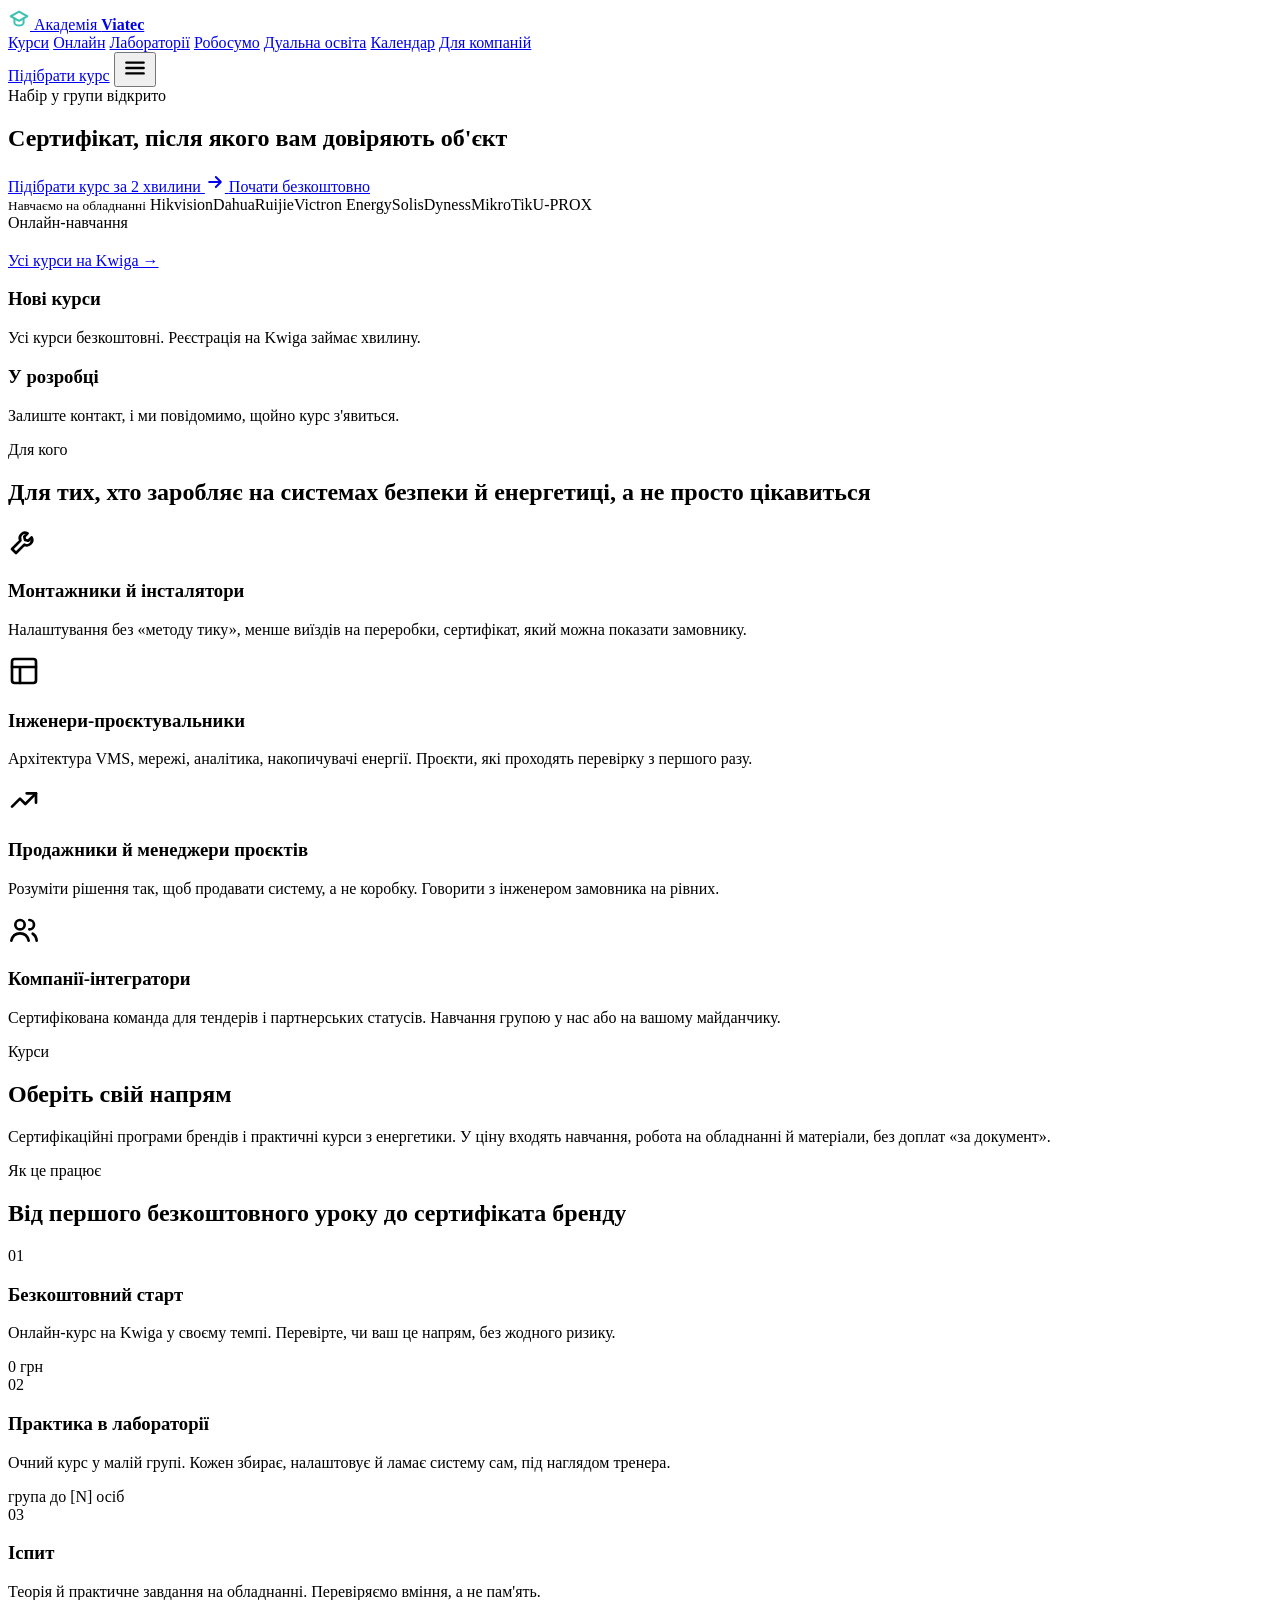
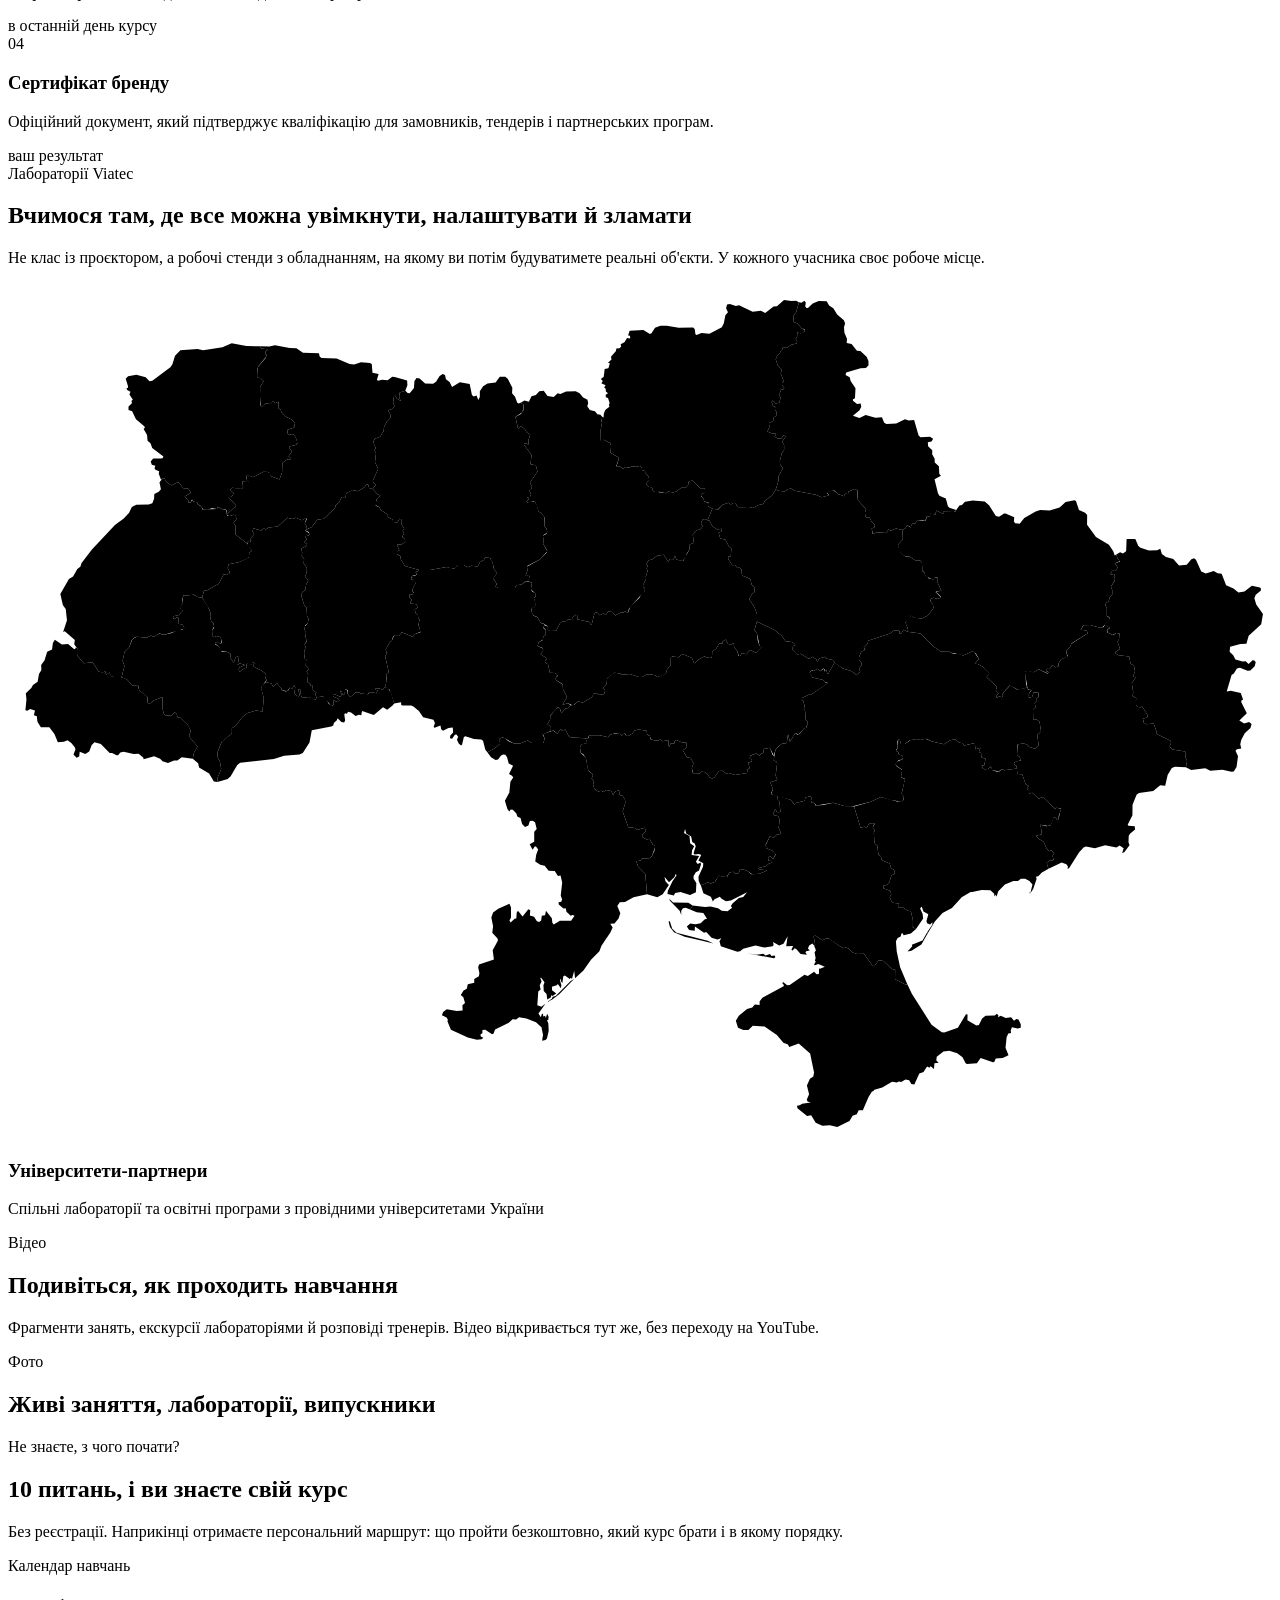
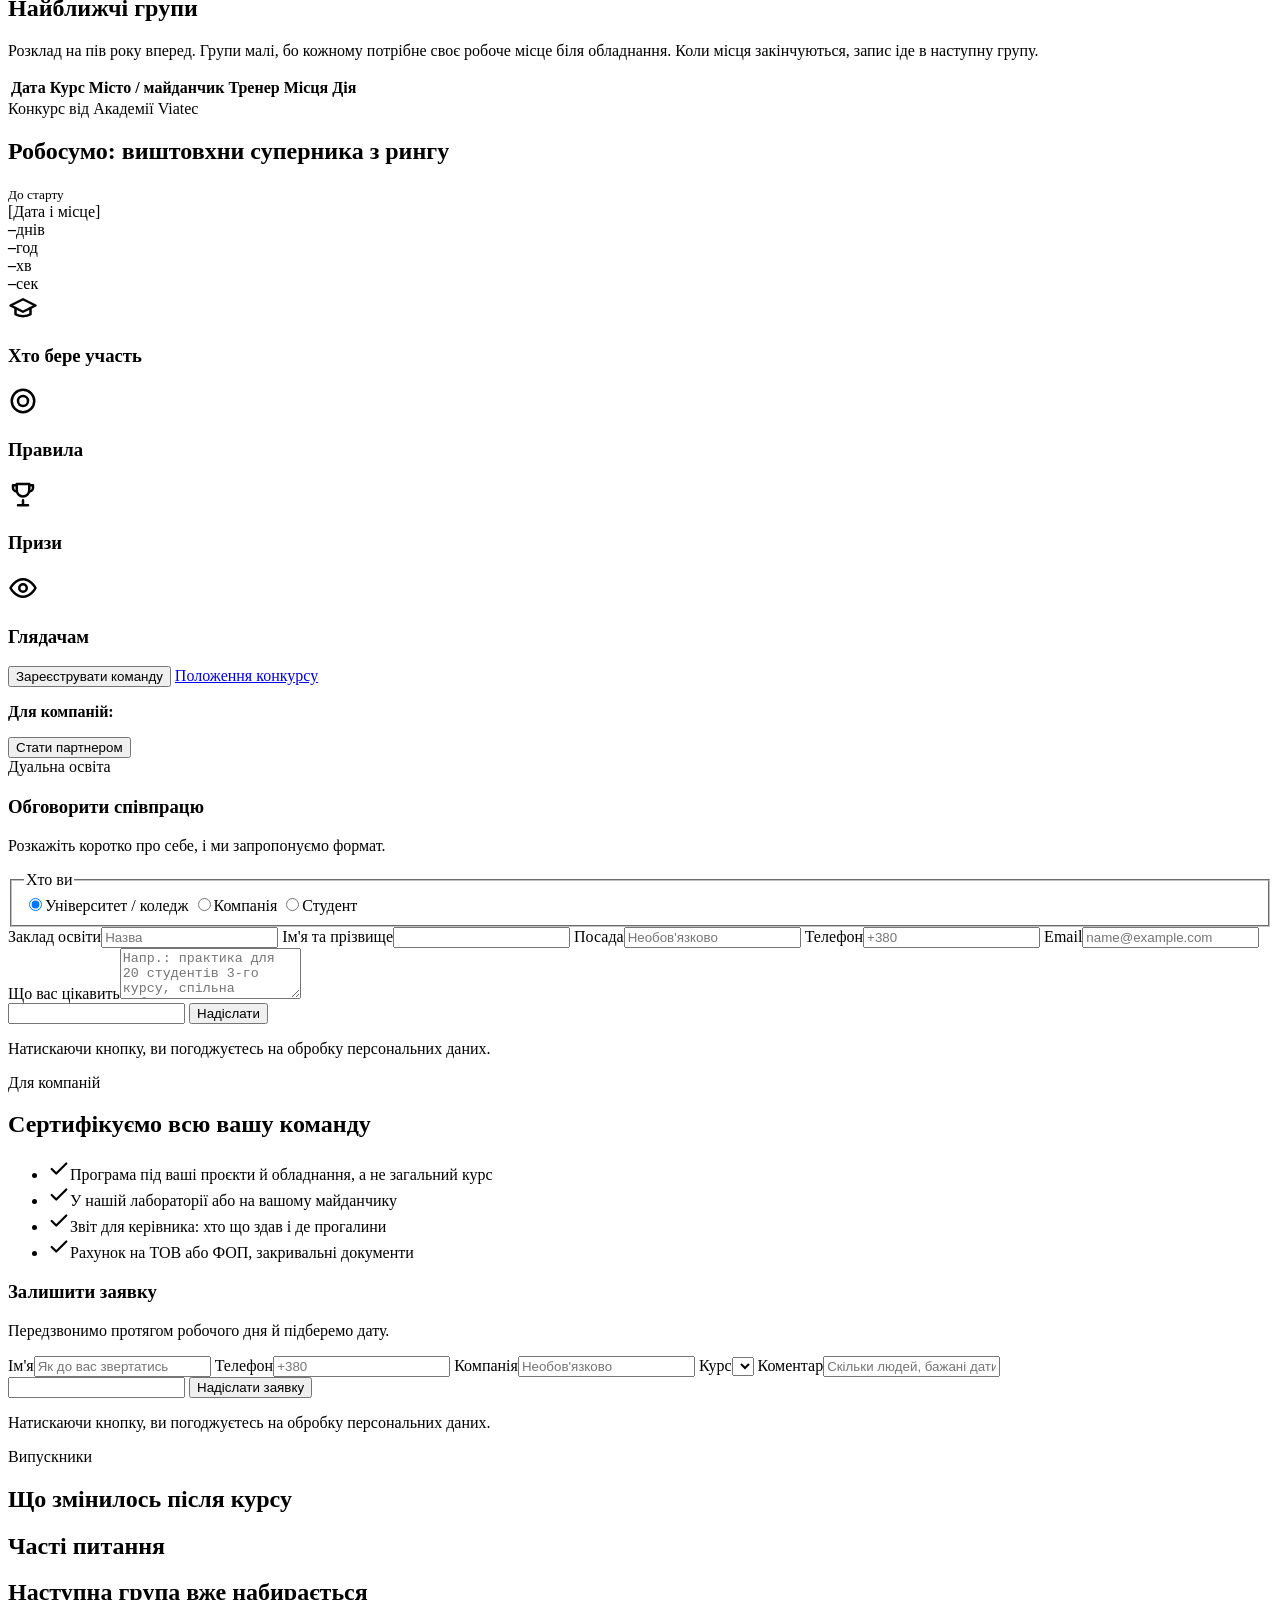
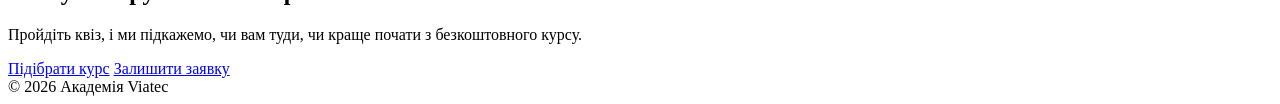
==== index.html @ 56260b12 "Add files via upload" ====
<!doctype html>
<html lang="uk">
<head>
<meta charset="utf-8">
<meta name="viewport" content="width=device-width, initial-scale=1">
<title>Академія Viatec — навчання для ринку систем безпеки, мереж та енергетики</title>
<meta name="description" content="Академія Viatec — навчальний центр для ринку систем безпеки, мереж та енергетики: сертифікаційні курси Hikvision, Dahua, Ruijie, лабораторії, онлайн-навчання, корпоративні програми й конкурс робосумо.">
<meta name="robots" content="index, follow">
<link rel="canonical" href="https://[ВАШ-ДОМЕН]/">

<!-- Соцмережі / месенджери: картинка 1200x630 -->
<meta property="og:type" content="website">
<meta property="og:locale" content="uk_UA">
<meta property="og:title" content="Академія Viatec — вчимося будувати системи, яким довіряють">
<meta property="og:description" content="Навчальний центр Viatec: сертифікація брендів, лабораторії, онлайн-навчання й робосумо.">
<meta property="og:image" content="https://[ВАШ-ДОМЕН]/og-image.jpg">
<meta name="theme-color" content="#0F1B1E">

<link rel="preconnect" href="https://fonts.googleapis.com">
<link rel="preconnect" href="https://fonts.gstatic.com" crossorigin>
<link href="https://fonts.googleapis.com/css2?family=Unbounded:wght@500;600;700&family=Manrope:wght@400;500;600;700;800&display=swap" rel="stylesheet">

<link rel="stylesheet" href="css/style.css">

<!-- Розмітка для Google: організація та курси -->
<script type="application/ld+json">
{
  "@context":"https://schema.org",
  "@type":"EducationalOrganization",
  "name":"Академія Viatec",
  "url":"https://[ВАШ-ДОМЕН]/",
  "parentOrganization":{"@type":"Organization","name":"Viatec","url":"https://viatec.ua"},
  "address":{"@type":"PostalAddress","addressLocality":"Київ","addressCountry":"UA"}
}
</script>
</head>
<body>

<!-- ============ ШАПКА ============ -->
<header class="header">
  <div class="wrap">
    <a class="logo" href="#top" aria-label="Академія Viatec, на початок">
      <span class="logo-mark"><svg width="22" height="22" viewBox="0 0 24 24" fill="none" stroke="#3FC2B3" stroke-width="2.2" stroke-linecap="round" stroke-linejoin="round" aria-hidden="true"><path d="M3 9l9-5 9 5-9 5-9-5z"/><path d="M7 11.5V16c0 1.5 2.2 3 5 3s5-1.5 5-3v-4.5"/></svg></span>
      <span>Академія <b>Viatec</b></span>
    </a>
    <nav class="nav" id="nav" aria-label="Головне меню">
      <a href="#courses">Курси</a>
      <a href="#online">Онлайн</a>
      <a href="#labs">Лабораторії</a>
      <a href="#robosumo">Робосумо</a>
      <a href="#dual">Дуальна освіта</a>
      <a href="#calendar">Календар</a>
      <a href="#business">Для компаній</a>
    </nav>
    <a class="btn btn-primary" href="#quiz">Підібрати курс</a>
    <button class="menu-btn" id="menuBtn" aria-label="Відкрити меню" aria-expanded="false" aria-controls="nav">
      <svg width="26" height="26" viewBox="0 0 24 24" fill="none" stroke="currentColor" stroke-width="2.2" stroke-linecap="round" aria-hidden="true"><path d="M4 7h16M4 12h16M4 17h16"/></svg>
    </button>
  </div>
</header>

<main id="top">

<!-- ============ HERO ============ -->
<section class="hero">
  <div class="wrap hero-inner">
    <div class="hero-copy">
      <div class="badge"><i></i><span id="heroBadge">Набір у групи відкрито</span></div>
      <h1 id="heroTitle">Сертифікат, після якого вам <span>довіряють об'єкт</span></h1>
      <p data-t="hero.subtitle"></p>
      <div class="hero-ctas">
        <a class="btn btn-mint btn-lg" href="#quiz">Підібрати курс за 2 хвилини
          <svg width="20" height="20" viewBox="0 0 24 24" fill="none" stroke="currentColor" stroke-width="2.4" stroke-linecap="round" stroke-linejoin="round" aria-hidden="true"><path d="M5 12h14M13 6l6 6-6 6"/></svg>
        </a>
        <a class="btn btn-ghost btn-lg" href="#online">Почати безкоштовно</a>
      </div>
    </div>
    <div class="stats" id="heroStats"></div>
  </div>
  <div class="brands">
    <div class="wrap">
      <small>Навчаємо на обладнанні</small>
      <span>Hikvision</span><span>Dahua</span><span>Ruijie</span><span>Victron Energy</span><span>Solis</span><span>Dyness</span><span>MikroTik</span><span>U-PROX</span>
    </div>
  </div>
</section>

<!-- ============ ОНЛАЙН-НАВЧАННЯ (адмінка → Налаштування → Онлайн; Курси → Онлайн-курси) ============ -->
<section class="section soft" id="online">
  <div class="wrap">
    <div class="head-row">
      <div>
        <div class="eyebrow">Онлайн-навчання</div>
        <h2 data-t="online.title"></h2>
      </div>
      <a class="btn btn-primary btn-lg" id="kwigaAll" href="https://viatec.kwiga.com/ua" target="_blank" rel="noopener">Усі курси на Kwiga →</a>
    </div>
    <p class="lead" data-t="online.text"></p>
    <div class="kw-cats" id="kwigaCats"></div>

    <div class="sub-head" id="free">
      <h3>Нові курси</h3>
      <p>Усі курси безкоштовні. Реєстрація на Kwiga займає хвилину.</p>
    </div>
    <div class="grid g3 kw-grid" id="freeList"></div>

    <div class="sub-head" id="inDevHead">
      <h3>У розробці</h3>
      <p>Залиште контакт, і ми повідомимо, щойно курс з'явиться.</p>
    </div>
    <div class="grid g3 kw-grid" id="inDevList"></div>
  </div>
</section>

<!-- ============ ДЛЯ КОГО ============ -->
<section class="section">
  <div class="wrap">
    <div class="eyebrow">Для кого</div>
    <h2>Для тих, хто заробляє на системах безпеки й енергетиці, а не просто цікавиться</h2>
    <div class="grid g4">
      <div class="card reveal">
        <svg width="32" height="32" viewBox="0 0 24 24" fill="none" stroke="currentColor" stroke-width="2" stroke-linecap="round" stroke-linejoin="round" aria-hidden="true"><path d="M14.7 6.3a4 4 0 0 0-5.4 5.4L3 18l3 3 6.3-6.3a4 4 0 0 0 5.4-5.4l-2.5 2.5-2.4-.6-.6-2.4z"/></svg>
        <h3>Монтажники й інсталятори</h3>
        <p>Налаштування без «методу тику», менше виїздів на переробки, сертифікат, який можна показати замовнику.</p>
      </div>
      <div class="card reveal">
        <svg width="32" height="32" viewBox="0 0 24 24" fill="none" stroke="currentColor" stroke-width="2" stroke-linecap="round" stroke-linejoin="round" aria-hidden="true"><rect x="3" y="3" width="18" height="18" rx="2"/><path d="M3 9h18M9 21V9"/></svg>
        <h3>Інженери-проєктувальники</h3>
        <p>Архітектура VMS, мережі, аналітика, накопичувачі енергії. Проєкти, які проходять перевірку з першого разу.</p>
      </div>
      <div class="card reveal">
        <svg width="32" height="32" viewBox="0 0 24 24" fill="none" stroke="currentColor" stroke-width="2" stroke-linecap="round" stroke-linejoin="round" aria-hidden="true"><path d="M3 17l6-6 4 4 8-8"/><path d="M14 7h7v7"/></svg>
        <h3>Продажники й менеджери проєктів</h3>
        <p>Розуміти рішення так, щоб продавати систему, а не коробку. Говорити з інженером замовника на рівних.</p>
      </div>
      <div class="card reveal">
        <svg width="32" height="32" viewBox="0 0 24 24" fill="none" stroke="currentColor" stroke-width="2" stroke-linecap="round" stroke-linejoin="round" aria-hidden="true"><circle cx="9" cy="8" r="3.5"/><path d="M2.5 20c.8-3.4 3.4-5.5 6.5-5.5s5.7 2.1 6.5 5.5"/><path d="M16 4.5a3.5 3.5 0 0 1 0 7"/><path d="M18.5 14.8c1.6.9 2.7 2.6 3 5.2"/></svg>
        <h3>Компанії-інтегратори</h3>
        <p>Сертифікована команда для тендерів і партнерських статусів. Навчання групою у нас або на вашому майданчику.</p>
      </div>
    </div>
  </div>
</section>

<!-- ============ КУРСИ (адмінка → Курси, Скоро) ============ -->
<section class="section soft" id="courses">
  <div class="wrap">
    <div class="head-row">
      <div>
        <div class="eyebrow">Курси</div>
        <h2>Оберіть свій напрям</h2>
      </div>
      <p class="lead">Сертифікаційні програми брендів і практичні курси з енергетики. У ціну входять навчання, робота на обладнанні й матеріали, без доплат «за документ».</p>
    </div>
    <div class="grid g3" id="coursesList"></div>
    <div class="grid g3 dir-grid" id="soonList"></div>
  </div>
</section>

<!-- ============ ЯК ЦЕ ПРАЦЮЄ ============ -->
<section class="section">
  <div class="wrap">
    <div class="eyebrow">Як це працює</div>
    <h2>Від першого безкоштовного уроку до сертифіката бренду</h2>
    <div class="grid g4">
      <div class="step reveal"><div class="num">01</div><h3>Безкоштовний старт</h3><p>Онлайн-курс на Kwiga у своєму темпі. Перевірте, чи ваш це напрям, без жодного ризику.</p><span class="pill pill-teal">0 грн</span></div>
      <div class="step reveal"><div class="num">02</div><h3>Практика в лабораторії</h3><p>Очний курс у малій групі. Кожен збирає, налаштовує й ламає систему сам, під наглядом тренера.</p><span class="pill pill-teal">група до [N] осіб</span></div>
      <div class="step reveal"><div class="num">03</div><h3>Іспит</h3><p>Теорія й практичне завдання на обладнанні. Перевіряємо вміння, а не пам'ять.</p><span class="pill pill-teal">в останній день курсу</span></div>
      <div class="step final reveal"><div class="num">04</div><h3>Сертифікат бренду</h3><p>Офіційний документ, який підтверджує кваліфікацію для замовників, тендерів і партнерських програм.</p><span class="pill">ваш результат</span></div>
    </div>
  </div>
</section>

<!-- ============ ЛАБОРАТОРІЇ (зі списку LABS) ============ -->
<section class="section soft" id="labs">
  <div class="wrap">
    <div class="head-row">
      <div>
        <div class="eyebrow">Лабораторії Viatec</div>
        <h2>Вчимося там, де все можна увімкнути, налаштувати й зламати</h2>
      </div>
      <p class="lead">Не клас із проєктором, а робочі стенди з обладнанням, на якому ви потім будуватимете реальні об'єкти. У кожного учасника своє робоче місце.</p>
    </div>
    <div class="map-wrap" id="mapWrap">
      <svg class="ua-map" viewBox="-8 -8 1220 824" role="img" aria-label="Карта України з лабораторіями Viatec">
        <g class="regions"><path d="M667.2 221.1L668.9 221.3L671.9 226.8L676.5 230.0L680.5 229.3L680.6 231.9L677.9 233.1L679.5 238.7L684.4 239.8L687.9 246.3L690.2 248.3L689.6 255.7L687.0 256.3L687.3 258.6L691.2 264.5L693.7 264.3L696.0 267.0L697.7 266.7L699.9 268.3L700.5 274.4L708.5 277.8L709.7 283.0L712.5 285.6L712.6 290.3L710.0 292.5L707.4 297.3L712.2 304.4L714.9 311.6L714.9 318.8L712.5 326.9L714.9 330.3L715.7 337.4L717.4 342.2L719.2 342.9L719.0 344.4L714.0 348.8L708.3 346.3L704.7 350.4L700.2 349.2L698.9 352.0L697.5 352.2L696.0 347.7L692.8 343.2L692.6 339.4L689.7 340.9L687.1 340.4L684.6 336.0L681.8 338.0L681.5 340.2L678.6 339.8L675.4 345.0L672.1 347.4L672.1 351.4L670.7 354.0L665.6 353.3L664.4 352.2L658.6 355.4L655.1 359.0L653.9 358.4L652.1 354.0L644.9 350.7L641.7 350.7L639.5 353.3L633.0 352.4L631.6 353.9L631.3 361.5L628.2 364.7L627.0 368.9L625.6 369.9L618.4 372.6L616.8 370.7L611.2 369.6L608.3 369.9L604.0 372.2L600.8 372.3L592.3 369.4L584.4 370.0L583.0 369.0L577.3 368.3L570.3 373.5L569.8 379.0L565.9 383.1L568.3 384.6L567.7 388.8L562.2 389.7L560.3 387.9L557.6 387.8L555.6 391.9L546.5 397.2L542.3 395.8L537.3 399.7L532.5 397.6L527.3 399.1L531.5 391.6L527.7 384.0L527.1 379.1L520.8 375.2L520.9 372.8L522.7 371.0L519.9 368.5L515.0 368.1L513.2 360.1L510.5 358.3L510.2 357.0L511.7 355.3L511.3 353.6L506.0 350.3L508.6 346.3L508.0 344.4L503.2 342.3L504.2 338.8L508.3 336.5L508.6 333.5L510.7 331.8L510.9 326.7L508.5 324.0L510.0 322.3L513.2 323.7L512.2 325.5L514.3 327.5L521.0 327.6L524.8 320.4L527.0 318.9L531.0 318.3L532.7 316.5L537.5 317.5L537.0 314.9L540.2 312.0L542.2 312.9L541.3 316.6L553.3 319.2L554.2 321.3L555.4 321.7L557.9 311.4L559.1 310.1L560.8 310.3L563.1 312.6L566.6 310.9L569.4 312.0L571.1 309.1L575.5 309.6L578.2 312.9L583.8 309.8L585.9 310.2L587.6 308.9L590.3 310.4L593.1 303.6L601.5 295.9L603.6 291.7L606.7 289.4L606.7 286.5L605.0 285.4L604.9 283.6L607.9 277.8L607.6 275.5L609.4 269.7L608.4 267.6L609.5 264.6L608.2 263.2L610.4 259.6L613.5 258.8L618.6 255.3L624.9 254.4L629.3 261.0L630.8 258.4L634.2 258.7L635.9 255.2L637.0 259.2L643.8 260.1L649.8 249.0L650.0 244.4L654.1 242.7L652.9 235.0L656.9 230.3L659.6 230.2L661.8 228.1L662.3 226.4L660.8 223.4L662.6 220.3L664.7 219.9L667.2 221.1Z"/><path d="M748.4 9.3L752.7 9.2L755.4 10.6L752.7 20.2L749.9 24.0L750.5 29.7L754.0 31.0L758.3 36.1L761.1 37.2L759.7 40.1L755.9 40.6L754.0 39.3L753.6 44.0L752.3 46.2L753.7 48.1L753.1 50.3L747.9 51.7L743.8 54.4L739.5 54.6L740.0 56.5L738.3 56.9L736.9 59.9L734.8 61.4L733.0 65.7L735.0 71.6L739.0 75.7L737.8 79.2L740.9 87.3L739.1 88.5L739.0 90.4L741.3 93.4L739.9 95.1L737.0 94.0L737.6 97.0L736.1 99.4L737.6 102.8L736.5 107.5L732.9 108.2L730.3 105.3L729.0 106.9L730.4 110.6L732.5 111.4L732.2 114.3L733.7 116.2L733.5 120.1L731.1 121.7L730.4 125.5L726.4 127.2L726.9 131.0L724.9 135.3L730.3 137.4L732.8 137.2L733.2 138.4L731.8 140.1L734.4 141.8L738.3 142.4L740.4 139.0L742.6 140.2L739.2 145.3L741.1 148.3L741.1 153.2L738.7 156.9L737.0 163.7L737.2 167.3L739.9 170.7L735.7 178.6L735.8 182.5L733.0 191.2L729.5 197.0L722.6 202.1L720.8 205.3L716.4 206.2L710.8 209.2L707.4 208.2L697.5 208.4L695.8 207.8L694.2 204.4L692.0 204.3L689.6 205.8L687.5 204.1L681.7 206.1L677.0 210.7L671.8 210.0L667.8 207.6L667.0 206.7L668.4 204.2L663.6 202.7L663.1 199.9L660.8 197.0L662.3 194.9L664.7 194.6L664.8 191.1L664.1 190.2L660.1 190.0L652.5 182.6L649.1 183.6L648.3 187.4L646.0 189.7L641.8 189.7L637.0 193.2L633.6 194.1L629.3 193.2L627.0 195.0L620.5 193.6L618.1 194.2L614.6 192.9L613.5 189.2L610.9 188.8L608.3 186.2L608.7 184.4L610.8 182.7L610.5 179.1L607.0 175.1L606.9 173.5L603.9 172.6L603.9 170.5L602.3 168.3L599.1 169.4L593.9 169.1L591.8 170.4L587.9 169.5L585.5 171.3L582.7 169.0L579.2 169.3L581.8 160.6L573.5 155.8L574.1 149.3L573.1 146.4L566.9 143.3L564.6 144.2L564.0 143.3L564.0 134.2L565.3 127.0L564.3 122.5L567.0 121.8L567.0 118.3L568.5 114.6L572.4 111.4L572.0 108.6L572.9 108.3L571.1 103.1L569.0 102.3L568.9 99.8L571.1 98.3L569.1 96.8L568.9 94.1L567.4 92.8L568.8 90.8L564.7 88.7L566.1 86.7L564.2 84.6L567.0 82.6L567.9 75.0L571.5 74.4L572.9 69.5L571.1 68.9L574.5 65.9L574.0 63.1L578.8 57.6L579.2 55.2L582.3 54.9L583.8 53.2L583.3 51.1L587.0 49.2L589.5 45.2L592.5 45.6L592.4 43.0L590.5 42.7L592.0 38.0L605.3 37.3L611.5 41.2L613.1 40.6L616.5 35.3L621.7 33.3L627.8 33.2L639.4 35.3L653.3 35.0L654.8 36.4L655.5 41.4L656.7 42.1L661.3 40.2L669.0 40.9L681.0 34.7L682.9 30.9L684.4 23.1L686.9 20.3L685.1 16.3L686.0 12.8L688.7 12.3L694.5 14.3L697.6 13.4L710.7 19.8L718.6 18.8L722.8 20.9L730.9 14.6L734.2 14.4L741.0 8.3L748.4 9.3Z"/><path d="M248.0 382.0L251.4 378.0L255.7 383.1L256.0 384.9L260.3 386.3L262.4 385.4L264.1 382.6L266.4 383.4L268.3 380.2L269.2 382.2L268.5 387.8L270.3 390.3L272.8 390.8L273.6 389.5L271.8 384.3L273.9 384.1L275.0 391.0L277.0 392.3L282.1 391.7L288.6 394.0L291.8 391.6L296.2 391.2L299.2 393.5L301.7 398.4L305.2 399.8L306.3 399.2L305.8 394.3L308.4 395.9L312.0 395.3L310.7 393.2L305.8 391.0L305.6 389.9L307.0 388.8L312.9 391.5L314.0 389.2L312.6 385.5L314.1 386.1L314.7 388.8L316.3 389.9L317.2 384.8L319.3 384.3L319.9 388.9L322.0 391.0L323.7 390.6L327.7 386.9L331.5 387.5L332.9 388.9L333.8 388.2L339.4 388.9L341.0 386.8L347.7 388.0L348.7 385.4L347.0 384.5L346.8 383.2L350.8 383.4L353.5 384.8L355.9 382.0L358.5 382.9L361.7 387.3L364.7 397.8L363.2 399.9L358.0 403.9L354.0 401.4L345.1 408.9L333.8 405.0L333.2 407.5L333.1 409.2L330.7 408.8L327.5 409.9L323.1 406.6L320.2 405.9L319.2 407.8L317.3 407.4L316.6 408.4L317.4 414.3L316.4 416.3L313.8 415.8L310.1 412.0L309.4 414.1L306.5 416.7L306.0 419.1L304.0 420.1L285.2 423.8L283.0 435.6L276.5 445.7L273.4 447.2L258.5 448.4L248.6 451.5L216.1 455.1L213.3 457.2L206.9 468.0L204.1 470.7L194.1 473.6L194.3 469.6L197.8 461.0L196.6 454.3L194.5 450.3L194.0 445.3L198.4 434.5L208.1 426.8L208.1 421.8L211.8 419.3L218.2 411.0L223.3 407.0L231.4 404.6L237.6 405.7L238.9 392.8L236.2 382.9L237.6 379.9L240.9 377.2L246.2 378.6L248.0 382.0Z"/><path d="M859.9 668.7L864.4 678.0L883.4 707.9L893.3 715.2L895.7 715.5L908.8 710.9L916.6 697.9L918.2 698.1L918.0 703.6L926.7 708.7L929.1 708.2L932.2 702.0L935.5 699.3L944.4 698.9L946.5 697.3L948.0 698.9L947.5 700.7L950.2 699.3L955.0 701.4L960.2 700.7L963.0 704.1L965.2 702.5L967.3 702.9L969.5 707.5L969.5 710.9L966.5 711.6L961.0 710.3L959.8 713.4L960.2 715.8L957.5 716.5L955.9 719.8L954.8 730.1L957.7 737.4L952.0 740.1L945.4 740.6L943.9 743.9L942.6 744.2L930.8 740.1L927.2 745.2L917.6 745.8L916.3 745.1L913.3 739.3L908.2 735.5L900.5 733.0L894.9 733.7L888.4 738.8L888.0 742.5L890.3 744.5L886.2 745.2L885.7 750.7L882.6 748.0L881.2 749.4L879.5 748.3L878.4 749.1L875.7 753.6L871.6 754.9L866.8 765.6L863.9 765.1L861.8 761.5L858.3 760.8L854.1 763.2L851.9 762.6L849.9 763.8L845.3 763.0L835.8 768.5L828.3 770.7L826.6 772.6L826.2 772.0L822.6 777.6L817.1 790.5L813.1 790.5L811.2 794.3L807.2 795.7L804.2 800.8L792.4 806.7L785.3 804.9L778.0 805.4L771.6 802.5L767.2 795.3L763.2 795.9L754.0 788.5L753.5 786.2L756.3 785.7L758.4 784.3L766.8 782.9L763.7 782.1L763.0 780.1L765.2 775.1L763.1 766.5L766.0 760.0L769.3 757.8L770.0 754.1L766.2 735.6L755.2 726.0L746.1 729.4L744.8 727.0L740.4 725.3L734.1 717.8L722.2 709.6L710.9 708.9L706.6 713.0L701.8 713.0L696.6 710.9L694.5 704.1L697.4 699.2L705.3 692.8L710.4 691.3L712.8 688.5L717.5 688.8L717.4 685.4L720.1 682.0L740.6 670.7L740.9 669.5L739.4 668.2L740.1 666.6L744.1 669.9L746.5 669.6L760.8 659.6L764.0 660.8L770.0 656.8L772.5 659.1L774.7 658.9L774.8 653.6L775.8 654.0L780.4 652.0L774.1 649.2L770.8 650.6L770.0 649.9L771.7 647.0L770.8 646.2L771.5 643.5L770.5 638.2L771.8 636.0L770.0 631.4L771.1 630.9L769.6 622.4L771.8 622.0L777.9 626.5L781.8 624.6L785.2 625.1L795.2 632.5L798.7 634.1L800.5 633.3L803.4 634.4L807.3 638.3L811.6 639.7L818.1 639.4L826.2 650.4L828.9 650.3L832.5 645.6L837.1 646.5L845.1 654.1L848.3 654.9L848.1 664.0L858.7 669.3L859.9 668.7Z"/><path d="M860.3 328.6L872.7 330.3L885.3 342.8L892.0 347.5L899.8 347.4L902.4 349.1L906.4 350.2L908.5 349.6L914.0 351.6L923.1 347.4L924.5 348.1L929.1 355.0L925.1 359.5L928.0 359.7L932.4 362.1L938.5 368.3L939.0 369.2L936.5 372.6L946.6 381.6L945.4 385.2L948.0 388.0L945.8 390.9L946.5 392.2L948.9 390.8L950.8 391.9L952.5 390.8L951.8 389.2L953.0 386.9L959.3 380.3L966.3 384.7L975.7 382.4L976.6 384.8L979.8 384.6L977.3 388.6L977.4 392.1L980.4 391.5L981.9 387.2L986.2 387.1L986.7 391.6L984.3 393.3L984.6 395.7L983.0 397.4L983.8 401.6L981.3 403.7L981.5 412.4L982.0 413.6L984.6 413.2L987.6 415.2L989.1 424.9L985.4 428.3L986.8 438.2L983.3 441.6L977.4 439.7L975.6 437.4L971.7 436.2L966.1 437.7L965.9 447.9L968.3 449.3L969.7 452.6L963.1 454.5L963.0 456.6L965.2 457.9L965.8 460.6L953.6 462.4L951.6 461.0L948.1 463.6L941.9 462.0L940.8 458.7L937.8 461.2L934.2 461.4L932.9 460.5L931.7 457.6L934.2 457.7L935.5 451.1L931.6 449.9L931.2 445.7L929.1 444.6L930.6 440.7L926.0 442.1L925.0 435.9L915.0 438.3L913.5 436.2L909.9 435.4L906.1 432.3L901.4 433.4L895.5 437.1L883.9 434.6L878.3 432.0L872.3 433.1L869.2 432.1L862.6 433.3L857.6 436.9L853.9 436.9L852.8 433.1L851.6 432.7L850.5 434.1L850.8 440.9L849.2 442.4L849.1 443.8L851.0 444.3L851.7 446.9L855.3 448.3L855.9 449.5L855.3 451.6L851.2 452.8L848.7 456.5L849.4 458.3L855.0 462.1L854.0 469.3L857.8 470.7L854.5 484.9L856.8 487.9L855.3 492.6L843.5 491.1L834.5 488.1L824.7 492.7L805.6 497.6L799.0 496.9L788.6 493.6L772.2 496.3L770.3 493.8L767.6 493.5L767.0 491.2L767.9 489.0L766.2 487.5L761.6 488.6L761.0 491.7L753.1 493.6L751.4 495.5L747.7 491.1L728.5 485.5L730.3 480.7L727.8 474.0L734.6 471.8L732.9 467.4L734.4 455.4L733.5 453.9L731.0 453.0L732.7 442.4L737.8 437.3L743.6 436.0L744.9 427.6L746.7 434.7L751.9 426.4L753.6 427.7L755.6 427.5L760.1 422.2L763.1 420.7L763.7 415.3L762.0 413.9L761.3 404.6L760.1 402.7L761.0 400.6L759.5 395.2L758.3 394.6L758.4 392.5L766.2 388.6L767.3 389.1L783.3 378.2L779.9 376.9L779.0 375.2L768.5 372.8L765.8 368.4L767.2 365.8L769.9 366.6L773.3 364.3L775.9 366.8L779.3 364.3L780.2 367.1L782.0 365.4L782.6 368.8L783.6 369.1L789.8 358.4L797.8 364.2L805.9 366.6L810.9 370.4L814.6 367.2L813.4 364.0L816.1 361.0L815.6 358.3L813.3 355.9L813.5 352.8L815.6 347.9L819.5 345.9L818.0 344.1L821.8 340.0L822.2 337.3L843.3 330.4L847.1 327.5L852.4 327.7L852.6 330.5L854.2 330.2L856.5 326.7L860.3 328.6Z"/><path d="M1058.6 331.9L1061.6 329.8L1064.9 330.2L1064.3 335.9L1062.9 338.0L1065.3 345.2L1061.2 347.8L1060.9 349.6L1064.0 351.3L1074.1 352.6L1075.5 359.6L1078.7 361.1L1079.8 366.7L1077.8 371.7L1080.5 372.5L1076.7 378.3L1078.1 387.6L1077.4 390.6L1081.0 392.9L1080.7 400.0L1084.7 401.8L1086.6 400.8L1092.0 409.2L1091.4 411.4L1087.3 412.6L1088.3 416.4L1090.7 417.8L1097.7 417.2L1100.4 424.3L1100.2 427.1L1114.1 433.9L1114.7 435.6L1113.2 439.3L1115.9 442.2L1128.2 444.3L1128.5 450.0L1130.1 453.3L1128.9 459.3L1118.3 458.9L1115.3 460.2L1111.3 466.9L1108.9 477.3L1104.1 476.7L1097.4 482.3L1083.6 484.3L1081.3 485.9L1077.4 495.7L1077.3 505.7L1072.7 514.9L1073.5 515.9L1079.5 516.3L1079.9 519.4L1074.9 523.5L1073.7 525.8L1073.5 531.9L1074.5 534.7L1069.6 541.2L1067.4 542.4L1068.8 537.5L1064.9 535.0L1061.9 536.8L1051.0 534.8L1041.0 537.6L1032.4 536.0L1030.1 536.8L1025.9 541.4L1016.1 556.8L1014.7 557.4L1015.0 554.9L1013.5 553.0L1009.0 551.3L996.4 557.3L994.6 552.3L997.7 549.1L1000.0 549.5L1001.5 548.4L1000.1 545.0L1001.8 542.2L998.6 539.2L997.2 540.5L994.7 538.4L991.4 531.0L986.6 528.4L984.4 525.6L989.9 524.1L988.6 514.9L994.4 516.3L998.3 515.4L1001.0 508.2L1002.9 507.9L1004.8 510.4L1006.0 509.7L1007.1 504.1L1008.5 499.2L1004.0 498.6L1002.5 499.9L993.6 490.3L990.2 488.0L986.9 489.9L980.5 484.0L977.5 484.8L977.5 481.6L975.9 480.9L975.4 479.2L977.2 477.5L974.3 475.9L970.9 466.2L966.3 465.9L965.4 458.3L962.9 456.3L963.6 454.0L969.7 452.8L968.3 449.3L965.9 447.9L966.4 437.4L971.7 436.2L975.6 437.4L977.4 439.7L983.3 441.6L986.8 438.2L985.4 428.3L989.1 424.9L987.6 415.2L984.6 413.2L982.0 413.6L981.5 412.4L981.3 403.7L983.8 401.6L983.0 397.4L984.6 395.7L984.3 393.3L986.7 391.6L986.5 387.6L985.2 386.8L981.9 387.2L980.4 391.5L977.3 391.9L977.3 388.6L980.0 384.9L976.2 384.4L973.4 367.2L975.3 366.1L982.0 367.8L986.7 364.9L995.5 369.1L996.2 367.8L993.8 365.9L995.2 363.6L998.1 363.8L999.8 360.8L1002.8 362.8L1005.7 362.2L1005.9 358.9L1008.6 355.2L1014.8 352.3L1013.3 347.0L1017.0 343.4L1018.4 340.1L1034.3 330.0L1033.0 327.5L1027.4 326.6L1030.2 322.3L1036.5 322.2L1045.0 324.6L1049.2 324.2L1050.8 321.9L1055.8 325.0L1053.2 326.3L1052.7 329.0L1058.6 331.9Z"/><path d="M175.9 295.3L179.4 295.8L184.8 304.1L187.7 311.0L187.1 313.6L188.1 318.8L190.0 320.0L191.0 323.2L188.9 327.5L189.7 333.4L190.8 333.9L193.3 332.7L196.6 333.7L197.6 335.1L197.8 339.8L192.4 338.9L192.0 341.0L195.5 342.9L198.3 348.0L203.2 347.8L206.7 349.9L206.9 354.2L209.8 358.5L211.9 353.2L215.1 351.9L213.7 360.8L215.4 359.1L220.5 360.8L215.4 363.2L214.6 364.9L215.4 367.5L220.5 363.5L222.2 363.6L222.4 359.5L227.3 360.1L227.4 358.3L228.4 358.1L230.0 358.8L228.6 361.4L229.3 362.5L236.3 365.7L240.5 369.0L241.2 370.5L240.4 373.2L241.6 375.3L236.3 382.5L238.9 392.8L237.6 405.7L231.4 404.6L223.3 407.0L218.2 411.0L211.8 419.3L208.1 421.8L208.1 426.8L198.1 435.0L194.0 445.3L194.5 450.3L196.6 454.3L197.8 461.0L194.3 469.6L194.1 473.6L190.7 473.1L186.1 465.4L176.4 459.6L175.5 455.5L170.3 451.3L171.5 445.4L174.9 439.3L167.8 430.9L167.0 428.3L168.5 424.1L165.3 418.3L158.0 411.5L155.6 411.2L154.8 407.9L153.0 406.3L149.5 409.7L144.3 409.5L142.5 408.1L141.3 403.6L141.1 391.7L132.6 395.0L129.4 397.7L127.0 397.6L126.3 391.2L118.7 385.6L117.7 380.8L112.2 380.5L106.8 374.6L101.6 372.6L104.4 361.6L102.6 356.5L104.5 348.1L108.8 343.9L112.2 335.5L116.3 333.5L126.3 334.3L129.6 332.2L132.7 333.4L137.7 330.5L143.0 331.5L150.0 329.8L156.1 326.8L160.7 326.5L162.1 324.2L160.2 321.5L156.2 320.9L156.6 315.3L155.0 314.6L152.4 316.5L151.2 314.9L151.8 313.6L157.0 312.4L160.6 308.4L157.9 305.6L160.8 300.1L160.2 295.5L161.9 293.3L165.4 293.8L170.4 292.5L175.9 295.3Z"/><path d="M1060.2 255.0L1061.7 254.1L1063.2 258.3L1065.5 260.4L1060.2 262.7L1063.2 266.5L1060.5 270.0L1058.1 269.7L1056.2 272.3L1056.6 273.5L1059.1 272.8L1060.1 273.4L1060.3 278.9L1056.5 285.3L1057.8 288.4L1057.8 293.0L1055.5 295.0L1054.3 299.5L1052.0 300.7L1051.0 302.7L1052.6 306.0L1052.6 313.7L1055.5 315.4L1054.3 318.1L1048.1 324.5L1045.0 324.6L1036.5 322.2L1029.8 322.5L1027.4 326.6L1033.0 327.5L1034.3 330.0L1018.7 339.8L1017.0 343.4L1013.3 347.0L1014.5 352.7L1008.6 355.2L1005.9 358.9L1005.2 362.4L1002.8 362.8L999.8 360.8L998.1 363.8L995.2 363.6L993.8 366.2L996.0 367.6L995.8 368.9L986.7 364.9L982.0 367.8L973.9 366.4L974.6 378.9L975.7 382.4L967.1 384.8L958.9 380.4L953.0 386.9L951.8 389.2L952.5 390.8L950.8 391.9L948.9 390.8L946.5 392.2L945.8 390.9L948.0 388.0L945.4 385.2L946.6 381.6L936.5 372.6L938.9 368.8L932.4 362.1L928.0 359.7L925.1 359.5L929.1 355.0L926.3 349.8L923.1 347.4L914.0 351.6L905.3 349.4L902.0 349.0L899.8 347.4L891.6 347.3L885.3 342.8L872.7 330.3L860.3 328.6L860.3 325.0L858.3 320.3L859.6 316.9L863.6 313.0L867.0 315.2L873.9 315.8L879.9 313.0L885.3 305.8L884.7 302.3L882.4 299.5L882.6 296.9L885.0 295.9L889.6 296.9L892.2 295.6L892.2 294.3L887.3 289.9L892.9 289.0L888.8 280.0L889.5 276.6L886.7 276.2L885.2 278.2L884.1 278.1L877.2 274.6L876.9 272.2L874.6 269.6L874.1 261.8L872.4 259.9L868.2 260.2L862.0 256.1L858.0 255.8L854.3 253.5L852.4 250.8L850.9 245.0L855.7 239.4L855.3 230.4L858.2 228.8L859.8 225.8L863.1 227.9L864.8 224.0L867.6 224.2L869.9 220.7L875.1 221.8L878.0 221.2L878.6 217.5L881.9 217.4L881.8 215.6L883.2 214.5L886.9 215.6L888.1 211.6L894.7 215.0L894.6 212.9L905.9 213.0L910.3 206.8L912.7 206.3L915.7 203.1L923.2 202.0L934.7 202.9L938.9 206.6L945.5 216.9L948.6 217.5L953.4 214.4L954.8 214.5L963.2 218.2L962.9 222.1L964.1 223.8L968.5 224.4L972.9 218.9L983.9 212.6L988.2 211.1L997.4 211.5L1007.0 208.8L1012.8 203.5L1021.4 201.8L1022.8 202.5L1025.7 211.0L1031.6 213.7L1033.6 215.9L1033.5 225.3L1042.1 237.1L1054.6 244.7L1058.8 250.9L1060.2 255.0Z"/><path d="M705.0 639.0L714.5 640.4L721.0 639.5L723.2 641.1L727.5 639.7L728.8 641.5L731.9 641.2L732.7 642.5L731.5 643.8L705.0 639.0ZM864.0 636.4L860.2 637.2L864.8 632.2L864.4 630.8L874.7 626.7L878.8 619.3L879.9 619.5L873.6 630.5L864.0 636.4ZM672.8 629.4L645.2 622.9L634.8 618.7L630.9 613.7L629.8 609.5L629.8 607.7L630.9 608.2L633.1 615.4L637.3 619.1L667.3 626.8L672.8 629.4ZM751.0 495.4L753.1 493.6L761.0 491.7L761.6 488.6L766.2 487.5L767.9 489.0L767.0 491.2L767.6 493.5L770.3 493.8L771.5 496.2L778.7 495.9L788.6 493.6L799.0 496.9L808.6 497.2L814.9 517.8L818.6 516.9L820.9 517.7L823.0 514.0L828.5 513.4L826.6 517.3L828.6 520.3L827.7 522.8L828.2 530.9L828.9 533.7L831.0 535.0L832.2 543.8L834.4 545.2L835.5 549.1L843.0 552.3L844.4 556.8L847.1 558.3L847.9 561.0L847.8 562.3L844.7 563.8L842.7 570.5L840.4 572.8L836.9 573.7L837.0 576.1L843.7 578.8L844.5 582.0L843.0 585.1L845.6 590.3L852.0 590.8L851.7 595.0L856.4 595.0L860.4 597.8L863.4 598.5L865.4 606.6L865.4 614.4L868.4 615.5L863.4 619.8L856.5 621.5L855.1 619.4L854.4 619.8L853.6 622.8L850.7 624.2L849.0 627.3L849.8 637.2L853.1 652.4L859.9 668.7L858.7 669.3L848.1 664.0L848.3 654.9L845.1 654.1L837.1 646.5L832.5 645.6L828.9 650.3L826.2 650.4L818.1 639.4L811.6 639.7L807.3 638.3L803.4 634.4L800.5 633.3L798.7 634.1L795.2 632.5L784.5 624.9L781.8 624.6L777.9 626.5L771.8 622.0L769.6 622.4L771.1 630.9L770.0 631.4L768.4 629.4L765.3 631.4L764.1 634.3L765.8 636.3L762.4 637.0L761.7 638.2L763.1 640.4L757.0 639.7L752.6 634.6L750.8 634.3L749.5 636.3L748.1 635.5L749.8 631.9L743.1 632.2L744.5 622.6L740.5 629.7L736.4 631.4L730.4 628.0L731.0 630.9L730.1 632.2L722.2 633.5L713.4 631.4L701.6 634.6L698.6 637.0L696.0 637.4L680.0 632.2L678.7 627.3L680.5 624.5L676.7 625.7L671.1 624.0L665.9 618.4L663.8 619.2L655.0 613.0L654.8 617.1L649.4 616.5L647.2 613.2L650.5 610.2L655.5 610.9L660.5 609.9L664.6 606.1L666.7 605.6L663.1 600.1L656.7 599.4L650.4 596.7L652.8 592.8L664.8 594.4L670.0 593.8L677.3 595.5L680.9 597.9L686.5 598.3L690.9 595.1L689.7 593.3L691.5 590.7L697.4 585.7L701.6 584.6L705.4 580.0L689.7 588.1L684.9 588.8L680.5 586.2L679.1 584.3L673.9 586.9L672.3 589.0L670.4 584.3L663.2 581.0L660.4 572.3L663.7 572.4L667.4 570.3L670.1 571.5L672.9 570.8L674.9 569.4L677.8 564.2L685.9 565.4L688.4 561.0L692.1 560.3L693.7 561.9L697.2 561.7L698.6 557.6L705.1 559.0L709.6 562.6L717.5 562.2L725.0 558.8L717.4 558.2L716.1 556.8L723.9 554.7L726.2 552.5L729.6 551.4L729.2 550.0L726.0 549.6L725.6 546.4L727.2 545.0L730.5 548.0L733.0 543.5L729.8 539.9L723.7 537.3L723.3 534.6L727.3 526.3L731.3 527.2L734.4 524.1L736.9 524.8L737.9 522.6L735.8 517.8L736.9 510.1L735.3 506.5L731.7 506.0L730.6 504.1L732.8 499.8L734.5 503.5L737.5 502.7L736.7 492.6L734.8 490.2L734.8 486.7L747.7 491.1L751.0 495.4Z"/><path d="M344.0 190.9L348.6 196.0L351.5 197.2L347.9 200.5L346.9 207.0L350.4 208.2L351.7 211.0L358.1 215.2L357.8 217.3L363.2 220.2L364.1 222.8L367.7 223.2L369.9 219.5L371.6 220.1L371.6 224.8L374.4 228.9L372.9 231.2L374.2 233.3L372.5 237.1L375.1 239.2L375.3 241.7L371.7 244.6L367.3 244.3L369.8 249.9L367.5 250.9L367.4 253.9L370.9 255.7L371.0 258.4L375.1 265.1L388.8 269.0L387.6 270.5L385.2 270.9L386.7 272.4L385.8 274.2L382.3 274.6L381.2 276.3L381.3 278.0L384.4 279.8L385.4 281.9L382.1 288.3L383.3 291.4L382.2 292.6L379.8 292.4L379.3 295.0L381.9 298.0L380.3 299.9L380.6 301.4L386.0 302.0L386.9 303.4L387.2 305.4L384.5 307.1L385.6 310.9L387.7 311.9L387.8 314.5L389.4 317.3L388.0 321.3L390.2 328.7L385.0 330.8L382.5 333.4L372.1 329.0L369.3 332.7L364.5 332.4L363.7 333.2L362.5 337.4L360.8 338.6L356.5 345.8L357.7 349.3L356.0 352.0L359.5 367.6L357.6 368.9L357.4 376.6L355.9 382.0L353.5 384.8L350.8 383.4L346.8 383.2L347.0 384.5L348.7 385.4L347.7 388.0L341.0 386.8L338.8 389.1L333.8 388.2L332.9 388.9L331.5 387.5L327.7 386.9L323.7 390.6L322.0 391.0L319.9 388.9L320.0 384.8L317.9 384.2L316.3 389.9L314.7 388.8L314.1 386.1L312.6 385.5L314.0 389.2L312.9 391.5L307.0 388.8L305.6 389.9L305.8 391.0L310.7 393.2L312.0 395.3L308.4 395.9L305.8 394.3L306.3 399.2L303.7 399.7L296.2 391.2L291.8 391.6L290.3 393.3L288.5 388.8L289.7 387.6L285.4 384.4L286.0 380.7L283.9 380.9L283.7 378.8L280.8 377.0L281.7 369.8L280.2 367.1L282.6 364.2L279.4 361.3L279.8 355.3L277.8 354.8L278.4 351.5L277.6 349.3L278.6 348.5L278.2 346.1L279.7 344.9L278.3 340.9L280.4 337.5L279.0 333.1L279.7 329.8L278.2 327.0L278.6 323.2L281.3 320.6L282.1 316.0L280.6 313.1L280.2 305.3L278.0 303.1L274.9 293.3L276.2 290.2L278.9 288.3L279.7 283.3L281.9 279.2L278.7 275.4L280.3 271.6L280.5 267.1L277.4 262.8L277.8 258.4L275.5 255.6L276.0 252.3L275.0 248.5L280.4 245.6L280.5 243.9L278.0 242.3L280.4 239.1L278.6 236.4L282.3 235.6L283.1 234.2L282.2 232.3L278.8 230.7L285.2 227.4L290.5 220.6L296.8 219.6L307.7 209.1L308.1 206.6L311.6 203.6L314.1 198.5L317.8 198.9L318.5 194.9L324.4 191.9L329.7 193.1L336.1 189.1L337.8 186.3L339.7 186.8L340.5 189.9L344.0 190.9Z"/><path d="M518.7 102.0L522.6 98.5L525.1 99.2L530.7 96.8L539.9 96.6L543.7 98.4L547.1 102.5L551.3 104.8L552.0 108.0L551.1 110.9L553.6 114.5L558.5 115.8L560.9 118.8L563.8 119.2L565.9 121.5L566.8 120.8L566.8 122.1L564.2 123.0L565.3 127.0L564.0 134.2L564.1 143.7L566.9 143.3L573.1 146.4L574.1 149.3L573.5 155.8L581.8 160.6L579.0 169.0L582.7 169.0L585.5 171.3L587.9 169.5L591.8 170.4L593.9 169.1L599.1 169.4L602.3 168.3L603.9 170.5L603.9 172.6L606.9 173.5L607.0 175.1L610.5 179.1L610.8 182.7L608.7 184.4L608.3 186.2L610.9 188.8L613.5 189.2L614.6 192.9L627.0 195.0L629.3 193.2L633.9 194.1L637.3 193.1L641.8 189.7L646.0 189.7L648.3 187.4L649.1 183.6L652.5 182.6L660.1 190.0L664.1 190.2L664.8 191.1L664.7 194.6L662.2 195.0L660.9 197.5L663.1 199.9L664.0 203.0L668.5 204.4L667.4 207.2L671.8 210.0L667.2 221.1L664.7 219.9L662.6 220.3L660.8 223.4L662.3 226.4L661.8 228.1L659.6 230.2L656.9 230.3L652.9 235.0L654.1 242.7L650.0 244.4L649.8 249.0L647.0 253.5L646.9 255.7L643.2 260.3L636.7 259.0L635.9 255.2L634.2 258.7L630.8 258.4L629.3 261.0L624.9 254.4L618.6 255.3L613.5 258.8L610.4 259.6L608.2 263.2L609.5 264.6L608.4 267.6L609.4 269.7L607.6 275.5L607.9 277.8L604.9 283.6L605.0 285.4L606.7 286.5L606.7 289.4L594.6 302.2L591.2 306.8L590.3 310.4L587.6 308.9L585.9 310.2L583.8 309.8L578.2 312.9L575.5 309.6L571.1 309.1L569.4 312.0L566.6 310.9L563.1 312.6L560.8 310.3L559.1 310.1L557.9 311.4L555.4 321.7L554.2 321.3L553.3 319.2L541.3 316.6L542.2 312.9L539.8 312.1L537.0 314.9L537.5 317.5L532.7 316.5L531.0 318.3L527.0 318.9L524.8 320.4L521.0 327.6L515.4 327.9L512.9 326.6L512.1 324.8L512.9 323.3L508.7 320.6L506.4 320.5L502.9 314.4L498.7 312.8L497.0 308.4L497.5 306.1L501.5 302.8L499.6 296.2L501.3 294.4L501.4 292.2L496.7 287.7L497.7 281.0L493.5 279.9L495.8 274.7L491.6 274.2L493.6 269.1L492.8 265.9L505.6 258.7L512.0 252.1L512.4 250.3L508.4 243.4L509.2 241.3L508.2 236.0L511.5 234.3L512.5 232.4L511.8 228.9L509.7 226.8L509.9 218.3L506.4 213.4L504.1 212.9L501.4 204.3L499.4 202.6L493.3 203.9L492.1 202.8L494.8 200.9L493.3 198.7L495.7 198.6L496.9 195.8L495.2 192.3L496.7 191.6L497.8 188.3L495.7 184.8L503.1 173.9L501.4 167.8L496.3 166.9L497.3 158.0L489.9 148.0L490.2 147.1L492.3 147.0L494.4 148.0L494.6 142.6L496.1 138.3L492.5 136.0L491.2 133.4L487.9 130.8L486.5 130.6L484.4 133.1L481.8 121.3L487.0 118.4L489.3 115.2L489.8 108.8L488.1 108.7L487.2 107.3L490.5 105.4L494.7 106.5L497.3 101.3L501.5 100.0L504.8 96.4L509.1 95.9L512.7 101.1L518.7 102.0Z"/><path d="M754.3 351.0L755.5 349.7L757.0 349.9L765.2 354.8L768.4 352.8L772.1 355.1L773.2 358.1L774.9 354.4L780.5 352.7L782.4 354.7L788.0 355.8L789.8 358.4L783.6 369.1L782.6 368.8L782.0 365.4L780.2 367.1L780.1 364.9L778.8 364.2L775.9 366.8L773.3 364.3L769.9 366.6L767.6 365.6L765.8 367.8L768.5 372.8L779.0 375.2L779.9 376.9L783.1 378.6L767.3 389.1L766.2 388.6L758.4 392.5L758.3 394.6L759.5 395.2L761.0 400.6L760.1 402.7L761.3 404.6L762.0 413.9L763.8 415.6L762.6 421.5L760.1 422.2L755.1 427.7L751.9 426.4L746.7 434.7L744.9 427.6L743.6 436.0L738.3 437.0L736.3 438.6L732.7 442.4L731.2 448.3L727.3 440.6L721.5 441.8L721.1 445.6L718.6 446.4L717.6 448.3L714.1 446.1L708.7 448.0L707.8 450.7L710.0 452.0L710.0 453.5L706.5 455.0L707.8 460.4L705.8 461.3L705.3 464.9L693.6 466.9L687.9 464.9L685.3 465.4L681.7 462.8L678.2 463.0L673.8 469.2L671.8 470.3L669.2 469.2L667.1 466.0L664.1 464.0L661.0 463.8L659.7 465.4L653.5 465.4L652.0 460.4L653.6 455.6L650.8 450.5L647.3 449.7L643.3 443.0L647.3 440.3L646.6 435.5L642.6 435.6L637.2 433.1L635.5 434.0L635.1 436.4L631.7 436.3L630.3 439.5L629.5 438.6L629.7 433.2L623.8 434.2L621.8 432.5L619.1 433.8L612.3 432.6L611.5 429.1L608.9 427.9L608.5 424.2L600.5 422.9L596.8 423.9L594.8 426.8L590.6 429.2L588.7 428.9L587.3 426.4L584.2 429.1L582.4 427.2L577.5 426.7L572.8 428.3L571.2 430.5L563.3 428.6L553.1 428.6L551.5 431.5L535.6 430.6L533.3 429.5L529.9 422.9L527.4 424.0L525.1 422.8L522.3 427.0L518.6 424.0L515.2 424.7L515.9 419.9L512.7 418.0L515.2 413.3L515.5 409.7L521.2 402.8L524.3 401.8L526.1 407.4L530.0 402.8L532.7 402.2L535.1 399.5L538.1 399.4L542.3 395.8L546.5 397.2L555.6 391.9L557.2 388.0L560.3 387.9L562.2 389.7L567.7 388.8L568.3 384.6L565.9 383.1L569.8 379.0L570.3 373.5L574.4 369.8L577.3 368.3L583.0 369.0L584.4 370.0L592.3 369.4L600.8 372.3L604.0 372.2L608.3 369.9L611.2 369.6L616.8 370.7L618.4 372.6L627.0 368.9L628.2 364.7L631.3 361.5L631.4 354.6L632.4 352.6L639.5 353.3L641.7 350.7L644.9 350.7L652.1 354.0L653.9 358.4L655.1 359.0L658.6 355.4L664.4 352.2L665.6 353.3L671.2 353.7L672.1 347.4L675.4 345.0L678.6 339.8L681.5 340.2L681.8 338.0L684.6 336.0L687.1 340.4L689.7 340.9L692.6 339.4L692.7 342.8L696.0 347.7L697.1 352.1L698.9 352.0L700.2 349.2L704.7 350.4L708.3 346.3L714.0 348.8L719.3 343.6L717.3 342.0L714.9 330.3L712.5 326.9L714.9 318.8L731.4 326.8L738.8 332.4L742.4 337.9L748.6 338.5L751.5 340.6L751.8 341.7L750.0 342.4L748.7 345.5L754.3 351.0Z"/><path d="M1077.0 239.1L1080.1 239.0L1083.0 245.8L1085.1 247.5L1093.2 250.2L1101.2 249.9L1104.2 248.5L1105.7 253.6L1109.7 256.5L1116.7 258.4L1122.3 264.7L1129.7 263.9L1134.2 258.6L1136.8 257.6L1138.6 259.2L1143.7 270.5L1148.2 272.4L1155.8 270.0L1159.5 272.2L1163.4 272.6L1167.7 283.7L1174.8 286.9L1179.6 290.8L1185.4 289.7L1192.6 284.2L1200.4 285.9L1201.4 287.0L1201.1 289.1L1196.3 293.0L1195.0 296.3L1196.8 302.4L1203.3 311.6L1201.6 321.4L1189.5 332.5L1187.3 340.2L1181.5 340.5L1171.6 343.0L1171.1 348.0L1174.6 351.3L1176.7 355.5L1183.6 357.4L1186.6 357.2L1189.4 359.7L1193.3 356.2L1195.0 356.4L1196.3 358.1L1195.3 362.0L1191.1 366.0L1188.4 366.3L1181.1 363.4L1178.1 364.2L1175.2 368.8L1173.0 370.3L1168.3 386.3L1172.2 385.6L1181.8 387.7L1184.1 394.0L1182.3 395.1L1182.4 396.7L1187.7 407.4L1180.5 414.2L1185.1 417.1L1189.9 415.7L1192.3 417.7L1191.2 421.5L1185.7 426.7L1182.3 433.0L1181.4 437.3L1182.3 441.4L1178.1 442.1L1176.8 443.5L1179.2 448.9L1177.8 459.2L1175.1 463.4L1172.9 463.8L1164.2 461.9L1152.4 462.7L1147.6 460.4L1134.0 462.1L1128.9 459.3L1130.1 453.3L1128.5 450.0L1128.2 444.3L1115.9 442.2L1113.2 439.3L1114.7 435.6L1114.1 433.9L1100.2 427.1L1100.4 424.3L1097.7 417.2L1090.7 417.8L1088.5 416.8L1087.3 412.6L1091.4 411.4L1092.0 409.2L1086.6 400.8L1084.7 401.8L1082.2 400.9L1080.2 399.1L1081.0 392.9L1077.4 390.6L1078.1 387.6L1076.7 378.3L1080.5 372.5L1077.8 371.7L1079.8 366.7L1078.7 361.1L1075.5 359.6L1074.1 352.6L1064.0 351.3L1060.9 349.6L1061.2 347.8L1065.3 345.2L1062.9 338.0L1064.3 335.9L1064.9 330.2L1061.6 329.8L1058.3 331.8L1053.3 329.4L1053.0 326.6L1055.8 325.0L1050.1 321.8L1055.5 315.9L1054.8 314.3L1052.6 313.7L1052.6 306.0L1051.0 302.7L1052.0 300.7L1054.3 299.5L1055.5 295.0L1057.8 293.0L1057.8 288.4L1056.5 285.3L1060.2 279.4L1060.1 273.4L1059.1 272.8L1056.6 273.5L1056.2 272.3L1058.1 269.7L1060.5 270.0L1063.2 266.5L1060.2 262.7L1065.5 260.7L1063.1 258.1L1061.7 254.1L1065.4 252.0L1068.1 253.1L1071.2 250.9L1071.7 239.0L1077.0 239.1Z"/><path d="M149.7 187.4L156.3 184.0L161.3 190.1L165.7 190.4L168.0 193.2L168.0 195.0L162.4 198.0L165.9 201.4L166.2 204.2L168.4 203.9L169.5 201.2L171.2 203.1L174.5 203.7L174.9 205.3L178.8 208.0L179.8 210.5L193.7 210.1L194.3 208.0L199.0 210.4L202.3 210.5L203.4 216.5L206.5 217.0L209.6 215.6L211.8 216.2L212.5 220.0L209.7 223.3L211.5 226.3L211.6 234.7L223.1 243.7L227.5 250.5L224.8 252.3L225.0 256.1L223.7 257.7L214.7 261.5L205.0 263.4L204.0 267.0L205.9 270.6L205.5 272.5L203.2 273.9L200.2 273.2L195.4 282.3L183.9 288.7L181.1 289.0L179.4 295.8L175.6 295.3L171.3 292.6L165.4 293.8L161.6 293.4L159.9 296.7L160.8 300.1L158.2 305.9L160.5 307.3L160.3 308.8L157.0 312.4L151.8 313.6L151.2 315.4L152.4 316.5L155.0 314.6L156.6 315.3L156.2 320.9L160.2 321.5L162.1 324.2L161.8 325.6L143.0 331.5L138.1 330.4L132.7 333.4L129.6 332.2L126.3 334.3L116.3 333.5L113.4 334.6L111.6 336.3L108.8 343.9L104.5 348.1L102.6 356.5L104.4 361.6L101.6 372.6L94.5 372.2L91.3 371.3L89.9 367.9L86.7 370.0L86.0 366.9L83.3 367.8L79.6 367.3L73.7 358.0L65.1 359.1L59.7 352.6L58.9 349.9L59.7 345.9L55.9 340.7L56.5 336.5L46.8 328.1L45.2 328.9L48.9 317.5L47.7 306.7L45.0 303.1L42.5 292.1L50.8 277.6L54.8 275.3L58.9 268.0L61.8 265.9L63.0 262.3L73.0 249.3L95.2 225.7L103.7 219.2L108.9 213.7L111.5 208.2L115.8 206.1L127.8 205.9L131.3 204.5L133.0 200.2L133.2 195.7L137.5 193.6L139.6 191.1L138.2 184.6L140.9 180.8L143.4 181.0L143.8 182.9L149.7 187.4Z"/><path d="M633.9 590.0L648.7 590.3L652.8 592.8L650.5 596.7L646.0 595.0L643.5 595.5L641.8 597.9L641.8 602.0L640.3 597.8L631.1 588.6L630.0 586.2L633.9 590.0ZM611.6 429.3L611.7 431.8L612.9 432.9L619.1 433.8L621.8 432.5L623.8 434.2L629.7 433.2L629.5 438.6L630.3 439.5L631.7 436.3L635.1 436.4L635.5 434.0L637.2 433.1L642.6 435.6L646.6 435.5L647.3 440.3L643.3 443.0L647.3 449.7L650.8 450.5L653.6 455.6L652.0 460.4L653.1 465.2L659.7 465.4L661.0 463.8L664.1 464.0L667.1 466.0L669.2 469.2L671.8 470.3L673.8 469.2L678.2 463.0L681.7 462.8L685.3 465.4L687.9 464.9L693.6 466.9L705.3 464.9L705.8 461.3L707.8 460.4L706.5 455.0L710.0 453.5L710.0 452.0L707.9 451.0L708.5 448.2L714.1 446.1L717.6 448.3L718.6 446.4L721.1 445.6L721.5 441.8L727.5 440.7L729.9 447.3L731.9 449.0L731.0 453.0L733.5 453.9L734.4 455.4L732.9 467.4L734.6 471.8L727.8 474.0L730.3 480.7L728.3 484.7L729.2 485.8L734.8 486.7L734.8 490.2L736.7 492.3L737.4 503.1L734.5 503.5L732.8 499.8L730.6 504.1L731.7 506.0L735.3 506.5L736.9 510.1L735.8 517.8L737.9 522.6L736.9 524.8L734.4 524.1L731.3 527.2L727.3 526.3L723.3 534.3L723.7 537.3L729.8 539.9L732.9 543.1L730.5 548.0L727.2 545.0L725.6 546.4L726.0 549.6L729.2 550.0L729.6 551.4L726.2 552.5L723.9 554.7L716.1 556.8L717.4 558.2L725.0 558.8L717.5 562.2L710.3 562.6L704.5 558.9L698.6 557.6L697.2 561.7L693.7 561.9L692.1 560.3L688.4 561.0L685.4 565.5L678.2 564.1L674.0 570.3L670.1 571.5L667.4 570.3L663.7 572.4L660.3 572.8L658.7 569.1L658.4 565.0L662.8 555.5L663.1 552.0L658.4 549.5L661.1 544.1L658.9 543.1L654.7 543.5L653.7 542.4L655.8 535.7L654.8 533.1L652.4 531.6L651.4 526.3L646.6 523.4L645.5 519.1L644.5 522.9L649.8 525.7L650.4 532.7L654.3 535.6L652.3 539.6L651.8 544.2L659.1 545.1L656.0 550.6L657.7 552.7L660.5 551.3L660.8 553.5L659.0 559.1L655.9 560.7L653.7 564.3L653.7 567.0L656.4 571.2L656.0 580.0L650.3 582.7L641.0 579.7L635.9 580.7L634.7 583.3L628.5 581.8L628.9 578.7L633.5 569.1L637.3 563.7L636.5 562.4L635.1 565.6L630.0 570.5L625.6 565.0L626.6 569.5L629.9 573.0L623.9 582.1L618.7 584.9L608.8 582.1L607.1 562.5L600.1 555.3L598.4 550.2L602.5 549.3L603.9 547.5L611.2 547.3L613.6 545.0L615.9 540.0L616.5 534.8L614.4 534.3L611.2 528.4L608.4 529.2L604.1 526.8L604.2 524.3L607.8 520.9L606.5 517.8L599.0 519.9L597.1 518.1L590.7 517.3L585.3 502.0L587.8 493.7L587.6 490.7L585.2 486.9L582.2 486.3L581.8 481.6L577.8 482.7L576.1 486.2L574.2 482.4L569.4 481.3L566.5 483.2L565.0 482.2L561.6 482.8L557.9 480.2L556.7 476.3L557.5 473.0L555.2 470.3L556.6 467.8L556.2 465.8L551.8 462.4L549.8 450.5L547.3 446.9L544.5 445.4L545.1 439.7L543.9 438.5L547.1 436.6L550.8 436.0L549.5 431.4L552.0 431.4L553.1 428.6L563.3 428.6L571.2 430.5L572.8 428.3L576.8 426.8L582.4 427.2L584.2 429.1L586.9 426.4L588.7 428.9L590.6 429.2L594.8 426.8L596.8 423.9L600.5 422.9L608.5 424.2L608.9 427.9L611.6 429.3Z"/><path d="M517.3 683.6L512.3 685.9L516.9 682.8L517.8 680.9L520.6 680.1L535.1 665.8L538.4 663.9L524.0 678.4L517.3 683.6ZM527.0 424.0L529.9 422.9L533.3 429.5L535.6 430.6L549.5 431.4L551.0 435.7L544.0 438.2L545.1 440.2L544.4 445.1L549.7 450.0L552.1 462.9L556.2 465.8L556.6 467.8L555.2 470.3L557.5 473.0L556.7 476.3L557.9 480.2L561.6 482.8L565.0 482.2L566.5 483.2L569.4 481.3L574.2 482.4L576.1 486.2L577.8 482.7L581.8 481.6L582.2 486.3L585.2 486.9L587.6 490.7L587.8 493.7L585.3 502.0L590.7 517.3L597.1 518.1L599.0 519.9L606.5 517.8L607.8 520.9L604.2 524.3L604.1 526.8L608.4 529.2L611.2 528.4L614.2 534.0L616.2 534.6L616.7 536.0L613.7 544.8L611.2 547.3L603.9 547.5L602.5 549.3L598.4 550.2L600.1 555.3L607.1 562.5L608.8 582.1L595.8 584.9L587.5 589.4L582.5 589.7L580.1 593.4L583.0 600.4L581.3 605.4L577.4 610.2L573.3 610.5L575.6 614.1L573.4 619.0L564.8 631.6L562.8 637.0L554.7 645.2L547.4 655.5L539.3 663.0L538.5 655.9L536.4 663.5L534.9 662.9L534.2 663.7L529.5 660.3L528.0 661.1L527.0 667.8L525.6 665.8L525.8 663.4L524.7 665.0L526.1 669.8L525.6 672.6L522.7 668.5L521.7 669.8L517.0 671.3L517.1 674.6L521.2 677.8L517.5 680.1L516.1 679.5L516.1 681.5L512.5 683.6L511.8 678.3L509.1 675.3L508.8 669.8L509.8 666.9L506.4 662.3L505.8 662.9L507.0 666.1L505.2 669.8L506.1 674.0L503.8 675.9L502.9 689.1L506.8 690.5L510.7 687.7L504.0 697.2L506.3 700.8L507.3 697.6L508.4 697.3L508.6 700.0L510.4 699.3L511.1 701.4L512.4 697.4L513.8 700.3L513.4 703.6L512.1 703.4L513.5 706.4L513.9 713.7L512.2 721.2L510.8 722.7L507.5 723.4L508.4 717.7L506.9 710.4L501.6 705.5L492.4 702.0L485.2 700.6L482.5 702.8L479.0 702.6L475.4 706.1L462.1 712.6L460.7 716.5L459.2 717.1L452.7 712.8L449.9 712.9L449.9 715.8L447.9 717.6L448.4 719.2L450.8 720.6L449.2 721.9L444.6 722.3L435.8 720.2L419.5 712.7L416.2 704.8L416.5 702.8L415.3 701.0L410.8 698.8L412.0 695.7L415.5 692.9L425.2 694.6L430.8 694.1L430.6 689.1L433.1 687.0L431.5 681.5L429.0 679.2L431.7 674.8L434.8 673.3L435.8 668.8L442.0 667.3L442.0 663.8L446.5 661.2L447.0 657.9L445.8 652.8L446.6 649.7L461.0 644.9L459.8 636.1L464.9 626.7L464.5 624.6L459.4 619.1L460.2 612.9L458.5 604.5L460.2 599.5L465.2 596.0L476.0 591.2L477.5 594.7L477.5 604.4L476.0 607.2L477.1 609.3L481.0 605.6L482.6 605.3L483.0 599.8L484.2 597.8L488.7 603.4L494.2 596.5L496.1 597.4L495.7 602.5L499.7 603.7L502.5 608.0L504.6 608.8L506.6 607.4L507.2 602.7L510.4 602.2L511.2 597.9L516.9 605.2L517.4 609.5L518.7 611.1L524.7 607.6L535.5 607.6L538.8 602.7L536.9 601.9L535.2 602.7L531.0 598.8L530.3 595.6L528.1 595.8L523.6 591.9L523.4 589.7L526.0 589.3L526.8 587.1L525.5 583.1L526.9 570.7L525.3 564.0L522.8 564.3L519.7 559.6L513.8 559.2L510.0 554.5L505.7 553.6L500.9 550.4L501.8 543.8L503.7 538.9L501.6 535.9L500.4 536.0L498.3 539.0L495.5 533.8L499.9 531.4L499.9 521.6L502.3 519.0L500.7 512.6L498.4 511.1L495.7 511.2L494.3 515.7L491.0 517.0L488.2 514.2L486.7 508.4L483.8 507.2L482.5 503.9L479.2 500.4L477.2 500.3L475.9 502.0L474.1 500.0L471.6 491.7L475.9 483.7L476.9 473.3L479.6 469.4L478.5 467.5L475.6 466.0L479.5 457.9L475.3 455.9L473.6 449.5L472.0 447.4L470.0 447.0L467.9 448.0L465.0 451.9L462.6 452.4L458.2 449.7L454.7 445.0L461.5 441.4L466.9 436.7L466.6 431.8L469.0 430.6L470.7 430.6L475.1 434.4L480.2 436.5L486.3 436.4L493.6 433.6L497.7 436.0L508.6 436.0L510.1 431.8L508.3 427.3L518.2 423.9L522.3 427.0L525.1 422.8L527.0 424.0Z"/><path d="M777.3 198.8L784.6 196.8L782.3 194.3L788.4 191.7L793.2 195.7L798.8 197.9L799.8 195.5L802.7 195.6L803.2 193.6L808.8 190.8L811.4 191.5L812.3 201.4L820.1 210.4L819.1 213.7L819.6 217.7L820.8 218.7L823.4 217.8L825.5 222.4L828.7 225.3L828.2 227.9L825.6 229.0L826.6 234.2L830.7 232.6L839.5 233.4L841.9 229.9L844.1 231.2L849.1 229.0L855.3 230.4L855.7 239.4L850.9 245.0L854.0 253.2L858.4 256.0L862.0 256.1L868.2 260.2L872.4 259.9L874.1 261.8L874.8 270.3L876.9 272.2L877.2 274.6L879.8 275.4L880.4 276.9L884.9 278.2L886.7 276.2L889.6 276.9L888.8 280.0L892.9 289.0L887.8 289.5L887.4 290.6L892.5 295.2L889.6 296.9L885.4 295.9L882.8 296.7L882.2 298.9L884.7 302.3L885.3 305.8L879.9 313.0L873.9 315.8L867.4 315.3L863.3 313.1L858.3 319.7L860.6 326.1L860.3 328.6L856.5 326.7L854.2 330.2L852.6 330.5L852.4 327.7L847.1 327.5L843.3 330.4L822.2 337.3L821.8 340.0L818.0 344.1L819.2 346.2L815.6 347.9L813.5 352.8L813.3 355.9L815.6 358.3L816.1 361.0L813.4 364.0L814.6 367.2L810.9 370.4L805.9 366.6L797.8 364.2L790.4 359.0L788.0 355.8L782.4 354.7L780.5 352.7L774.9 354.4L773.2 358.1L772.1 355.1L768.4 352.8L765.2 354.8L757.0 349.9L753.8 350.9L748.7 345.5L750.0 342.4L751.8 341.7L751.5 340.6L748.6 338.5L742.4 337.9L738.8 332.4L731.4 326.8L714.9 318.8L714.9 311.6L712.2 304.4L707.4 297.3L710.0 292.5L712.6 290.3L712.5 285.6L709.7 283.0L708.5 277.8L700.5 274.4L699.9 268.3L697.7 266.7L696.0 267.0L693.7 264.3L691.2 264.5L687.3 258.6L687.0 256.3L689.6 255.7L690.2 248.3L687.9 246.3L684.4 239.8L679.5 238.7L677.9 233.1L680.6 231.9L680.5 229.3L676.5 230.0L671.9 226.8L668.9 221.3L667.2 221.1L671.8 210.0L677.4 210.7L681.7 206.1L687.5 204.1L689.6 205.8L692.0 204.3L694.2 204.4L695.8 207.8L697.5 208.4L707.4 208.2L710.8 209.2L716.4 206.2L720.8 205.3L722.6 202.1L729.5 197.0L733.0 191.2L735.4 192.5L741.7 193.3L744.4 191.0L747.8 190.4L751.4 192.5L771.6 196.5L777.3 198.8Z"/><path d="M263.8 54.7L270.4 54.9L276.7 59.3L292.1 59.9L292.8 62.9L294.6 64.4L309.2 64.9L321.7 70.1L326.1 70.7L332.7 68.5L341.3 69.3L343.1 70.3L343.8 78.6L349.7 79.9L348.1 85.5L349.0 86.3L353.1 85.3L358.4 85.8L362.9 82.6L365.3 82.7L377.2 86.1L377.5 90.7L375.5 96.0L370.1 97.8L369.5 102.1L371.1 105.8L367.3 103.5L365.8 100.9L364.6 101.0L363.7 107.5L365.1 110.8L363.3 113.3L358.9 114.8L361.3 119.7L361.1 122.2L357.7 125.8L355.0 130.8L354.5 135.0L351.2 140.3L346.1 142.3L344.5 145.4L347.0 151.5L345.6 153.4L347.2 156.0L346.2 164.9L349.3 171.3L344.1 182.8L344.7 184.9L346.9 186.7L344.0 190.9L340.5 189.9L339.7 186.8L337.8 186.3L336.1 189.1L329.7 193.1L324.8 191.8L318.5 194.9L317.8 198.9L314.1 198.5L311.6 203.6L308.1 206.6L307.7 209.1L296.8 219.6L290.5 220.6L285.2 227.4L280.5 229.8L280.3 226.8L278.4 224.1L280.4 220.1L279.7 218.8L275.7 220.9L269.8 218.5L266.5 219.7L261.5 218.5L252.4 227.1L243.6 227.9L240.9 229.9L239.0 228.9L236.3 230.9L228.8 228.7L228.0 231.8L229.7 234.5L226.4 238.1L226.0 242.2L223.6 241.5L223.1 243.7L211.6 234.7L211.5 226.3L209.7 223.3L212.5 220.0L211.8 216.2L209.6 215.6L205.7 217.1L203.0 215.5L212.3 206.9L204.9 198.8L207.9 198.2L209.9 195.0L206.9 192.3L207.2 190.6L208.3 189.7L217.8 190.7L219.0 188.7L218.0 183.6L224.2 183.5L222.1 181.8L222.9 177.1L228.5 179.5L238.7 174.3L242.2 174.3L244.4 175.5L246.0 178.5L254.0 181.7L256.5 174.9L256.8 165.7L261.3 162.4L264.3 162.6L265.3 161.5L262.8 159.2L266.0 154.7L263.4 150.9L263.7 149.8L269.5 148.3L271.3 146.9L269.9 141.3L267.8 138.4L265.9 137.7L263.7 138.6L261.5 137.5L261.9 133.6L268.2 131.4L269.0 126.9L265.4 123.4L260.3 121.0L255.9 116.5L255.3 114.3L252.9 113.0L253.1 106.6L250.0 108.0L247.7 106.1L245.6 108.7L240.6 108.3L237.7 111.6L236.1 111.0L235.3 92.5L238.7 86.8L235.8 83.8L232.9 83.5L232.4 82.1L232.9 73.5L240.4 64.6L241.4 62.3L240.6 57.8L242.7 55.9L236.2 55.3L235.1 53.1L244.1 53.2L249.7 52.2L263.8 54.7Z"/><path d="M811.4 57.5L814.7 57.6L820.7 63.2L822.5 67.2L822.6 71.4L820.1 74.1L814.9 74.4L801.0 78.3L800.4 80.7L804.4 82.9L805.3 86.6L810.0 93.5L809.5 103.3L807.5 104.2L807.5 105.6L811.5 108.7L815.0 108.2L815.6 111.5L813.9 114.9L807.5 120.1L813.8 122.4L819.8 119.3L829.2 122.0L835.5 121.6L837.7 126.9L839.9 128.2L849.3 127.5L857.8 123.6L861.4 124.8L866.6 124.2L870.9 139.2L872.8 140.9L881.9 140.3L884.9 142.4L883.4 145.0L879.8 145.7L880.1 149.6L884.1 153.4L884.0 157.4L886.4 161.6L886.5 165.3L890.5 168.8L890.9 176.3L892.5 178.1L886.3 181.5L889.6 195.0L891.0 197.4L897.2 200.0L899.2 207.4L900.6 209.0L907.2 211.2L905.3 213.1L894.6 212.9L894.7 215.0L888.1 211.6L886.9 215.6L882.7 214.8L881.9 217.4L878.6 217.5L877.4 221.4L869.9 220.7L867.6 224.2L864.8 224.0L863.4 227.8L859.8 225.8L858.2 228.8L855.3 230.4L849.1 229.0L844.1 231.2L841.9 229.9L839.5 233.4L830.7 232.6L826.8 234.3L825.6 229.0L828.2 227.9L828.7 225.3L825.5 222.4L823.4 217.8L820.8 218.7L819.6 217.7L819.1 213.7L820.1 210.4L812.3 201.4L811.7 191.7L808.8 190.8L803.2 193.6L802.7 195.6L799.8 195.5L798.8 197.9L793.2 195.7L789.0 191.8L782.2 194.8L784.6 196.8L777.3 198.8L771.6 196.5L751.4 192.5L747.8 190.4L744.4 191.0L741.7 193.3L735.4 192.5L733.0 191.2L735.8 182.5L735.7 178.6L739.9 170.7L737.2 167.3L737.0 163.7L738.7 156.9L741.1 153.2L741.1 148.3L739.2 145.3L742.6 140.2L740.4 139.0L738.3 142.4L734.4 141.8L731.8 140.1L733.2 138.4L732.8 137.2L730.3 137.4L724.9 135.3L726.9 131.0L726.4 127.2L730.4 125.5L731.1 121.7L733.5 120.1L733.7 116.2L732.2 114.3L732.5 111.4L730.4 110.6L729.0 106.9L730.3 105.3L732.9 108.2L736.5 107.5L737.6 102.8L736.1 99.4L737.6 97.0L737.0 94.0L739.9 95.1L741.3 93.4L739.0 90.4L739.1 88.5L740.9 87.3L737.8 79.2L739.0 75.7L735.0 71.6L733.0 65.7L734.8 61.4L736.9 59.9L738.3 56.9L740.0 56.5L739.5 54.6L743.8 54.4L747.9 51.7L753.1 50.3L753.7 48.1L752.3 46.2L753.6 44.0L754.0 39.3L756.7 40.6L760.4 39.4L761.0 36.5L758.3 36.1L754.0 31.0L750.5 29.7L749.9 24.0L752.7 20.2L755.4 10.6L757.9 11.1L760.7 9.2L762.0 10.9L761.5 14.7L762.7 16.2L764.1 16.1L768.7 11.9L774.5 9.4L782.2 9.5L784.5 13.6L788.6 16.4L792.3 22.5L798.8 28.0L800.0 31.0L798.9 34.4L799.3 40.0L801.8 45.8L801.5 49.8L806.2 50.8L811.4 57.5Z"/><path d="M275.7 220.9L279.4 218.8L280.1 219.3L278.4 224.1L280.3 226.8L280.5 229.8L278.7 230.9L283.2 233.7L282.3 235.6L278.6 236.4L280.4 239.1L278.0 242.3L280.5 243.9L280.4 245.6L275.0 248.5L276.0 252.3L275.5 255.6L277.8 258.4L277.4 262.8L280.5 267.1L280.3 271.6L278.7 275.4L281.9 279.2L279.7 283.3L278.9 288.3L276.2 290.2L274.9 293.3L278.0 303.1L280.2 305.3L280.6 313.1L282.1 316.0L281.3 320.6L278.8 322.3L278.2 326.5L279.7 329.8L279.0 333.1L280.4 337.1L278.3 340.9L279.7 344.9L278.2 346.1L278.6 348.5L277.6 349.3L278.4 351.5L277.8 354.4L279.8 355.3L279.4 361.3L282.6 364.2L280.2 367.1L281.7 369.8L280.8 377.0L283.7 378.8L283.9 380.9L286.0 380.7L285.4 384.4L289.7 387.6L288.5 388.8L290.3 393.3L286.7 393.8L282.1 391.7L277.0 392.3L275.0 391.0L273.9 384.1L271.8 384.3L273.6 389.5L272.8 390.8L270.3 390.3L268.5 387.8L269.2 382.2L268.3 380.2L266.4 383.4L264.1 382.6L261.3 386.1L256.0 384.9L256.0 383.7L251.4 378.0L248.0 382.0L246.2 378.6L240.9 377.2L241.6 375.3L240.4 373.2L241.2 370.5L240.5 369.0L236.3 365.7L229.3 362.5L228.6 361.4L230.0 358.8L228.0 358.0L227.3 360.1L226.2 360.3L222.4 359.5L222.2 363.6L220.5 363.5L215.4 367.5L214.6 364.9L215.4 363.2L220.5 360.8L215.4 359.1L213.7 360.8L215.1 351.9L211.9 353.2L209.8 358.5L206.9 354.2L206.7 349.9L203.2 347.8L197.3 347.3L195.5 342.9L191.7 340.0L192.8 338.8L197.6 340.0L198.3 338.9L197.6 335.1L196.6 333.7L193.3 332.7L190.8 333.9L189.5 333.1L188.9 327.5L190.9 324.8L190.8 322.1L190.0 320.0L188.1 318.8L187.1 313.6L187.7 311.0L185.8 306.1L179.4 295.8L181.1 289.0L183.9 288.7L195.4 282.3L200.2 273.2L203.2 273.9L205.5 272.5L205.9 270.6L204.0 267.0L205.0 263.4L214.7 261.5L224.6 257.0L224.8 252.3L227.5 250.5L223.5 245.4L223.3 242.2L224.0 241.3L226.0 242.2L226.4 238.1L229.7 234.5L228.0 231.8L228.8 228.7L236.3 230.9L239.0 228.9L240.9 229.9L243.6 227.9L252.4 227.1L261.5 218.5L266.5 219.7L269.8 218.5L275.7 220.9Z"/><path d="M465.4 286.3L481.3 286.5L482.5 283.8L487.9 283.1L491.8 279.9L497.7 281.0L496.7 287.7L498.0 289.8L501.3 291.8L501.4 294.2L499.6 296.2L501.6 301.9L501.2 303.5L497.3 306.4L497.0 308.4L499.1 313.2L502.9 314.4L506.4 320.5L509.4 320.9L510.0 322.3L508.5 324.8L511.0 327.2L510.7 331.8L508.6 333.5L508.5 336.2L504.2 338.8L503.2 342.3L508.3 344.9L508.4 346.6L506.0 350.3L511.3 353.6L511.7 355.3L510.2 357.0L510.5 358.3L513.2 360.1L515.0 368.1L519.9 368.5L522.4 370.7L520.7 373.2L520.8 375.2L527.3 379.5L527.7 384.0L531.5 391.6L527.3 399.1L532.5 397.6L535.1 399.5L532.7 402.2L530.0 402.8L526.1 407.4L524.6 402.2L522.4 401.7L515.7 409.3L515.2 413.3L512.7 418.0L515.8 419.6L516.0 422.2L515.2 424.7L508.0 427.7L510.1 431.8L508.6 436.0L497.7 436.0L493.6 433.6L486.3 436.4L480.2 436.5L469.5 430.4L466.6 431.8L466.9 436.7L461.5 441.4L454.7 445.0L452.7 442.5L450.5 433.8L448.7 432.6L441.7 432.1L433.5 429.4L432.0 430.1L430.3 437.5L429.4 438.5L427.2 436.7L425.3 432.8L426.5 430.0L424.8 427.9L423.3 428.1L420.7 432.0L418.6 431.5L418.9 428.7L421.6 425.9L421.3 421.1L417.1 421.4L411.9 424.2L410.1 422.7L409.4 419.1L403.8 421.3L402.8 420.5L404.1 416.6L402.6 413.5L392.7 411.1L388.6 405.1L383.3 400.8L381.1 399.8L372.9 399.9L371.5 399.2L371.4 396.6L364.7 397.8L360.3 384.7L355.9 382.0L357.8 374.2L357.6 368.9L359.5 367.6L356.0 352.0L357.7 349.3L356.5 345.8L360.8 338.6L362.5 337.4L364.5 332.4L369.3 332.7L372.1 329.0L382.5 333.4L385.0 330.8L390.1 329.1L388.0 320.8L389.4 317.3L387.8 314.5L387.7 311.9L385.6 310.9L384.5 307.1L387.2 305.4L386.9 303.4L386.0 302.0L380.6 301.4L380.3 299.9L381.9 298.0L379.3 295.0L379.8 292.4L382.2 292.6L383.4 290.8L382.1 288.3L385.4 281.5L381.0 277.1L382.3 274.6L384.6 274.9L386.3 273.5L386.7 272.4L385.2 270.9L387.6 270.5L388.8 269.0L399.3 269.0L415.3 266.2L422.4 267.7L426.1 264.2L432.0 264.3L435.4 266.3L439.3 264.9L445.3 265.6L447.5 261.5L451.3 259.3L452.5 256.9L457.2 257.4L459.8 261.9L461.1 268.5L464.1 271.6L460.4 277.4L463.7 282.4L462.5 284.9L465.4 286.3Z"/><path d="M235.1 53.1L236.2 55.3L242.7 55.9L240.6 57.8L241.1 63.3L233.5 72.5L232.6 75.1L232.7 83.2L235.8 83.8L238.7 86.8L235.3 92.5L236.3 99.2L235.6 110.1L237.4 111.7L240.6 108.3L245.2 108.8L247.7 106.1L250.0 108.0L253.1 106.6L252.9 113.0L255.3 114.3L255.9 116.5L260.3 121.0L265.4 123.4L269.0 126.9L268.2 131.4L261.9 133.6L261.5 137.5L263.7 138.6L265.9 137.7L267.8 138.4L269.9 141.3L271.4 146.5L269.5 148.3L263.7 149.8L263.4 150.9L266.0 154.7L262.8 159.2L265.3 161.5L264.3 162.6L261.3 162.4L256.8 165.7L256.5 174.9L254.0 181.7L246.0 178.5L243.1 174.4L238.7 174.3L228.5 179.5L222.6 177.2L222.1 181.4L224.2 183.2L223.5 184.1L218.0 183.6L219.0 189.1L217.2 190.9L208.3 189.7L206.9 191.0L206.9 192.3L209.9 195.0L207.9 198.2L204.9 198.8L212.3 206.9L203.0 215.5L203.0 211.6L201.7 210.1L199.0 210.4L194.3 208.0L193.7 210.1L188.7 209.5L184.7 210.9L180.5 210.6L178.1 207.3L174.9 205.3L174.5 203.7L171.2 203.1L169.9 201.3L168.9 201.4L168.4 203.9L166.2 204.2L165.9 201.4L162.4 198.0L168.0 195.0L168.0 193.2L165.7 190.4L161.3 190.1L156.3 184.0L149.7 187.4L143.8 182.9L143.4 181.0L140.9 180.8L139.7 182.0L137.5 176.0L137.9 173.7L134.3 172.2L133.4 170.7L134.2 168.3L130.8 167.4L129.7 164.2L132.1 161.4L139.2 161.5L141.2 161.1L142.0 159.4L131.2 151.3L129.5 146.6L126.7 144.3L126.2 138.7L122.9 132.8L124.2 131.4L123.5 130.2L115.5 123.4L111.8 115.8L108.3 114.5L108.3 111.1L111.6 108.0L111.2 105.6L112.5 104.6L109.2 99.6L110.2 97.0L107.0 95.3L106.4 93.3L107.6 93.4L107.9 91.9L105.6 84.5L107.9 82.1L115.9 80.6L124.9 83.0L128.6 86.8L131.3 86.4L148.7 73.2L150.6 70.7L153.2 62.2L158.4 57.0L174.9 55.8L180.4 56.8L199.0 54.0L207.9 50.1L222.1 52.9L235.1 53.1Z"/><path d="M44.0 340.9L50.0 340.5L55.3 345.0L56.7 345.6L57.3 343.7L58.5 344.4L59.7 345.9L59.3 352.1L65.1 359.1L73.7 358.0L79.6 367.3L83.3 367.8L86.0 366.9L86.7 370.0L89.9 367.9L91.8 371.6L100.0 372.0L104.3 373.4L106.8 374.6L112.2 380.5L117.4 380.5L118.7 385.6L126.0 390.7L127.0 397.6L129.4 397.7L132.6 395.0L141.1 391.7L141.3 403.6L142.5 408.1L144.3 409.5L149.5 409.7L153.0 406.3L154.8 407.9L155.6 411.2L158.0 411.5L165.6 418.7L168.5 424.1L167.1 427.9L167.5 430.4L174.9 439.3L171.5 445.4L170.3 451.3L159.6 449.8L155.5 452.9L152.3 453.0L146.4 455.2L141.2 453.5L138.8 451.2L133.1 448.9L122.9 451.6L122.5 450.0L118.0 446.3L113.3 446.5L103.6 444.4L100.4 445.1L98.2 447.8L96.8 447.9L92.4 445.7L90.1 445.7L81.6 437.0L75.5 435.2L72.8 437.9L70.4 444.3L66.6 446.7L61.2 444.5L60.7 449.1L58.2 450.3L55.2 447.1L57.1 442.2L56.6 440.3L53.1 435.9L49.4 433.4L45.9 434.8L40.1 435.3L36.8 427.3L31.9 420.7L23.7 420.7L20.4 415.6L19.8 410.1L17.0 409.3L18.0 404.7L13.4 403.2L10.6 404.8L8.8 404.5L9.8 394.1L9.2 388.0L14.5 382.9L16.1 379.9L20.6 376.8L21.9 369.4L24.2 365.6L24.0 360.6L27.3 356.2L29.8 347.9L34.5 345.7L35.3 339.4L37.2 336.4L44.0 340.9Z"/><path d="M895.5 437.1L901.4 433.4L906.1 432.3L909.9 435.4L913.5 436.2L915.0 438.3L925.3 436.1L926.0 442.1L930.6 440.7L929.1 444.6L931.2 445.7L931.6 449.9L935.5 451.1L934.2 457.7L931.7 457.6L932.9 460.5L934.2 461.4L937.8 461.2L941.1 458.7L941.9 462.0L946.6 463.7L948.8 463.5L951.6 461.0L953.6 462.4L965.8 460.6L966.3 465.9L970.9 466.2L974.3 475.9L977.2 477.5L975.4 479.2L975.9 480.9L977.5 481.6L977.5 484.8L980.5 484.0L986.9 489.9L990.2 488.0L993.6 490.3L1002.5 499.9L1004.0 498.6L1008.6 499.5L1006.2 506.2L1006.0 509.7L1004.8 510.4L1003.2 508.1L1001.5 507.9L998.7 514.9L995.8 516.2L988.6 514.9L989.9 524.1L984.4 525.6L986.6 528.4L991.4 531.0L994.7 538.4L997.2 540.5L998.6 539.2L1001.8 542.2L1000.1 545.0L1001.6 548.0L1000.0 549.5L997.7 549.1L994.6 552.3L996.4 557.3L989.9 561.1L986.4 564.6L984.2 565.0L984.8 567.3L981.5 576.9L978.6 581.3L977.0 580.0L978.8 580.7L980.8 572.5L977.9 569.1L973.8 567.0L969.7 567.0L966.8 569.1L962.4 569.1L954.2 572.6L947.8 579.1L946.1 584.3L945.4 582.4L944.0 583.9L943.9 581.5L940.2 578.1L931.8 578.0L922.7 579.8L921.1 579.7L912.5 584.9L903.1 595.2L894.0 600.2L886.6 608.2L879.9 619.5L879.0 619.0L884.1 611.4L884.3 608.9L882.0 611.2L879.1 609.9L878.5 607.7L880.3 601.3L875.6 598.7L873.9 593.8L872.4 595.7L874.8 601.0L875.3 605.4L868.4 615.5L866.0 615.0L864.9 610.2L865.4 606.6L863.4 598.5L860.4 597.8L856.4 595.0L851.7 595.0L852.0 590.8L845.6 590.3L843.0 585.1L844.5 582.0L843.7 578.8L837.0 576.1L836.9 573.7L840.4 572.8L842.7 570.5L844.7 563.8L847.8 562.3L847.9 561.0L847.1 558.3L844.4 556.8L843.0 552.3L835.5 549.1L834.4 545.2L832.2 543.8L831.0 535.0L828.9 533.7L828.2 530.9L827.7 522.8L828.6 520.3L826.6 517.6L828.7 513.6L823.0 514.0L820.9 517.7L818.6 516.9L814.9 517.8L808.6 497.2L824.7 492.7L834.5 488.1L850.3 492.4L855.8 491.9L856.8 487.9L854.5 485.3L857.7 470.4L853.9 469.0L854.9 461.9L848.7 457.2L849.5 454.3L855.3 451.6L855.9 450.3L855.3 448.3L851.9 447.2L851.0 444.3L849.0 443.4L850.8 440.9L851.2 432.9L852.8 433.1L853.9 436.9L857.6 436.9L863.3 433.1L869.2 432.1L872.3 433.1L877.6 432.0L883.9 434.6L895.5 437.1Z"/><path d="M420.6 92.5L428.1 87.8L437.6 89.6L439.8 100.0L441.5 101.6L444.2 100.7L445.9 104.9L447.4 102.1L447.4 96.6L450.6 91.7L454.8 89.1L462.6 88.1L466.7 82.4L472.0 82.5L474.5 84.7L478.8 93.1L478.5 98.3L481.4 101.7L483.5 107.6L485.0 108.4L487.2 107.3L488.1 108.7L489.8 108.8L488.7 116.5L481.8 121.3L484.4 133.1L486.5 130.6L487.9 130.8L491.2 133.4L492.5 136.0L496.1 138.3L494.6 142.6L494.4 148.0L492.3 147.0L490.2 147.1L489.9 148.0L497.3 158.0L496.3 166.9L501.4 167.8L503.1 173.9L495.7 184.8L497.8 188.3L496.7 191.6L495.2 192.3L496.9 195.8L495.7 198.6L493.3 198.7L494.8 200.9L492.1 202.8L493.3 203.9L496.6 202.7L500.6 203.3L502.3 205.9L504.1 212.9L506.4 213.4L509.7 217.8L509.7 226.8L511.8 228.9L512.5 232.9L508.3 235.6L509.2 241.3L508.4 243.4L512.6 250.9L505.6 258.7L493.1 265.2L493.6 269.1L491.6 274.0L495.5 274.1L495.5 277.1L493.5 279.9L491.1 280.2L487.9 283.1L482.5 283.8L481.3 286.5L465.4 286.3L462.7 285.2L463.7 282.4L460.3 277.2L464.1 271.6L461.1 268.5L459.8 261.9L457.9 259.3L457.5 257.5L452.5 256.9L451.3 259.3L447.5 261.5L445.3 265.6L439.3 264.9L435.4 266.3L432.0 264.3L426.1 264.2L423.4 267.3L421.0 267.9L415.3 266.2L399.3 269.0L388.8 269.0L375.1 265.1L371.0 258.4L370.9 255.7L367.2 253.5L367.5 250.9L369.8 249.9L367.3 244.3L371.7 244.6L375.3 241.7L375.1 239.2L372.5 237.1L374.2 233.3L372.9 231.2L374.4 228.9L371.6 224.8L371.6 220.1L369.9 219.5L367.7 223.2L363.7 222.6L363.2 220.2L357.8 217.3L358.1 215.2L351.7 211.0L350.4 208.2L346.4 206.3L348.1 200.2L351.5 197.2L348.6 196.0L344.0 190.9L346.9 186.7L344.7 184.9L344.1 182.8L349.3 171.3L346.2 164.9L347.2 156.0L345.6 153.4L347.0 151.5L344.5 145.6L346.1 142.3L351.2 140.3L354.5 135.0L355.0 130.8L357.7 125.8L361.1 122.2L361.3 119.7L358.9 114.8L363.3 113.3L365.1 110.8L363.7 107.5L364.6 101.0L365.8 100.9L367.3 103.5L371.1 105.8L369.5 102.1L370.1 97.8L375.5 96.0L377.7 98.2L379.7 98.5L383.8 93.3L384.3 86.5L386.4 83.7L389.3 84.2L394.6 88.9L402.3 89.2L405.1 87.4L408.6 81.7L411.5 79.8L413.8 80.9L414.7 84.8L418.2 87.6L420.6 92.5Z"/></g>
      </svg>
      <div id="mapPins"></div>
      <div class="lab-pop" id="labPop" role="dialog" aria-modal="false" aria-labelledby="labPopTitle" hidden></div>
    </div>
    <div class="lab-chips" id="labChips" role="group" aria-label="Список лабораторій"></div>
    <div class="uni" id="partners">
      <h3>Університети-партнери</h3>
      <p class="uni-sub">Спільні лабораторії та освітні програми з провідними університетами України</p>
      <div class="logos" id="partnersList"></div>
    </div>
  </div>
</section>

<!-- ============ ВІДЕО (адмінка → Відео) ============ -->
<section class="section" id="videos">
  <div class="wrap">
    <div class="head-row">
      <div>
        <div class="eyebrow">Відео</div>
        <h2>Подивіться, як проходить навчання</h2>
      </div>
      <p class="lead">Фрагменти занять, екскурсії лабораторіями й розповіді тренерів. Відео відкривається тут же, без переходу на YouTube.</p>
    </div>
    <div class="grid g3" id="videosList"></div>
  </div>
</section>

<!-- ============ ФОТОГАЛЕРЕЯ (адмінка → Фотогалерея) ============ -->
<section class="section soft" id="gallery">
  <div class="wrap">
    <div class="eyebrow">Фото</div>
    <h2>Живі заняття, лабораторії, випускники</h2>
    <div class="photo-grid" id="galleryList"></div>
  </div>
</section>


<!-- ============ КВІЗ ============ -->
<section class="section quiz-sec" id="quiz">
  <div class="wrap">
    <div class="quiz-intro">
      <div class="eyebrow">Не знаєте, з чого почати?</div>
      <h2>10 питань, і ви знаєте свій курс</h2>
      <p>Без реєстрації. Наприкінці отримаєте персональний маршрут: що пройти безкоштовно, який курс брати і в якому порядку.</p>
    </div>
    <div class="quiz" id="quizBox" aria-live="polite"></div>
  </div>
</section>

<!-- ============ КАЛЕНДАР (заповнюється зі списку SCHEDULE) ============ -->
<section class="section" id="calendar">
  <div class="wrap">
    <div class="eyebrow">Календар навчань</div>
    <h2>Найближчі групи</h2>
    <p class="lead">Розклад на пів року вперед. Групи малі, бо кожному потрібне своє робоче місце біля обладнання. Коли місця закінчуються, запис іде в наступну групу.</p>
    <div class="filters" id="filters" role="group" aria-label="Фільтр за курсом"></div>
    <div class="table-box">
      <table>
        <thead><tr><th>Дата</th><th>Курс</th><th>Місто / майданчик</th><th>Тренер</th><th>Місця</th><th><span class="sr-only">Дія</span></th></tr></thead>
        <tbody id="scheduleBody"></tbody>
      </table>
    </div>
  </div>
</section>


<!-- ============ РОБОСУМО (дата й посилання — у ROBOSUMO) ============ -->
<section class="section robo" id="robosumo">
  <div class="wrap">
    <div class="robo-top">
      <div class="robo-copy">
        <div class="eyebrow">Конкурс від Академії Viatec</div>
        <h2>Робосумо: <span>виштовхни</span> суперника з рингу</h2>
        <p data-t="robosumo.intro"></p>
      </div>
      <div class="countdown" aria-live="off">
        <small>До старту</small>
        <div class="date" id="roboDate">[Дата і місце]</div>
        <div class="cd-grid" id="roboCd">
          <div><b data-cd="d">–</b><span>днів</span></div>
          <div><b data-cd="h">–</b><span>год</span></div>
          <div><b data-cd="m">–</b><span>хв</span></div>
          <div><b data-cd="s">–</b><span>сек</span></div>
        </div>
      </div>
    </div>

    <div class="robo-grid">
      <div class="robo-card">
        <svg width="30" height="30" viewBox="0 0 24 24" fill="none" stroke="currentColor" stroke-width="2" stroke-linecap="round" stroke-linejoin="round" aria-hidden="true"><path d="M22 10L12 5 2 10l10 5 10-5z"/><path d="M6 12v5c3 2 9 2 12 0v-5"/></svg>
        <h3>Хто бере участь</h3>
        <p data-t="robosumo.who"></p>
      </div>
      <div class="robo-card">
        <svg width="30" height="30" viewBox="0 0 24 24" fill="none" stroke="currentColor" stroke-width="2" stroke-linecap="round" stroke-linejoin="round" aria-hidden="true"><circle cx="12" cy="12" r="9"/><circle cx="12" cy="12" r="4"/></svg>
        <h3>Правила</h3>
        <p data-t="robosumo.rules"></p>
      </div>
      <div class="robo-card">
        <svg width="30" height="30" viewBox="0 0 24 24" fill="none" stroke="currentColor" stroke-width="2" stroke-linecap="round" stroke-linejoin="round" aria-hidden="true"><path d="M8 21h8M12 17v4M7 4h10v5a5 5 0 0 1-10 0z"/><path d="M17 5h3v2a3 3 0 0 1-3 3M7 5H4v2a3 3 0 0 0 3 3"/></svg>
        <h3>Призи</h3>
        <p data-t="robosumo.prizes"></p>
      </div>
      <div class="robo-card">
        <svg width="30" height="30" viewBox="0 0 24 24" fill="none" stroke="currentColor" stroke-width="2" stroke-linecap="round" stroke-linejoin="round" aria-hidden="true"><path d="M2 12s3.6-7 10-7 10 7 10 7-3.6 7-10 7S2 12 2 12z"/><circle cx="12" cy="12" r="3"/></svg>
        <h3>Глядачам</h3>
        <p data-t="robosumo.viewers"></p>
      </div>
    </div>

    <div class="robo-ctas">
      <button type="button" class="btn btn-amber btn-lg" data-signup="robosumo">Зареєструвати команду</button>
      <a class="btn btn-ghost btn-lg" id="roboRules" href="#" target="_blank" rel="noopener">Положення конкурсу</a>
    </div>

    <div class="robo-partner">
      <p><b>Для компаній:</b> <span data-t="robosumo.partner"></span></p>
      <button type="button" class="btn btn-ghost" data-signup="robosumo-partner">Стати партнером</button>
    </div>
  </div>
</section>

<!-- ============ ДУАЛЬНА ОСВІТА (адмінка → Налаштування → Дуальна освіта) ============ -->
<section class="section soft" id="dual">
  <div class="wrap dual">
    <div class="dual-copy">
      <div class="eyebrow">Дуальна освіта</div>
      <h2 data-t="dual.title"></h2>
      <p class="lead" data-t="dual.text"></p>
      <ul class="dual-points" id="dualPoints"></ul>
      <div class="dual-aud" id="dualAudiences"></div>
    </div>

    <form class="form dual-form" id="dualForm" novalidate>
      <h3>Обговорити співпрацю</h3>
      <p class="sub">Розкажіть коротко про себе, і ми запропонуємо формат.</p>
      <fieldset class="seg">
        <legend>Хто ви</legend>
        <label><input type="radio" name="role" value="Університет / коледж" data-role="university" checked><span>Університет / коледж</span></label>
        <label><input type="radio" name="role" value="Компанія" data-role="company"><span>Компанія</span></label>
        <label><input type="radio" name="role" value="Студент" data-role="student"><span>Студент</span></label>
      </fieldset>
      <div class="fields">
        <label class="full"><span id="dualOrgLabel">Заклад освіти</span><input name="org" type="text" autocomplete="organization" placeholder="Назва"></label>
        <label>Ім'я та прізвище<input name="name" type="text" autocomplete="name" required></label>
        <label><span id="dualPosLabel">Посада</span><input name="position" type="text" placeholder="Необов'язково"></label>
        <label>Телефон<input name="phone" type="tel" autocomplete="tel" placeholder="+380"></label>
        <label>Email<input name="email" type="email" autocomplete="email" placeholder="name@example.com"></label>
        <label class="full">Що вас цікавить<textarea name="comment" rows="3" placeholder="Напр.: практика для 20 студентів 3-го курсу, спільна лабораторія, стажування"></textarea></label>
      </div>
      <input class="hp" name="website" tabindex="-1" autocomplete="off" aria-hidden="true">
      <button class="btn btn-mint btn-lg" type="submit" id="dualSubmit">Надіслати</button>
      <div id="dualMsg" role="status"></div>
      <p class="note">Натискаючи кнопку, ви погоджуєтесь на обробку персональних даних.</p>
    </form>
  </div>
</section>

<!-- ============ ДЛЯ КОМПАНІЙ + ФОРМА ============ -->
<section class="section dark" id="business">
  <div class="wrap biz">
    <div class="biz-copy">
      <div class="eyebrow">Для компаній</div>
      <h2>Сертифікуємо всю вашу команду</h2>
      <ul class="checks">
        <li><svg width="22" height="22" viewBox="0 0 24 24" fill="none" stroke="currentColor" stroke-width="2.4" stroke-linecap="round" stroke-linejoin="round" aria-hidden="true"><path d="M20 6L9 17l-5-5"/></svg>Програма під ваші проєкти й обладнання, а не загальний курс</li>
        <li><svg width="22" height="22" viewBox="0 0 24 24" fill="none" stroke="currentColor" stroke-width="2.4" stroke-linecap="round" stroke-linejoin="round" aria-hidden="true"><path d="M20 6L9 17l-5-5"/></svg>У нашій лабораторії або на вашому майданчику</li>
        <li><svg width="22" height="22" viewBox="0 0 24 24" fill="none" stroke="currentColor" stroke-width="2.4" stroke-linecap="round" stroke-linejoin="round" aria-hidden="true"><path d="M20 6L9 17l-5-5"/></svg>Звіт для керівника: хто що здав і де прогалини</li>
        <li><svg width="22" height="22" viewBox="0 0 24 24" fill="none" stroke="currentColor" stroke-width="2.4" stroke-linecap="round" stroke-linejoin="round" aria-hidden="true"><path d="M20 6L9 17l-5-5"/></svg>Рахунок на ТОВ або ФОП, закривальні документи</li>
      </ul>
    </div>

    <form class="form" id="signup" novalidate>
      <h3 id="formTitle">Залишити заявку</h3>
      <p class="sub">Передзвонимо протягом робочого дня й підберемо дату.</p>
      <div class="fields">
        <label>Ім'я<input name="name" type="text" autocomplete="name" placeholder="Як до вас звертатись" required></label>
        <label>Телефон<input name="phone" type="tel" autocomplete="tel" placeholder="+380" required></label>
        <label>Компанія<input name="company" type="text" autocomplete="organization" placeholder="Необов'язково"></label>
        <label>Курс<select name="course" id="courseSelect"></select></label>
        <label class="robo-field" hidden>Назва команди<input name="team" type="text" placeholder="Як звати вашого робота чи команду"></label>
        <label class="robo-field" hidden>Університет<input name="university" type="text" placeholder="Назва закладу"></label>
        <label class="full">Коментар<input name="comment" type="text" placeholder="Скільки людей, бажані дати тощо (необов'язково)"></label>
      </div>
      <!-- пастка для ботів: людина це поле не бачить -->
      <input class="hp" name="website" tabindex="-1" autocomplete="off" aria-hidden="true">
      <input type="hidden" name="quiz" id="quizField">
      <button class="btn btn-mint btn-lg" type="submit" id="submitBtn">Надіслати заявку</button>
      <div id="formMsg" role="status"></div>
      <p class="note">Натискаючи кнопку, ви погоджуєтесь на обробку персональних даних.</p>
    </form>
  </div>
</section>

<!-- ============ ВІДГУКИ ============ -->
<section class="section">
  <div class="wrap">
    <div class="eyebrow">Випускники</div>
    <h2>Що змінилось після курсу</h2>
    <div class="grid g3" id="reviewsList"></div>
  </div>
</section>

<!-- ============ FAQ ============ -->
<section class="section soft" id="faq">
  <div class="wrap faq">
    <h2>Часті питання</h2>
    <div class="faq-list" id="faqList"></div>
  </div>
</section>

<!-- ============ ФІНАЛЬНИЙ CTA ============ -->
<section class="section">
  <div class="wrap">
    <div class="final">
      <div>
        <h2 id="finalTitle">Наступна група вже набирається</h2>
        <p>Пройдіть квіз, і ми підкажемо, чи вам туди, чи краще почати з безкоштовного курсу.</p>
      </div>
      <div class="ctas">
        <a class="btn btn-mint btn-lg" href="#quiz">Підібрати курс</a>
        <a class="btn btn-ghost btn-lg" href="#signup">Залишити заявку</a>
      </div>
    </div>
  </div>
</section>

</main>

<footer class="footer">
  <div class="wrap">
    <span>© <span id="year">2026</span> Академія Viatec</span>
    <nav aria-label="Контакти" id="contacts"></nav>
  </div>
</footer>

<script src="js/common.js"></script>
<script src="js/quiz.js"></script>
<script src="js/home.js"></script>

<!-- Аналітика: вставте сюди код Google Analytics 4 і/або Meta Pixel.
     Сайт уже сам надсилає події generate_lead / Lead (заявка) і quiz_complete (квіз). -->
</body>
</html>
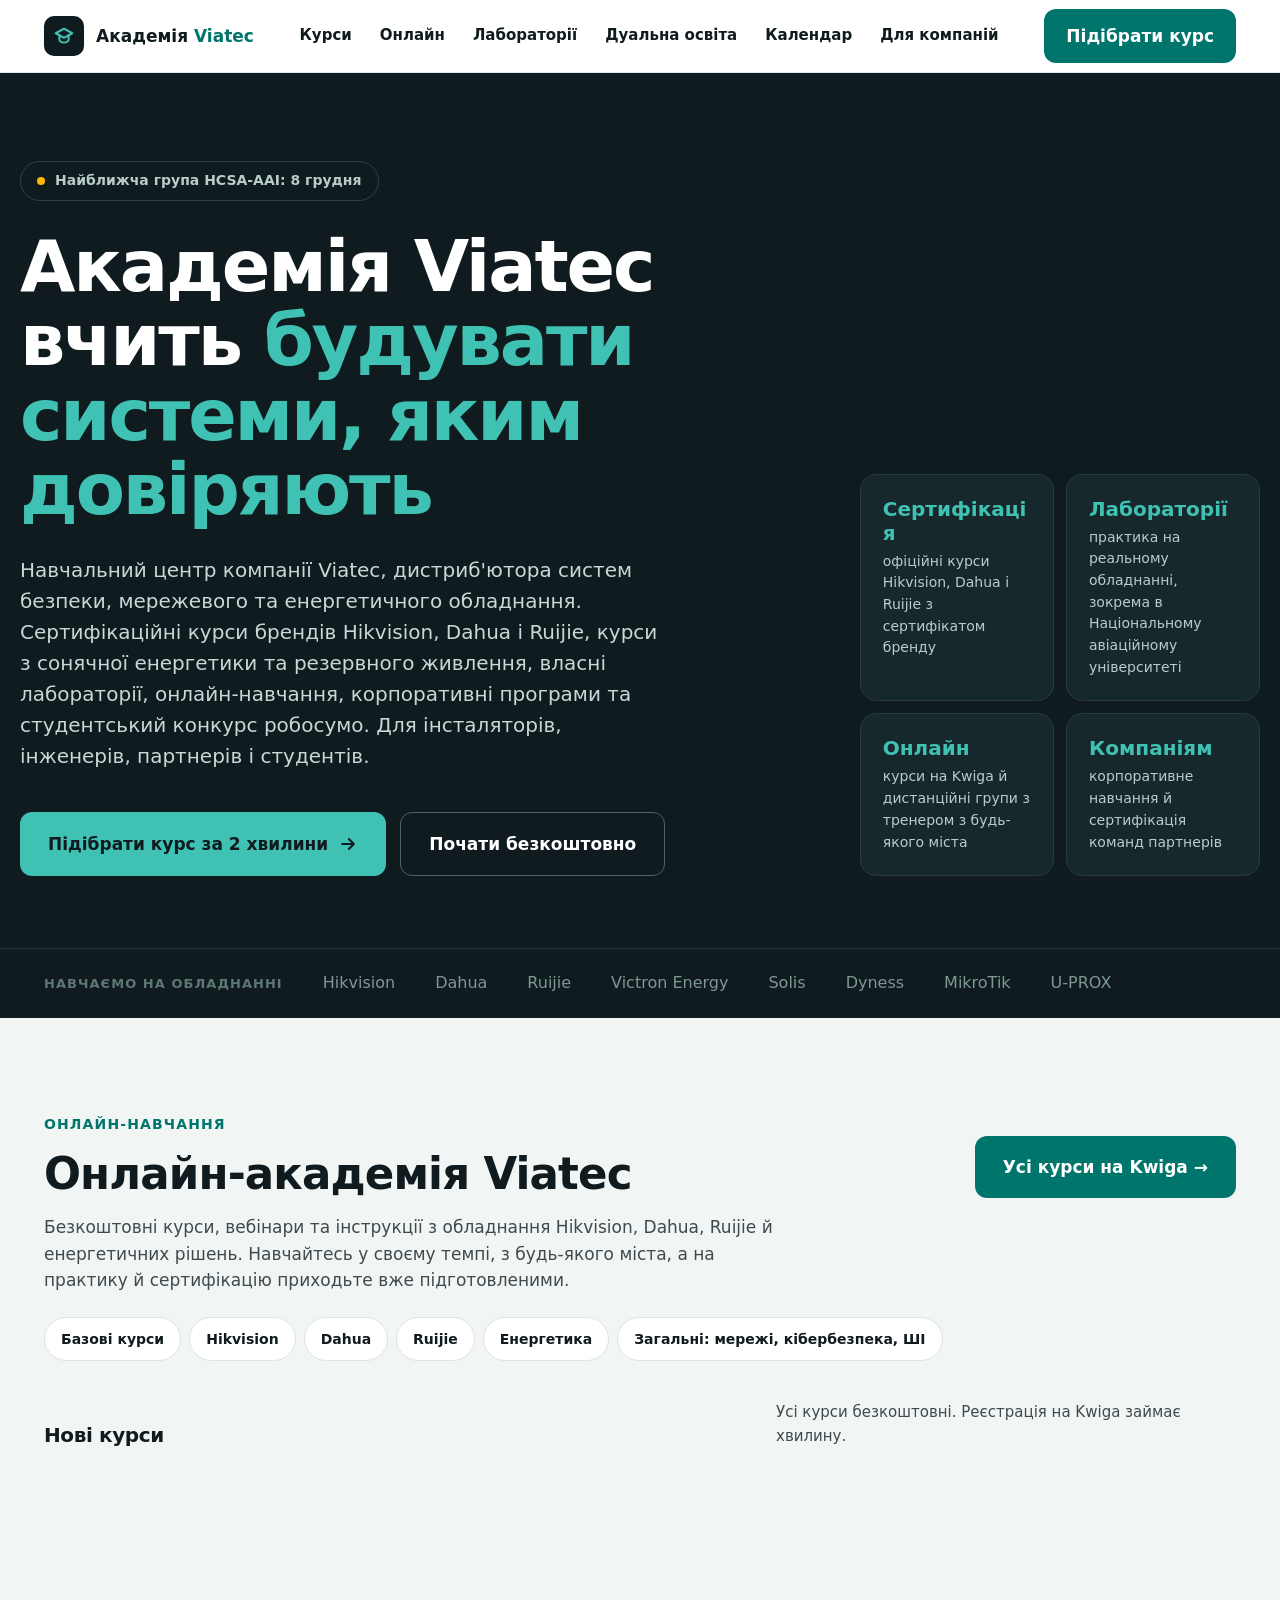
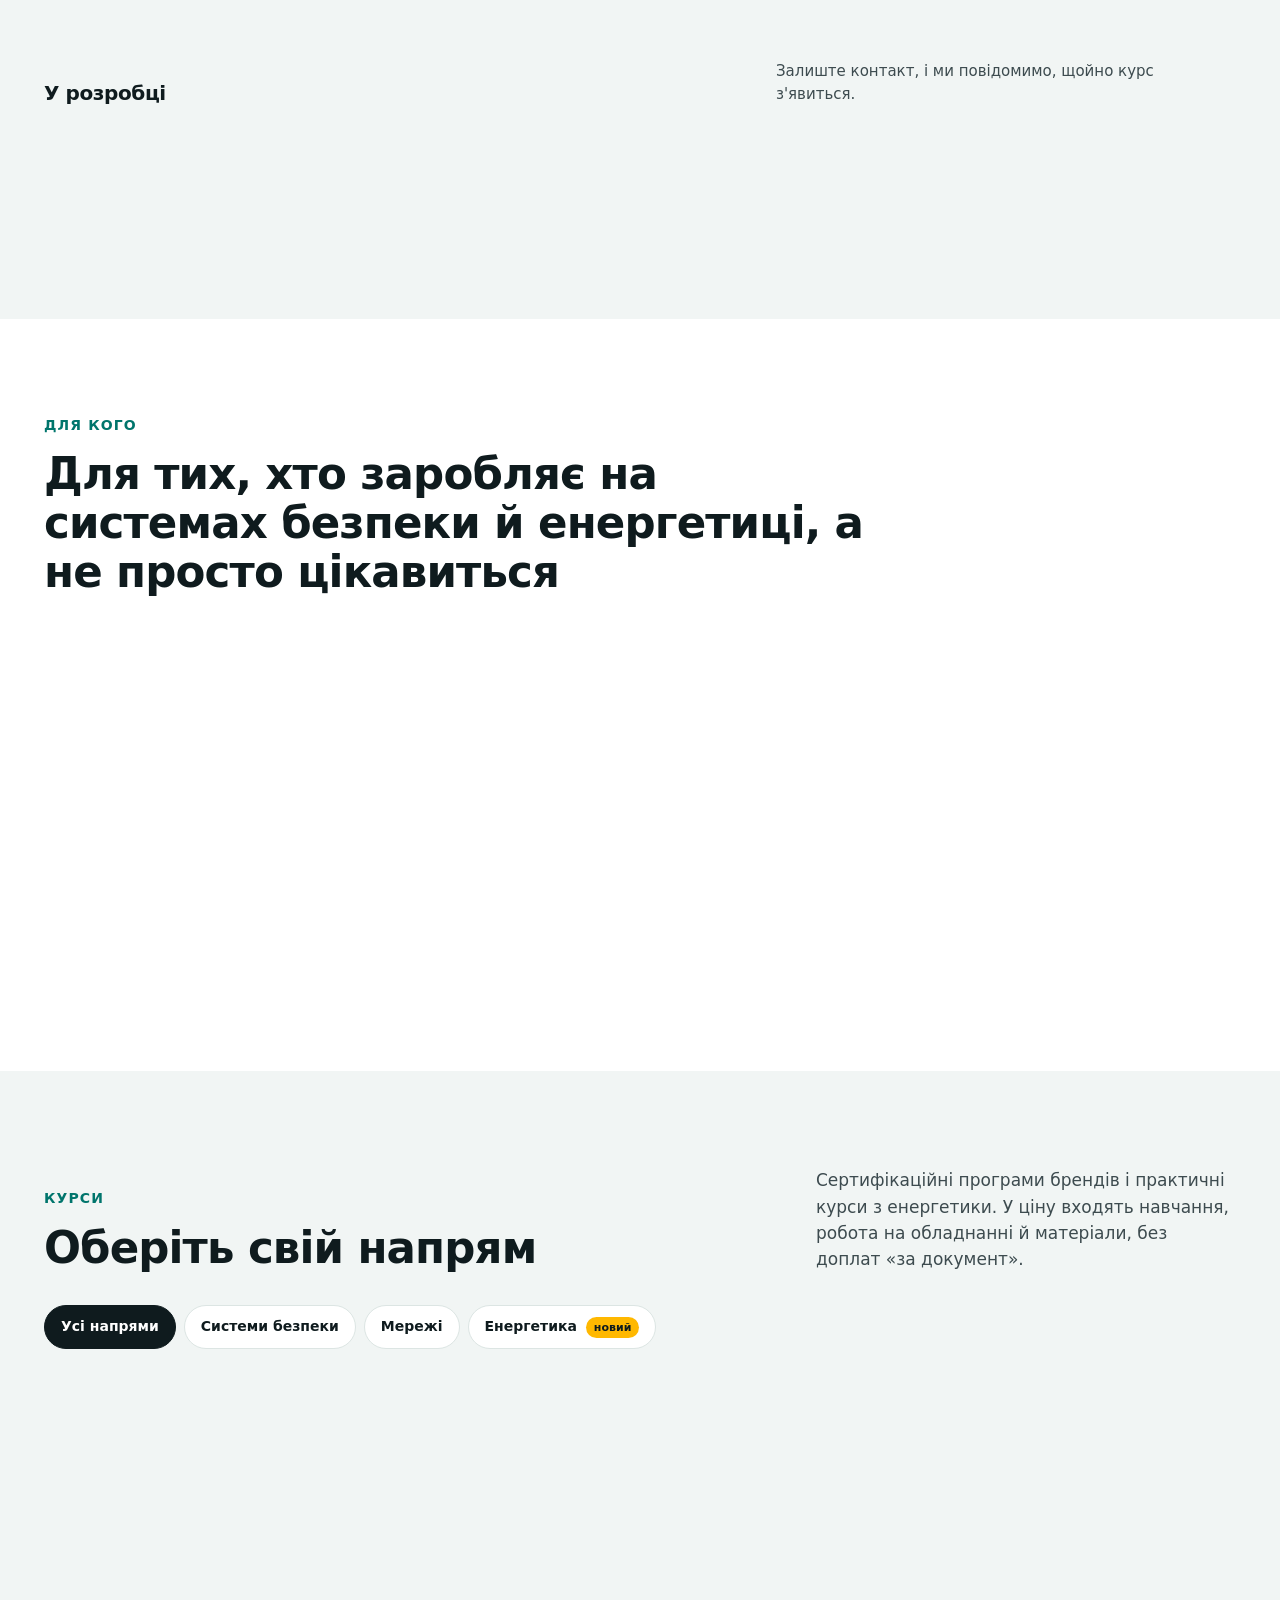
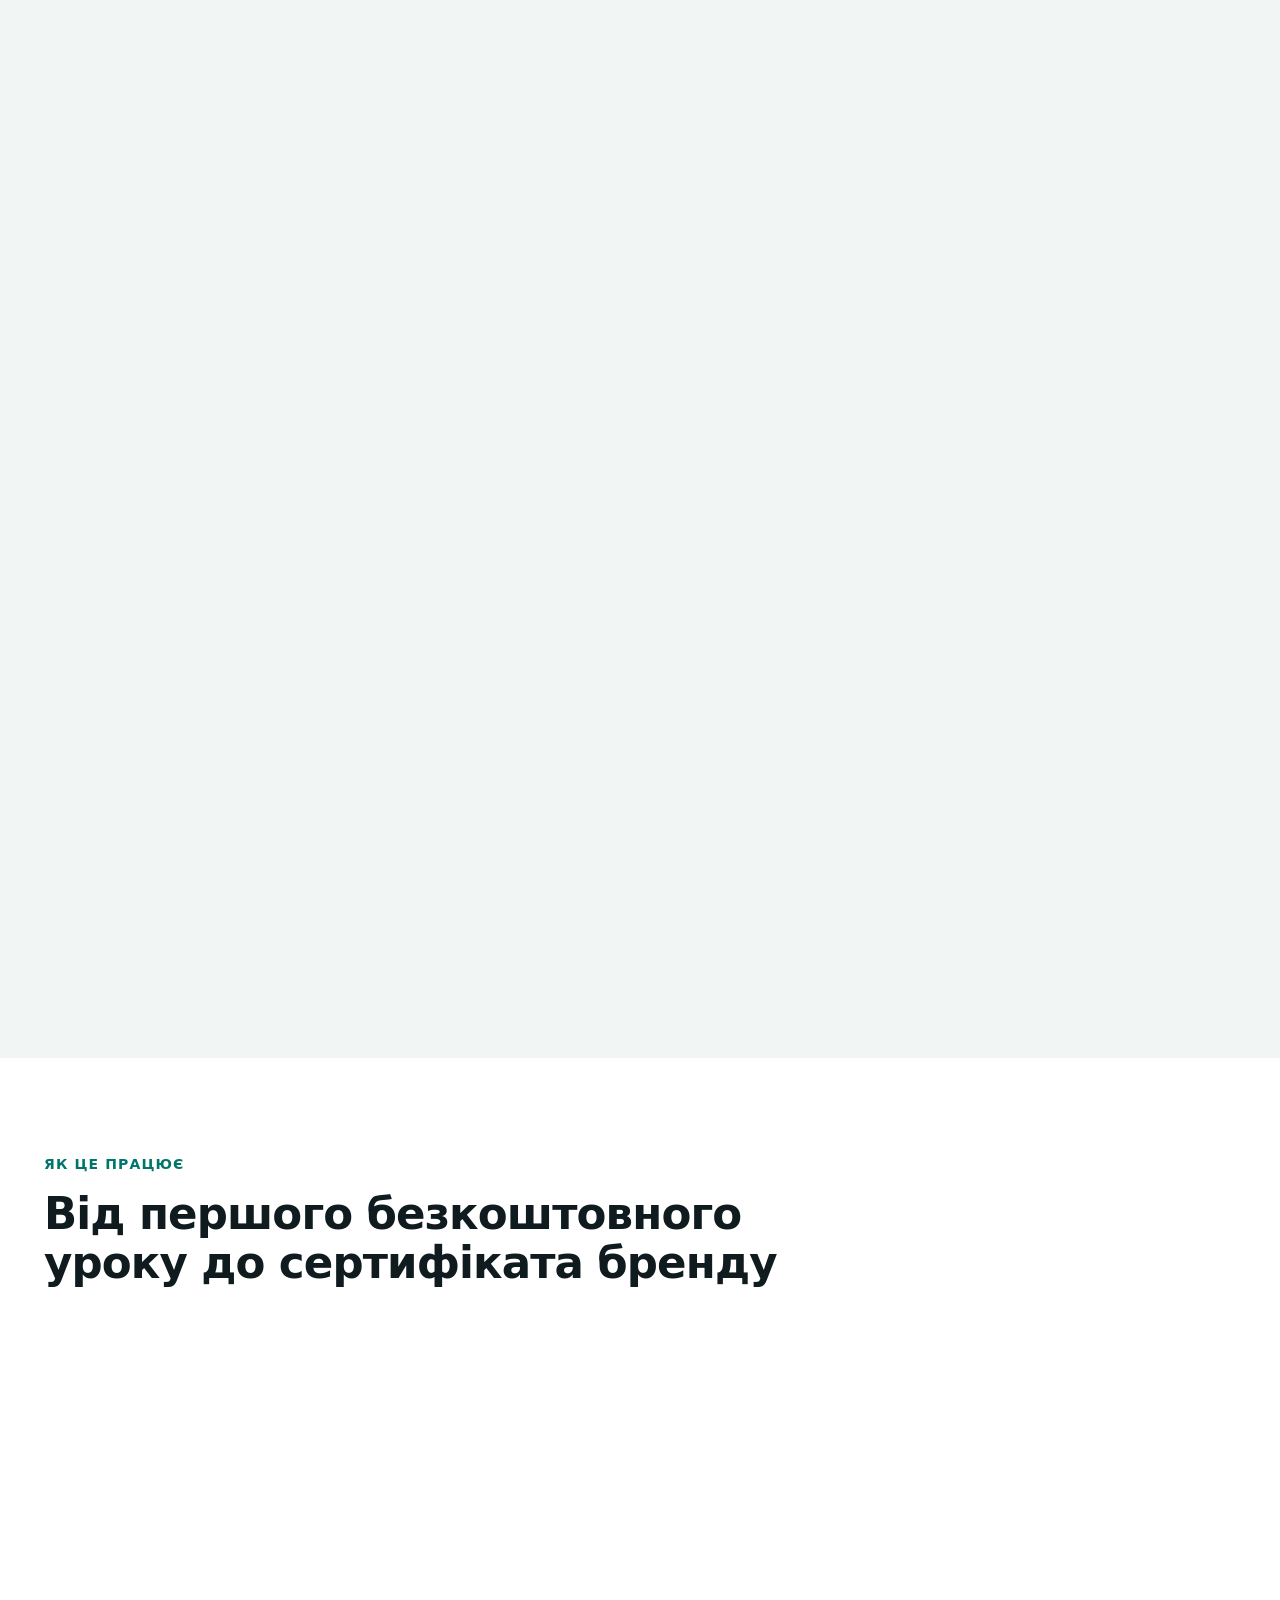
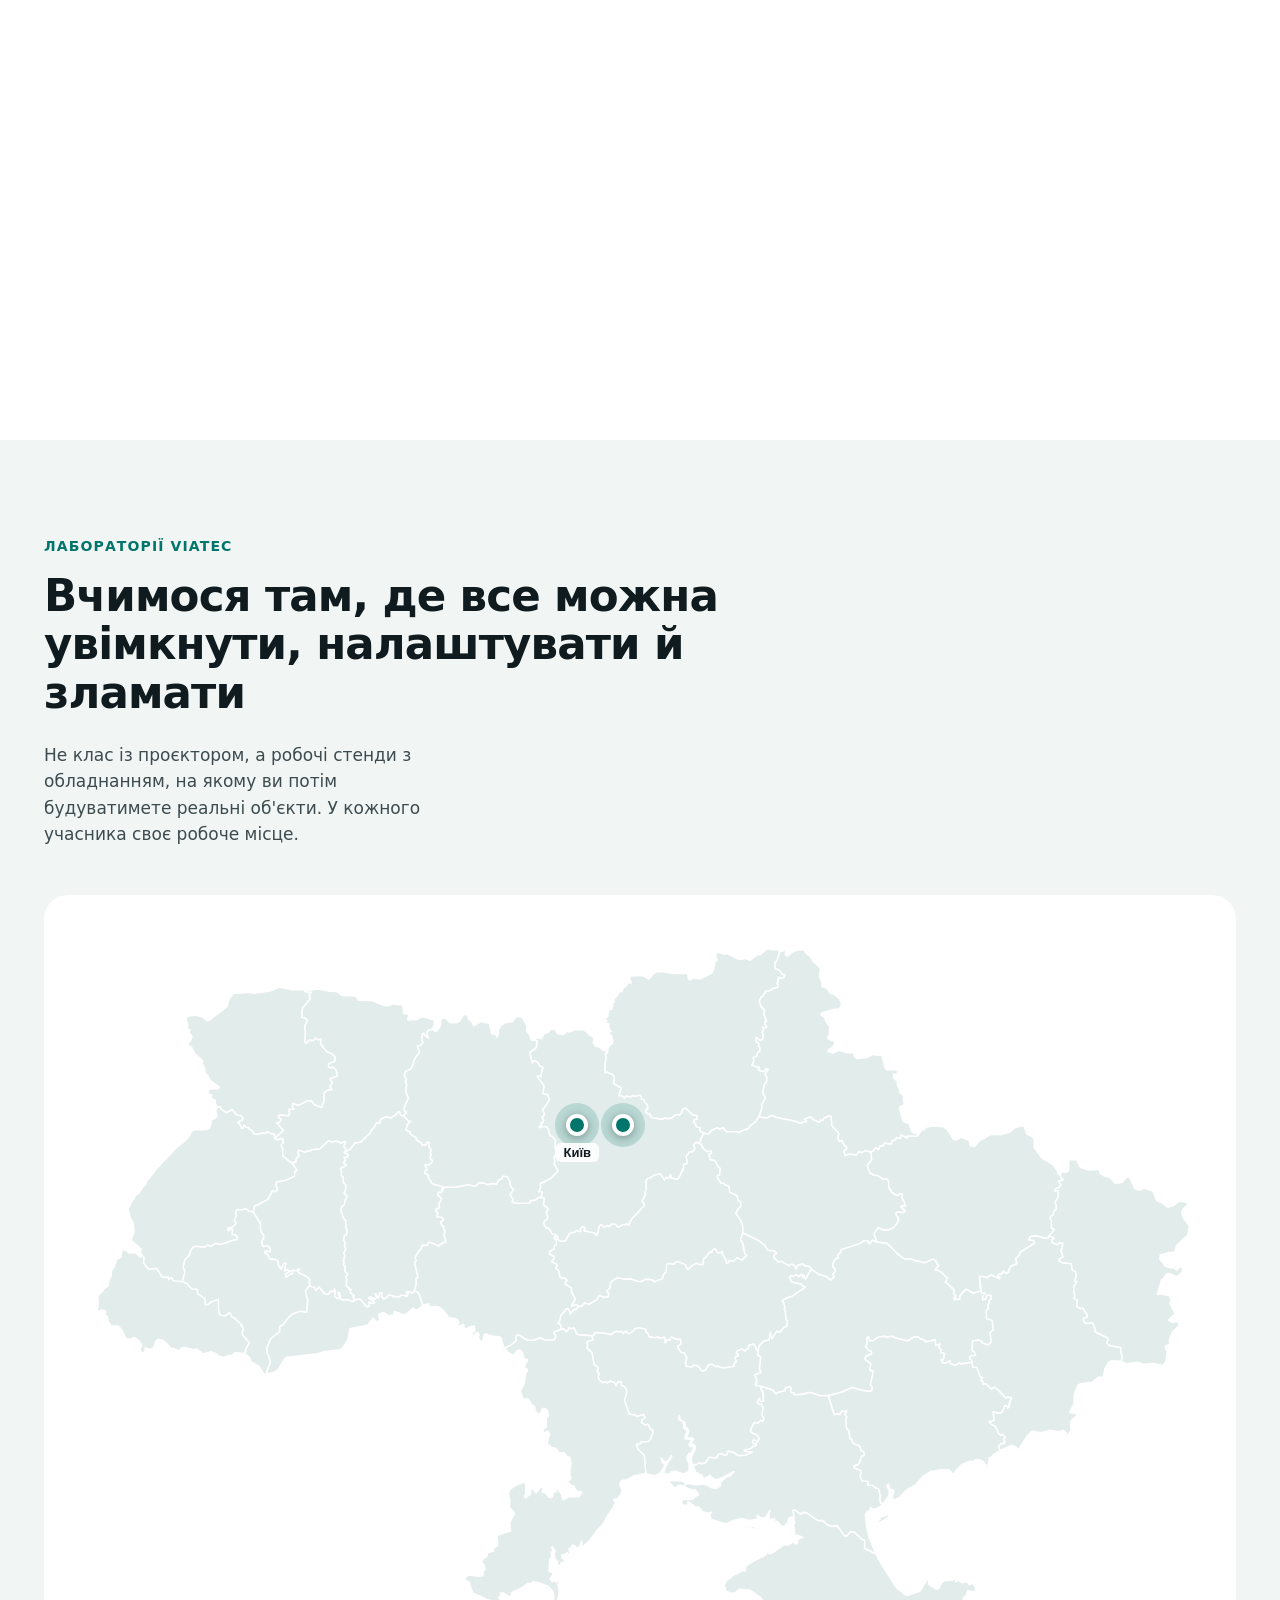
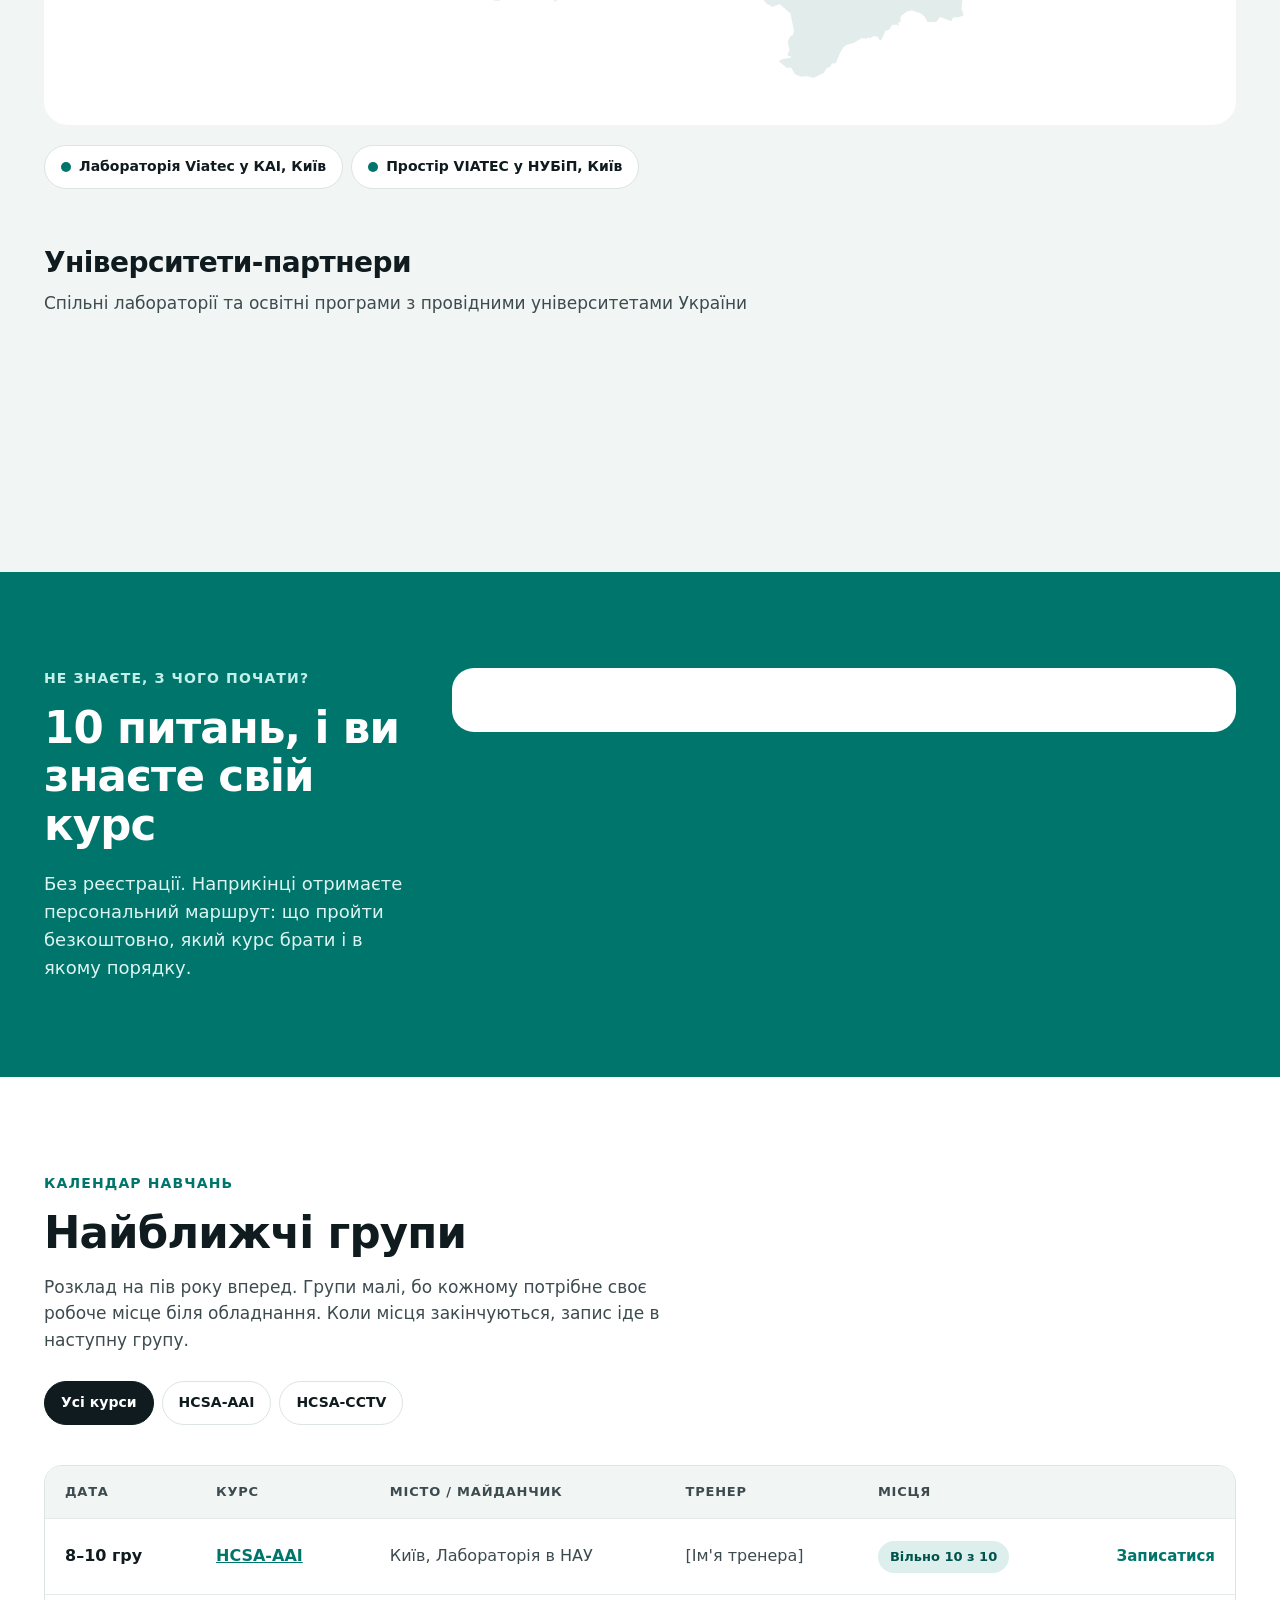
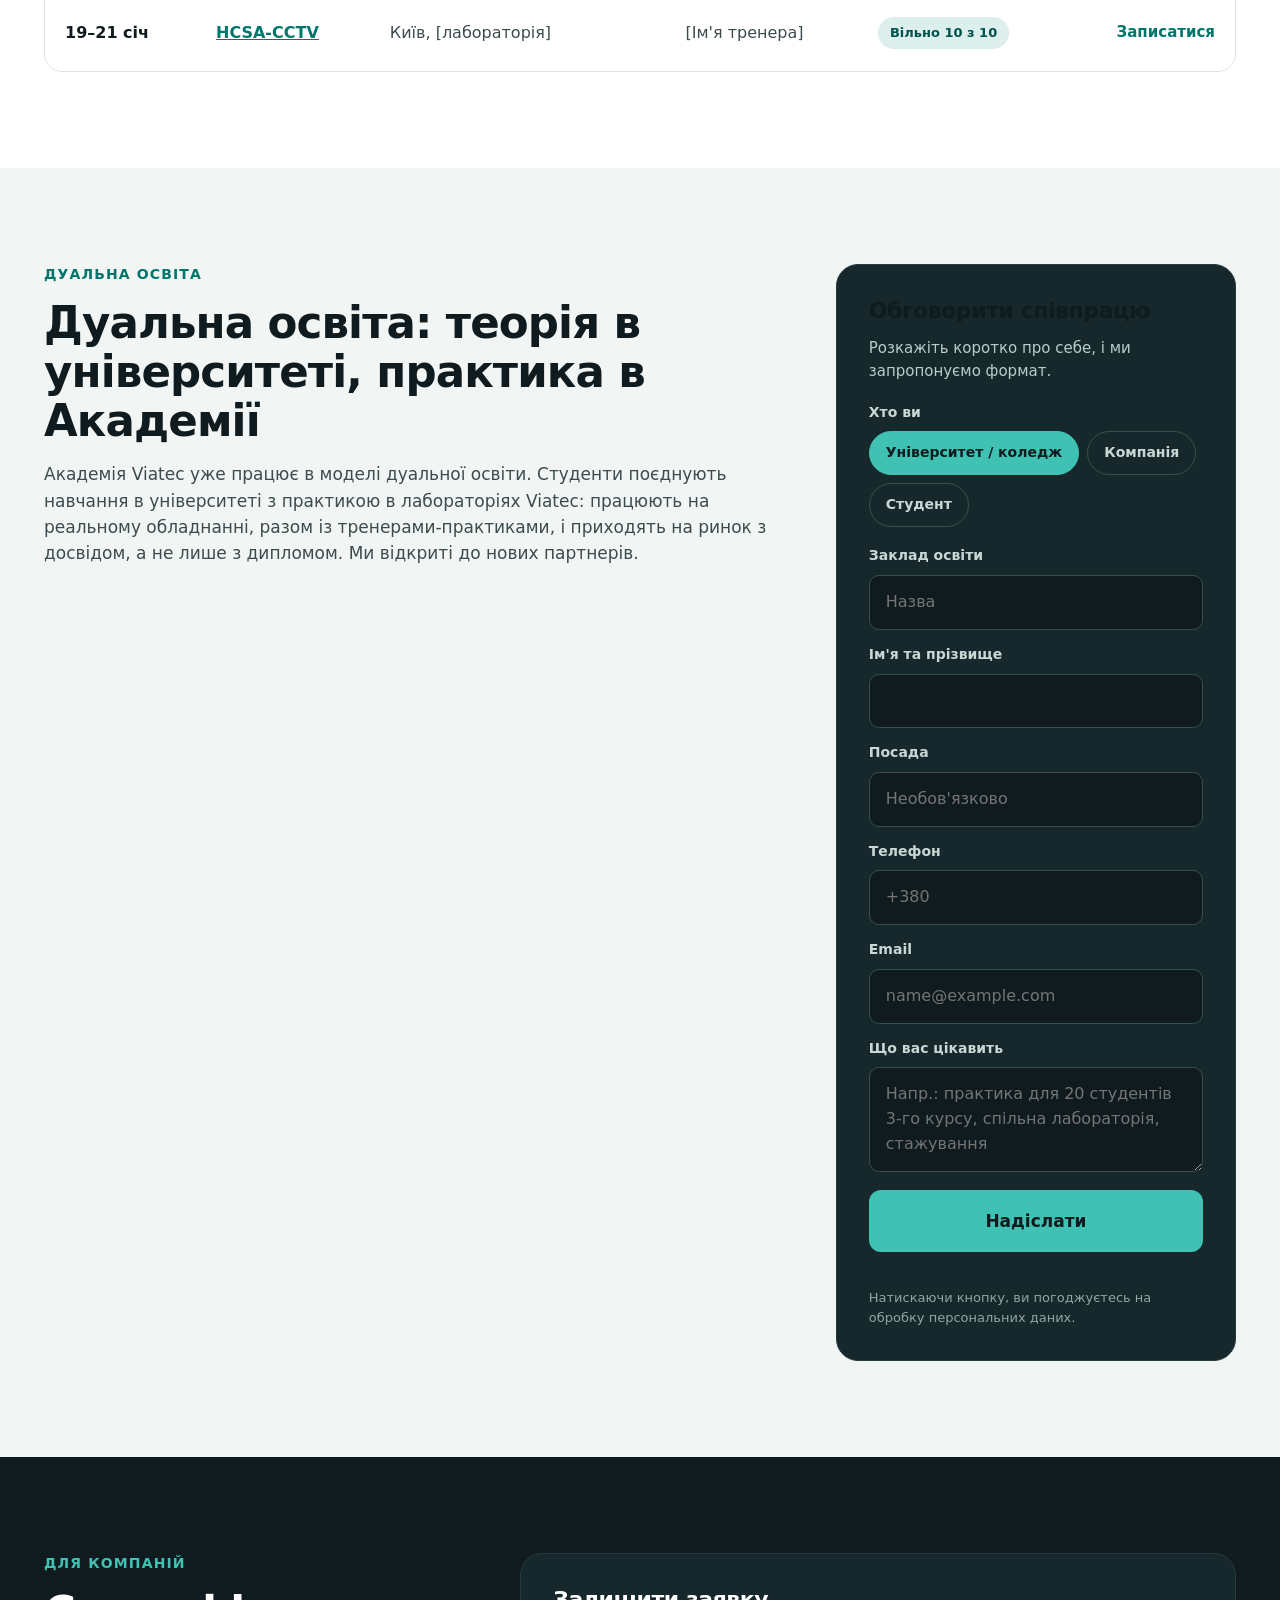
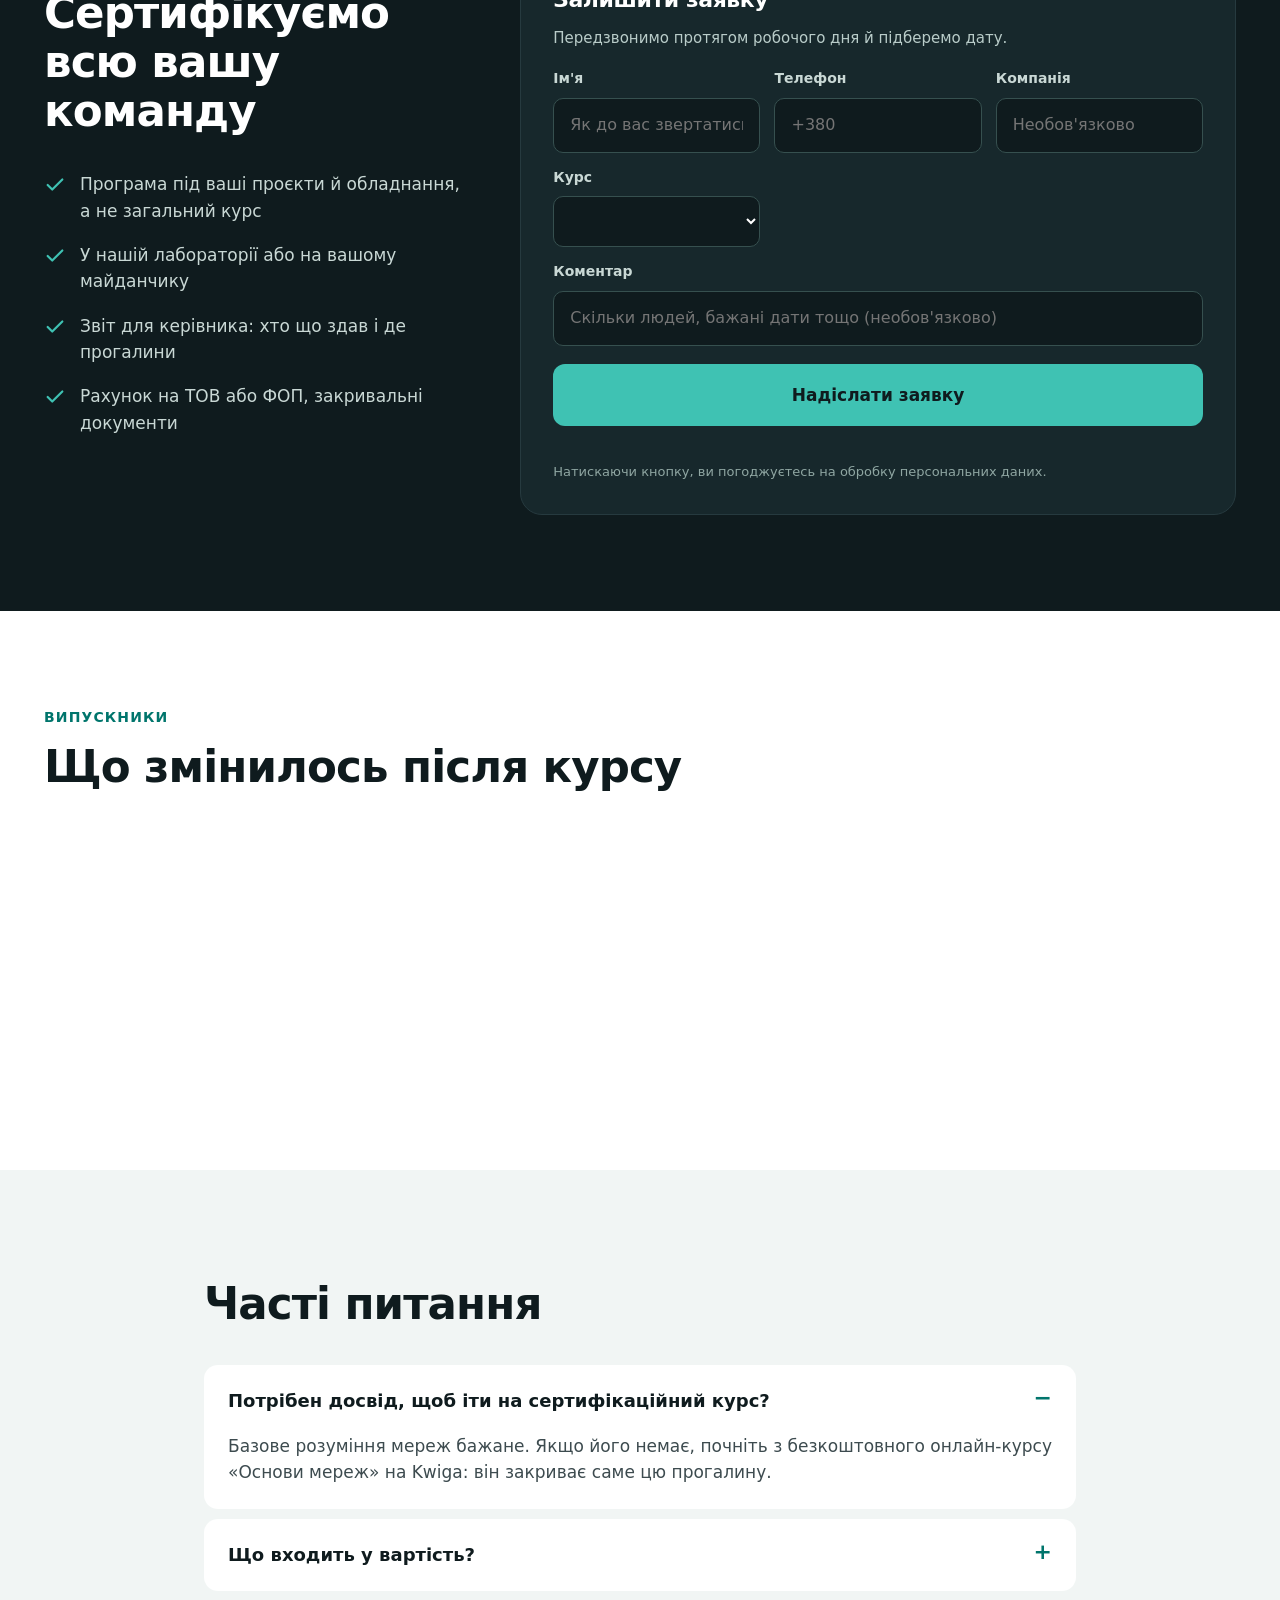
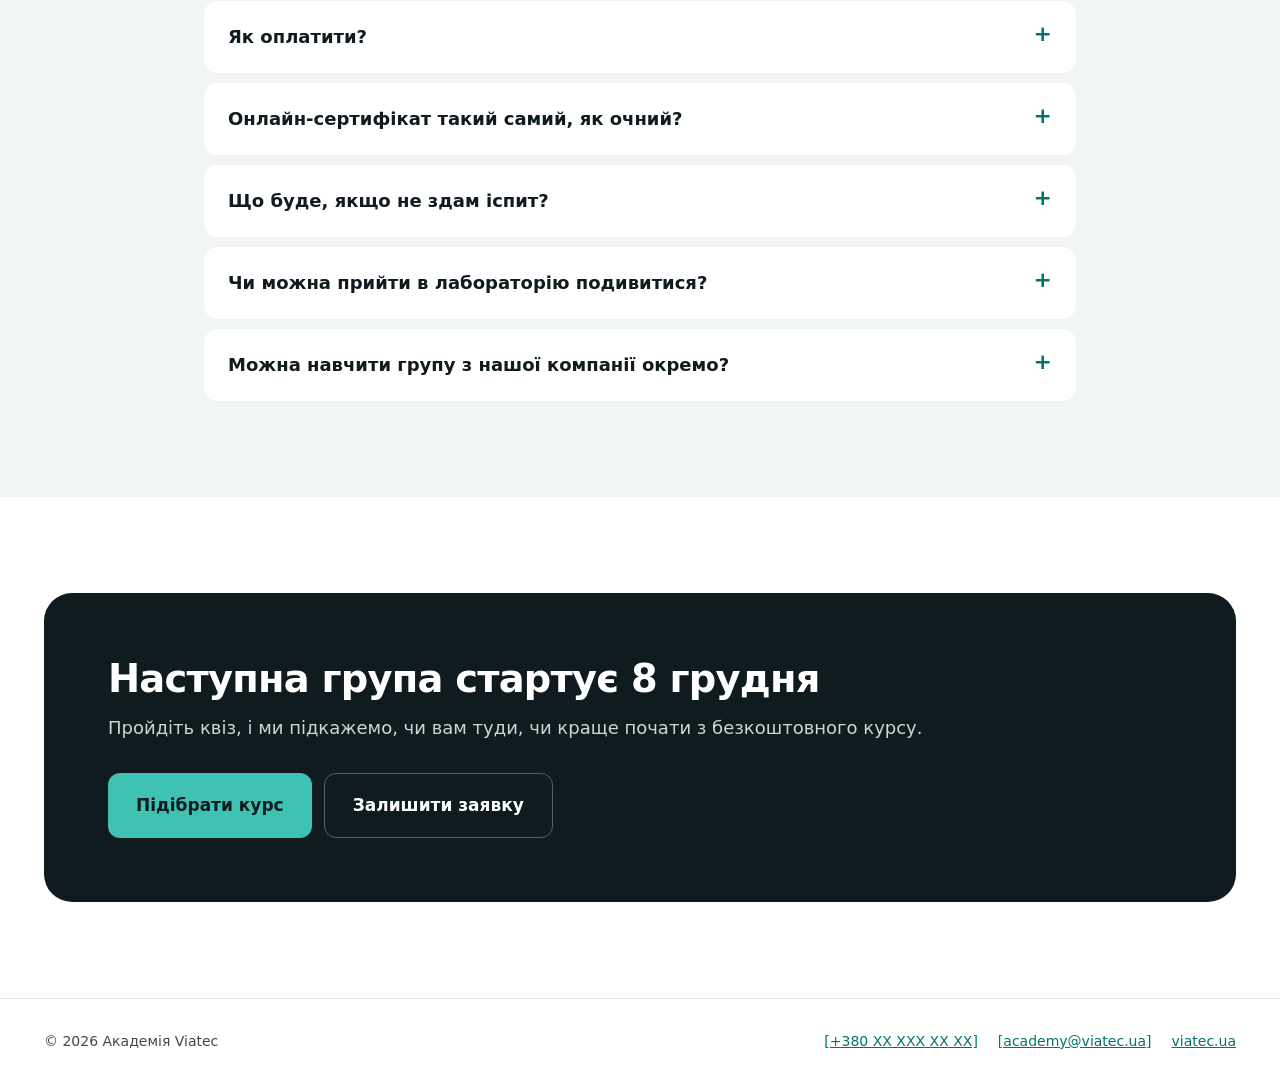
==== commit 679c3d28: "Add files via upload" ====
--- a/index.html
+++ b/index.html
@@ -4,7 +4,7 @@
 <meta charset="utf-8">
 <meta name="viewport" content="width=device-width, initial-scale=1">
 <title>Академія Viatec — навчання для ринку систем безпеки, мереж та енергетики</title>
-<meta name="description" content="Академія Viatec — навчальний центр для ринку систем безпеки, мереж та енергетики: сертифікаційні курси Hikvision, Dahua, Ruijie, лабораторії, онлайн-навчання, корпоративні програми й конкурс робосумо.">
+<meta name="description" content="Академія Viatec — навчальний центр для ринку систем безпеки, мереж та енергетики: сертифікаційні курси Hikvision, Dahua, Ruijie, лабораторії, онлайн-навчання та корпоративні програми.">
 <meta name="robots" content="index, follow">
 <link rel="canonical" href="https://[ВАШ-ДОМЕН]/">
 
@@ -12,13 +12,13 @@
 <meta property="og:type" content="website">
 <meta property="og:locale" content="uk_UA">
 <meta property="og:title" content="Академія Viatec — вчимося будувати системи, яким довіряють">
-<meta property="og:description" content="Навчальний центр Viatec: сертифікація брендів, лабораторії, онлайн-навчання й робосумо.">
+<meta property="og:description" content="Навчальний центр Viatec: сертифікація брендів, лабораторії й онлайн-навчання.">
 <meta property="og:image" content="https://[ВАШ-ДОМЕН]/og-image.jpg">
-<meta name="theme-color" content="#0F1B1E">
+<meta name="theme-color" content="#0099ad">
 
 <link rel="preconnect" href="https://fonts.googleapis.com">
 <link rel="preconnect" href="https://fonts.gstatic.com" crossorigin>
-<link href="https://fonts.googleapis.com/css2?family=Unbounded:wght@500;600;700&family=Manrope:wght@400;500;600;700;800&display=swap" rel="stylesheet">
+<link href="https://fonts.googleapis.com/css2?family=Open+Sans:wght@400;600;700&display=swap" rel="stylesheet">
 
 <link rel="stylesheet" href="css/style.css">
 
@@ -47,7 +47,6 @@
       <a href="#courses">Курси</a>
       <a href="#online">Онлайн</a>
       <a href="#labs">Лабораторії</a>
-      <a href="#robosumo">Робосумо</a>
       <a href="#dual">Дуальна освіта</a>
       <a href="#calendar">Календар</a>
       <a href="#business">Для компаній</a>
@@ -164,7 +163,7 @@
     <h2>Від першого безкоштовного уроку до сертифіката бренду</h2>
     <div class="grid g4">
       <div class="step reveal"><div class="num">01</div><h3>Безкоштовний старт</h3><p>Онлайн-курс на Kwiga у своєму темпі. Перевірте, чи ваш це напрям, без жодного ризику.</p><span class="pill pill-teal">0 грн</span></div>
-      <div class="step reveal"><div class="num">02</div><h3>Практика в лабораторії</h3><p>Очний курс у малій групі. Кожен збирає, налаштовує й ламає систему сам, під наглядом тренера.</p><span class="pill pill-teal">група до [N] осіб</span></div>
+      <div class="step reveal"><div class="num">02</div><h3>Практика в лабораторії</h3><p>Очний курс у малій групі. Кожен збирає, налаштовує й ламає систему сам, під наглядом тренера.</p><span class="pill pill-teal">мала група</span></div>
       <div class="step reveal"><div class="num">03</div><h3>Іспит</h3><p>Теорія й практичне завдання на обладнанні. Перевіряємо вміння, а не пам'ять.</p><span class="pill pill-teal">в останній день курсу</span></div>
       <div class="step final reveal"><div class="num">04</div><h3>Сертифікат бренду</h3><p>Офіційний документ, який підтверджує кваліфікацію для замовників, тендерів і партнерських програм.</p><span class="pill">ваш результат</span></div>
     </div>
@@ -250,61 +249,6 @@
 </section>
 
 
-<!-- ============ РОБОСУМО (дата й посилання — у ROBOSUMO) ============ -->
-<section class="section robo" id="robosumo">
-  <div class="wrap">
-    <div class="robo-top">
-      <div class="robo-copy">
-        <div class="eyebrow">Конкурс від Академії Viatec</div>
-        <h2>Робосумо: <span>виштовхни</span> суперника з рингу</h2>
-        <p data-t="robosumo.intro"></p>
-      </div>
-      <div class="countdown" aria-live="off">
-        <small>До старту</small>
-        <div class="date" id="roboDate">[Дата і місце]</div>
-        <div class="cd-grid" id="roboCd">
-          <div><b data-cd="d">–</b><span>днів</span></div>
-          <div><b data-cd="h">–</b><span>год</span></div>
-          <div><b data-cd="m">–</b><span>хв</span></div>
-          <div><b data-cd="s">–</b><span>сек</span></div>
-        </div>
-      </div>
-    </div>
-
-    <div class="robo-grid">
-      <div class="robo-card">
-        <svg width="30" height="30" viewBox="0 0 24 24" fill="none" stroke="currentColor" stroke-width="2" stroke-linecap="round" stroke-linejoin="round" aria-hidden="true"><path d="M22 10L12 5 2 10l10 5 10-5z"/><path d="M6 12v5c3 2 9 2 12 0v-5"/></svg>
-        <h3>Хто бере участь</h3>
-        <p data-t="robosumo.who"></p>
-      </div>
-      <div class="robo-card">
-        <svg width="30" height="30" viewBox="0 0 24 24" fill="none" stroke="currentColor" stroke-width="2" stroke-linecap="round" stroke-linejoin="round" aria-hidden="true"><circle cx="12" cy="12" r="9"/><circle cx="12" cy="12" r="4"/></svg>
-        <h3>Правила</h3>
-        <p data-t="robosumo.rules"></p>
-      </div>
-      <div class="robo-card">
-        <svg width="30" height="30" viewBox="0 0 24 24" fill="none" stroke="currentColor" stroke-width="2" stroke-linecap="round" stroke-linejoin="round" aria-hidden="true"><path d="M8 21h8M12 17v4M7 4h10v5a5 5 0 0 1-10 0z"/><path d="M17 5h3v2a3 3 0 0 1-3 3M7 5H4v2a3 3 0 0 0 3 3"/></svg>
-        <h3>Призи</h3>
-        <p data-t="robosumo.prizes"></p>
-      </div>
-      <div class="robo-card">
-        <svg width="30" height="30" viewBox="0 0 24 24" fill="none" stroke="currentColor" stroke-width="2" stroke-linecap="round" stroke-linejoin="round" aria-hidden="true"><path d="M2 12s3.6-7 10-7 10 7 10 7-3.6 7-10 7S2 12 2 12z"/><circle cx="12" cy="12" r="3"/></svg>
-        <h3>Глядачам</h3>
-        <p data-t="robosumo.viewers"></p>
-      </div>
-    </div>
-
-    <div class="robo-ctas">
-      <button type="button" class="btn btn-amber btn-lg" data-signup="robosumo">Зареєструвати команду</button>
-      <a class="btn btn-ghost btn-lg" id="roboRules" href="#" target="_blank" rel="noopener">Положення конкурсу</a>
-    </div>
-
-    <div class="robo-partner">
-      <p><b>Для компаній:</b> <span data-t="robosumo.partner"></span></p>
-      <button type="button" class="btn btn-ghost" data-signup="robosumo-partner">Стати партнером</button>
-    </div>
-  </div>
-</section>
 
 <!-- ============ ДУАЛЬНА ОСВІТА (адмінка → Налаштування → Дуальна освіта) ============ -->
 <section class="section soft" id="dual">
@@ -364,8 +308,6 @@
         <label>Телефон<input name="phone" type="tel" autocomplete="tel" placeholder="+380" required></label>
         <label>Компанія<input name="company" type="text" autocomplete="organization" placeholder="Необов'язково"></label>
         <label>Курс<select name="course" id="courseSelect"></select></label>
-        <label class="robo-field" hidden>Назва команди<input name="team" type="text" placeholder="Як звати вашого робота чи команду"></label>
-        <label class="robo-field" hidden>Університет<input name="university" type="text" placeholder="Назва закладу"></label>
         <label class="full">Коментар<input name="comment" type="text" placeholder="Скільки людей, бажані дати тощо (необов'язково)"></label>
       </div>
       <!-- пастка для ботів: людина це поле не бачить -->
--- a/css/style.css
+++ b/css/style.css
@@ -0,0 +1,552 @@
+/* =========================================================
+   КОЛЬОРИ ТА РОЗМІРИ — міняйте тут, і зміниться весь сайт
+   ========================================================= */
+:root{
+  --ink:#0F1B1E;        /* темний фон / основний текст */
+  --ink-2:#17282C;      /* картки на темному */
+  --line-dark:#263A3F;
+  --text:#0F1B1E;
+  --muted:#3D4B4F;      /* другорядний текст */
+  --soft:#F1F5F4;       /* світло-сірий фон секцій */
+  --line:#DCE5E3;
+  --teal:#00756C;       /* головний бренд-колір (кнопки) */
+  --teal-dark:#00524C;
+  --teal-light:#DDEFEC;
+  --mint:#3FC2B3;       /* акцент на темному фоні */
+  --amber:#FFB800;      /* точковий акцент */
+  --amber-soft:#FFE9A8;
+  --amber-text:#5A4300;
+  --on-dark:#C9D8D5;    /* текст на темному */
+  --radius:18px;
+  --wrap:1240px;
+  --display:'Unbounded',system-ui,sans-serif;
+  --body:'Manrope',system-ui,sans-serif;
+}
+
+*{box-sizing:border-box}
+html{scroll-behavior:smooth;scroll-padding-top:80px}
+body{margin:0;font-family:var(--body);font-size:17px;line-height:1.55;color:var(--text);background:#fff;-webkit-font-smoothing:antialiased}
+img{max-width:100%;display:block}
+a{color:var(--teal)}
+a:hover{color:var(--teal-dark)}
+:focus-visible{outline:3px solid var(--amber);outline-offset:3px;border-radius:6px}
+.wrap{max-width:var(--wrap);margin:0 auto;padding:0 24px}
+.section{padding:96px 0}
+.section.soft{background:var(--soft)}
+.section.dark{background:var(--ink);color:#fff}
+.eyebrow{font-size:14px;font-weight:800;letter-spacing:.08em;text-transform:uppercase;color:var(--teal)}
+.dark .eyebrow{color:var(--mint)}
+h1,h2,h3{font-family:var(--display);letter-spacing:-.02em;margin:0}
+h2{font-weight:600;font-size:clamp(28px,3.4vw,46px);line-height:1.12;margin-top:14px;max-width:820px}
+h3{font-weight:600;font-size:19px;line-height:1.3}
+.lead{color:var(--muted);margin:16px 0 0;max-width:640px}
+.head-row{display:flex;flex-wrap:wrap;justify-content:space-between;align-items:flex-end;gap:24px}
+.head-row .lead{flex:0 1 420px;margin:0}
+.grid{display:grid;gap:16px;margin-top:48px}
+.g4{grid-template-columns:repeat(auto-fit,minmax(250px,1fr))}
+.g3{grid-template-columns:repeat(auto-fit,minmax(290px,1fr))}
+.sr-only{position:absolute;width:1px;height:1px;overflow:hidden;clip:rect(0 0 0 0);white-space:nowrap}
+
+/* Кнопки */
+.btn{display:inline-flex;align-items:center;justify-content:center;gap:10px;min-height:48px;padding:14px 22px;border-radius:12px;font:inherit;font-weight:700;text-decoration:none;border:0;cursor:pointer;transition:transform .15s,background .15s}
+.btn:hover{transform:translateY(-1px)}
+.btn-primary{background:var(--teal);color:#fff}
+.btn-primary:hover{background:var(--teal-dark);color:#fff}
+.btn-mint{background:var(--mint);color:var(--ink);font-weight:800}
+.btn-mint:hover{background:#5fd3c6;color:var(--ink)}
+.btn-ghost{border:1.5px solid #4C6469;color:#fff;background:transparent}
+.btn-ghost:hover{border-color:var(--mint);color:#fff}
+.btn-dark{background:var(--ink);color:#fff}
+.btn-dark:hover{background:#000;color:#fff}
+.btn-lg{min-height:56px;padding:18px 28px;font-size:17px}
+.btn[disabled]{opacity:.45;cursor:not-allowed;transform:none}
+
+.pill{display:inline-block;font-weight:700;font-size:13px;padding:6px 12px;border-radius:999px}
+.pill-teal{background:var(--teal-light);color:var(--teal-dark)}
+.pill-amber{background:var(--amber-soft);color:var(--amber-text)}
+.pill-hot{background:var(--amber);color:var(--ink);font-weight:800}
+
+/* Шапка */
+.header{position:sticky;top:0;z-index:50;background:rgba(255,255,255,.94);backdrop-filter:blur(10px);border-bottom:1px solid #E3EAE8}
+.header .wrap{display:flex;align-items:center;justify-content:space-between;gap:16px;min-height:72px}
+.logo{display:flex;align-items:center;gap:12px;text-decoration:none;color:var(--ink);font-family:var(--display);font-weight:600;font-size:17px}
+.logo:hover{color:var(--ink)}
+.logo-mark{width:40px;height:40px;border-radius:10px;background:var(--ink);display:grid;place-items:center;flex:none}
+.logo b{color:var(--teal);font-weight:600}
+.nav{display:flex;gap:28px;font-weight:600;font-size:15px}
+.nav a{color:var(--ink);text-decoration:none;padding:10px 0}
+.nav a:hover{color:var(--teal)}
+.menu-btn{display:none;background:none;border:0;width:44px;height:44px;cursor:pointer;color:var(--ink)}
+@media (max-width:1240px){
+  .nav{display:none;position:absolute;top:72px;left:0;right:0;background:#fff;flex-direction:column;gap:0;padding:8px 24px 20px;border-bottom:1px solid #E3EAE8}
+  .nav.open{display:flex}
+  .nav a{padding:14px 0;border-bottom:1px solid var(--soft)}
+  .menu-btn{display:grid;place-items:center}
+  .header .btn{display:none}
+}
+
+/* Hero */
+.hero{background:var(--ink);color:#fff;overflow:hidden}
+.hero-inner{display:flex;flex-wrap:wrap;gap:56px;align-items:flex-end;padding:88px 0 72px}
+.hero-copy{flex:999 1 560px;min-width:0}
+.badge{display:inline-flex;align-items:center;gap:10px;border:1px solid #2E4247;border-radius:999px;padding:8px 16px;font-size:14px;font-weight:600;color:#B9CCC9}
+.badge i{width:8px;height:8px;border-radius:50%;background:var(--amber);animation:pulse 2s infinite}
+@keyframes pulse{50%{opacity:.35}}
+.hero h1{font-weight:700;font-size:clamp(36px,5.6vw,76px);line-height:1.04;letter-spacing:-.03em;margin-top:28px}
+.hero h1 span{color:var(--mint)}
+.hero p{font-size:20px;color:var(--on-dark);max-width:640px;margin:28px 0 0}
+.hero-ctas{display:flex;flex-wrap:wrap;gap:14px;margin-top:40px}
+.stats{flex:1 1 340px;min-width:0;display:grid;grid-template-columns:repeat(2,minmax(0,1fr));gap:12px}
+.stat{background:var(--ink-2);border:1px solid var(--line-dark);border-radius:16px;padding:22px}
+.stat b{display:block;font-family:var(--display);font-size:30px;font-weight:600;color:var(--mint)}
+.stat span{display:block;font-size:14px;color:#B9CCC9;margin-top:6px}
+.brands{border-top:1px solid #22363B}
+.brands .wrap{display:flex;flex-wrap:wrap;gap:12px 40px;align-items:center;padding-top:22px;padding-bottom:22px;font-family:var(--display);font-weight:500;font-size:16px;color:#7F9894}
+.brands small{font-family:var(--body);font-size:13px;font-weight:700;letter-spacing:.08em;text-transform:uppercase;color:#5E7773}
+
+/* Картки */
+.card{background:var(--soft);border-radius:var(--radius);padding:28px}
+.card p{margin:10px 0 0;color:var(--muted)}
+.card svg{color:var(--teal)}
+.card h3{margin-top:18px}
+.step{background:#fff;border:1px solid var(--line);border-radius:var(--radius);padding:28px}
+.step .num{font-family:var(--display);font-size:44px;font-weight:700;color:#C8DEDA;line-height:1}
+.step h3{margin-top:20px}
+.step p{margin:10px 0 16px;color:var(--muted)}
+.step.final{background:var(--ink);color:#fff;border-color:var(--ink)}
+.step.final .num{color:#2B5A55}
+.step.final p{color:var(--on-dark)}
+.step.final .pill{background:var(--mint);color:var(--ink)}
+
+/* Курси */
+.course{border:1.5px solid var(--line);border-radius:20px;padding:32px;display:flex;flex-direction:column;gap:18px;background:#fff}
+.course.featured{border-color:var(--ink)}
+.course-top{display:flex;justify-content:space-between;align-items:center;gap:12px}
+.vendor{font-weight:800;font-size:14px;color:var(--teal-dark)}
+.course h3{font-size:28px}
+.course p{margin:0;color:var(--muted)}
+.tags{display:flex;flex-wrap:wrap;gap:8px;font-size:14px;font-weight:600;color:var(--muted)}
+.tags span{background:var(--soft);padding:6px 12px;border-radius:8px}
+.course-foot{margin-top:auto;display:flex;flex-wrap:wrap;justify-content:space-between;align-items:center;gap:16px;padding-top:18px;border-top:1px solid #E3EAE8}
+.price{font-family:var(--display);font-weight:600;font-size:26px}
+.price small{font-size:16px;font-weight:500}
+.soon{background:var(--soft);border-radius:var(--radius);padding:26px;display:flex;flex-direction:column;gap:12px}
+.soon .course-top b{font-family:var(--display);font-weight:600;font-size:20px}
+.soon p{margin:0;color:var(--muted);font-size:15px}
+.link-btn{background:none;border:0;padding:8px 0;font:inherit;font-weight:700;font-size:15px;color:var(--teal);cursor:pointer;text-align:left;margin-top:auto}
+.link-btn:hover{color:var(--teal-dark);text-decoration:underline}
+
+/* Квіз */
+.quiz-sec{background:var(--teal);color:#fff}
+.quiz-sec .wrap{display:flex;flex-wrap:wrap;gap:48px;align-items:flex-start}
+.quiz-intro{flex:1 1 360px;min-width:0}
+.quiz-intro .eyebrow{color:#C4F0EA}
+.quiz-intro p{color:#DDF5F1;font-size:18px;max-width:460px;margin:20px 0 0}
+.quiz{flex:999 1 520px;min-width:0;background:#fff;color:var(--ink);border-radius:22px;padding:32px}
+.quiz-meta{display:flex;justify-content:space-between;font-size:14px;font-weight:700;color:var(--muted)}
+.bar{height:6px;background:#E3EAE8;border-radius:999px;margin-top:12px;overflow:hidden}
+.bar div{height:100%;background:var(--teal);transition:width .3s}
+.quiz h3{font-size:22px;margin-top:26px}
+.opts{display:grid;grid-template-columns:repeat(auto-fit,minmax(220px,1fr));gap:10px;margin-top:20px}
+.opt{text-align:left;font:inherit;font-weight:700;font-size:16px;padding:18px 20px;border-radius:12px;min-height:60px;cursor:pointer;background:#fff;color:var(--ink);border:2px solid var(--line);transition:border-color .15s,background .15s}
+.opt:hover{border-color:var(--teal)}
+.opt[aria-pressed="true"]{background:var(--teal-light);color:var(--teal-dark);border-color:var(--teal)}
+.quiz-nav{display:flex;justify-content:space-between;gap:12px;margin-top:24px}
+.quiz-back{background:none;border:0;font:inherit;font-weight:700;color:var(--muted);cursor:pointer;padding:12px 0;min-height:48px}
+.quiz-back[hidden]{display:block;visibility:hidden}
+.result-main{background:var(--soft);border-radius:16px;padding:24px;margin-top:20px}
+.result-main .vendor{display:block;margin-bottom:6px}
+.result-main h4{font-family:var(--display);font-weight:600;font-size:26px;margin:0}
+.result-main p{color:var(--muted);margin:10px 0 0}
+.route{list-style:none;padding:0;margin:20px 0 0;display:flex;flex-direction:column;gap:10px}
+.route li{display:flex;gap:14px;align-items:flex-start;padding:14px 16px;border:1px solid var(--line);border-radius:12px}
+.route li b{font-family:var(--display);color:var(--teal);min-width:22px}
+.result-ctas{display:flex;flex-wrap:wrap;gap:12px;margin-top:24px}
+
+/* Календар */
+.table-box{position:relative;overflow-x:auto;margin-top:40px;border:1px solid var(--line);border-radius:var(--radius)}
+table{width:100%;min-width:760px;border-collapse:collapse;font-size:16px}
+th{background:var(--soft);text-align:left;padding:16px 20px;font-size:13px;font-weight:800;letter-spacing:.06em;text-transform:uppercase;color:var(--muted)}
+td{padding:18px 20px;border-top:1px solid #E3EAE8}
+td.strong{font-weight:700}
+td.muted{color:var(--muted)}
+td.act{text-align:right}
+.filters{display:flex;flex-wrap:wrap;gap:8px;margin-top:28px}
+.chip{font:inherit;font-weight:700;font-size:14px;padding:10px 16px;min-height:44px;border-radius:999px;border:1.5px solid var(--line);background:#fff;color:var(--ink);cursor:pointer}
+.chip[aria-pressed="true"]{background:var(--ink);color:#fff;border-color:var(--ink)}
+.empty{padding:28px 20px;color:var(--muted)}
+
+/* Безкоштовні */
+.free{background:#fff;border:1px solid var(--line);border-radius:var(--radius);padding:26px;text-decoration:none;color:var(--ink);display:flex;flex-direction:column;gap:10px;transition:border-color .15s,transform .15s}
+a.free:hover{border-color:var(--teal);transform:translateY(-2px);color:var(--ink)}
+.free .vendor{font-size:13px}
+.free .t{font-family:var(--display);font-weight:600;font-size:19px;line-height:1.3}
+.free .d{color:var(--muted);font-size:15px}
+.free .go{color:var(--teal);font-weight:700;margin-top:auto}
+.free.disabled .go{color:var(--muted)}
+
+/* Для компаній + форма */
+.biz{display:flex;flex-wrap:wrap;gap:56px}
+.biz-copy{flex:1 1 420px;min-width:0}
+.checks{list-style:none;padding:0;margin:36px 0 0;display:flex;flex-direction:column;gap:18px}
+.checks li{display:flex;gap:14px;align-items:flex-start;color:var(--on-dark)}
+.checks svg{flex:none;margin-top:3px;color:var(--mint)}
+.form{flex:999 1 480px;min-width:0;background:var(--ink-2);border:1px solid var(--line-dark);border-radius:22px;padding:32px;display:flex;flex-direction:column;gap:18px}
+.form h3{font-size:22px}
+.form .sub{margin:-6px 0 0;color:#B9CCC9;font-size:15px}
+.fields{display:grid;grid-template-columns:repeat(auto-fit,minmax(200px,1fr));gap:14px}
+.form label{display:flex;flex-direction:column;gap:8px;font-size:14px;font-weight:700;color:var(--on-dark)}
+.form input,.form select,.form textarea{font:inherit;font-weight:500;font-size:16px;padding:14px 16px;border-radius:10px;border:1px solid #36504F;background:var(--ink);color:#fff;min-height:48px;width:100%}
+.form input:focus,.form select:focus{border-color:var(--mint);outline:none}
+.form input[aria-invalid="true"]{border-color:#FF8A7A}
+.form .full{grid-column:1/-1}
+.form [hidden]{display:none}
+.form .note{margin:0;color:#8FA6A2;font-size:13px}
+.form-msg{border-radius:12px;padding:14px 16px;font-weight:600}
+.form-msg.ok{background:#1E4A44;color:#D6F7F1}
+.form-msg.err{background:#4A2420;color:#FFD9D3}
+.hp{position:absolute;left:-9999px}
+
+/* Відгуки */
+.review{margin:0;border:1px solid var(--line);border-radius:var(--radius);padding:28px;display:flex;flex-direction:column;gap:20px}
+.review blockquote{margin:0;font-size:18px;line-height:1.5}
+.review figcaption{display:flex;align-items:center;gap:12px;margin-top:auto}
+.avatar{width:44px;height:44px;border-radius:50%;background:var(--teal-light);flex:none;object-fit:cover}
+.review small{display:block;color:var(--muted);font-size:14px}
+
+/* FAQ */
+.faq{max-width:920px}
+.faq-list{display:flex;flex-direction:column;gap:10px;margin-top:36px}
+details{background:#fff;border-radius:14px;padding:4px 24px}
+summary{font-weight:800;font-size:18px;cursor:pointer;padding:18px 0;list-style:none;display:flex;justify-content:space-between;gap:16px}
+summary::-webkit-details-marker{display:none}
+summary::after{content:"+";font-family:var(--display);color:var(--teal);font-size:22px;line-height:1}
+details[open] summary::after{content:"−"}
+details p{margin:0 0 20px;color:var(--muted)}
+
+/* Лабораторії: карта */
+.map-wrap{position:relative;margin-top:48px;background:var(--soft);border-radius:24px;padding:clamp(12px,3vw,40px)}
+.ua-map{display:block;width:100%;height:auto}
+.ua-map .regions path{fill:#E2ECEA;stroke:#fff;stroke-width:1.6;stroke-linejoin:round;transition:fill .2s}
+.ua-map .regions path:hover{fill:#D4E4E1}
+#mapPins{position:absolute;inset:clamp(12px,3vw,40px)}
+.pin{position:absolute;transform:translate(-50%,-50%);width:44px;height:44px;border:0;padding:0;background:none;cursor:pointer;display:grid;place-items:center}
+.pin::before{content:"";position:absolute;width:44px;height:44px;border-radius:50%;background:var(--teal);opacity:.18;animation:ping 2.4s infinite}
+.pin span{position:relative;width:22px;height:22px;border-radius:50%;background:var(--teal);border:4px solid #fff;box-shadow:0 2px 8px rgba(15,27,30,.35);transition:transform .15s}
+.pin.soon span{background:var(--amber)}
+.pin.soon::before{background:var(--amber)}
+.pin:hover span,.pin[aria-expanded="true"] span{transform:scale(1.25)}
+.pin[aria-expanded="true"] span{background:var(--ink)}
+.btn[hidden]{display:none}
+.pin-label{font-style:normal;position:absolute;top:40px;left:50%;transform:translateX(-50%);white-space:nowrap;font-size:13px;font-weight:800;color:var(--ink);background:rgba(255,255,255,.9);padding:2px 8px;border-radius:6px;pointer-events:none}
+@keyframes ping{0%{transform:scale(.6);opacity:.35}80%,100%{transform:scale(1.5);opacity:0}}
+.lab-chips{display:flex;flex-wrap:wrap;gap:8px;margin-top:20px}
+.lab-chips .chip{display:inline-flex;align-items:center;gap:8px}
+.lab-chips .chip i{width:10px;height:10px;border-radius:50%;background:var(--teal)}
+.lab-chips .chip.is-soon i{background:var(--amber)}
+
+.lab-pop{position:absolute;z-index:5;width:min(400px,calc(100% - 24px));background:#fff;border-radius:20px;box-shadow:0 24px 60px rgba(15,27,30,.28);overflow:hidden;animation:popIn .2s ease-out}
+.lab-pop[hidden]{display:none}
+@keyframes popIn{from{opacity:0;transform:translateY(8px) scale(.98)}}
+.gallery{position:relative;aspect-ratio:16/10;background:linear-gradient(135deg,#17282C,#0F1B1E)}
+.gallery img{width:100%;height:100%;object-fit:cover;display:block}
+.gallery .ph{position:absolute;inset:0;display:grid;place-items:center;color:#7F9894;font-weight:700;font-size:14px;text-align:center;padding:20px}
+.gal-btn{position:absolute;top:50%;transform:translateY(-50%);width:44px;height:44px;border-radius:50%;border:0;background:rgba(255,255,255,.92);color:var(--ink);cursor:pointer;display:grid;place-items:center}
+.gal-btn.prev{left:10px}.gal-btn.next{right:10px}
+.dots{position:absolute;bottom:10px;left:0;right:0;display:flex;justify-content:center;gap:6px}
+.dots i{width:7px;height:7px;border-radius:50%;background:rgba(255,255,255,.5)}
+.dots i.on{background:#fff}
+.pop-close{position:absolute;top:10px;right:10px;z-index:2;width:44px;height:44px;border-radius:50%;border:0;background:rgba(15,27,30,.7);color:#fff;cursor:pointer;display:grid;place-items:center}
+.pop-close:hover{background:var(--ink)}
+.gallery .pill{position:absolute;top:14px;left:14px}
+.pop-body{padding:22px 24px 24px;display:flex;flex-direction:column;gap:10px;max-height:340px;overflow:auto}
+.pop-body h3{font-size:20px}
+.pop-body .addr{display:flex;gap:8px;align-items:flex-start;color:var(--muted);font-size:14px}
+.pop-body .addr svg{flex:none;margin-top:2px;color:var(--teal)}
+.pop-body p{margin:0;color:var(--muted);font-size:15px}
+.pop-body h4{margin:6px 0 0;font-size:13px;font-weight:800;letter-spacing:.06em;text-transform:uppercase;color:var(--muted)}
+.pop-body ul{margin:0;padding-left:18px;color:var(--text);font-size:15px}
+.pop-body .btn{margin-top:8px;align-self:flex-start}
+@media (max-width:760px){
+  .lab-pop{position:fixed;left:0;right:0;bottom:0;top:auto!important;width:100%;border-radius:20px 20px 0 0;max-height:88vh;overflow:auto}
+  .pop-body{max-height:none}
+  .pin-label{display:none}
+  .pin,.pin::before{width:36px;height:36px}
+  .pin span{width:18px;height:18px;border-width:3px}
+}
+
+/* Онлайн */
+.online-hero{display:flex;flex-wrap:wrap;gap:40px;align-items:stretch;margin-top:48px}
+.online-copy{flex:999 1 520px;min-width:0;background:var(--ink);color:#fff;border-radius:24px;padding:clamp(28px,4vw,48px);display:flex;flex-direction:column;gap:20px}
+.online-copy h3{font-size:clamp(24px,2.4vw,32px);line-height:1.2}
+.online-copy p{margin:0;color:var(--on-dark);font-size:18px}
+.online-copy .checks{margin:6px 0 0}
+.online-copy .ctas{display:flex;flex-wrap:wrap;gap:12px;margin-top:auto;padding-top:8px}
+.online-how{flex:1 1 320px;min-width:0;display:flex;flex-direction:column;gap:12px}
+.online-how .card{display:flex;gap:16px;align-items:flex-start;padding:22px;background:#fff;border:1px solid var(--line)}
+.online-how .card h3{margin:0;font-size:17px}
+.online-how .card p{margin:6px 0 0;font-size:15px}
+.online-how .ico{flex:none;width:44px;height:44px;border-radius:12px;background:var(--teal-light);display:grid;place-items:center;color:var(--teal)}
+.sub-head{display:flex;flex-wrap:wrap;justify-content:space-between;align-items:flex-end;gap:16px;margin-top:72px}
+.sub-head h3{font-size:clamp(22px,2.2vw,28px)}
+.sub-head p{margin:0;color:var(--muted);max-width:460px}
+.sub-head + .grid{margin-top:28px}
+
+/* Робосумо */
+.robo{background:#0B1416;color:#fff;position:relative;overflow:hidden}
+.robo::before{content:"";position:absolute;right:-180px;top:50%;width:620px;height:620px;transform:translateY(-50%);border-radius:50%;border:2px solid #1E3236;box-shadow:0 0 0 60px #0E1A1D,0 0 0 62px #1E3236}
+.robo .wrap{position:relative}
+.robo .eyebrow{color:var(--amber)}
+.robo-top{display:flex;flex-wrap:wrap;gap:48px;align-items:flex-end}
+.robo-copy{flex:999 1 560px;min-width:0}
+.robo h2{font-size:clamp(34px,5vw,68px);line-height:1.02;letter-spacing:-.03em;max-width:none}
+.robo h2 span{color:var(--amber)}
+.robo-copy p{color:var(--on-dark);font-size:19px;max-width:620px;margin:22px 0 0}
+.countdown{flex:1 1 320px;min-width:0;background:#132326;border:1px solid var(--line-dark);border-radius:20px;padding:24px}
+.countdown small{display:block;font-size:13px;font-weight:800;letter-spacing:.08em;text-transform:uppercase;color:#8FA6A2}
+.countdown .date{font-family:var(--display);font-size:22px;font-weight:600;margin-top:6px}
+.cd-grid{display:grid;grid-template-columns:repeat(4,minmax(0,1fr));gap:8px;margin-top:18px}
+.cd-grid div{background:#0B1416;border-radius:12px;padding:12px 6px;text-align:center}
+.cd-grid b{display:block;font-family:var(--display);font-size:28px;font-weight:600;color:var(--amber);font-variant-numeric:tabular-nums}
+.cd-grid span{font-size:12px;color:#8FA6A2;font-weight:700}
+.robo-grid{display:grid;grid-template-columns:repeat(auto-fit,minmax(240px,1fr));gap:14px;margin-top:56px}
+.robo-card{background:#132326;border:1px solid var(--line-dark);border-radius:18px;padding:24px}
+.robo-card h3{font-size:18px;margin-top:14px}
+.robo-card p{margin:8px 0 0;color:#B9CCC9;font-size:15px}
+.robo-card svg{color:var(--amber)}
+.robo-ctas{display:flex;flex-wrap:wrap;gap:12px;margin-top:40px}
+.btn-amber{background:var(--amber);color:var(--ink);font-weight:800}
+.btn-amber:hover{background:#ffc93d;color:var(--ink)}
+.robo-partner{margin-top:40px;border-top:1px solid #1E3236;padding-top:28px;display:flex;flex-wrap:wrap;justify-content:space-between;align-items:center;gap:20px}
+.robo-partner p{margin:0;color:var(--on-dark);max-width:640px}
+.robo-partner b{color:#fff}
+
+/* Фінальний CTA */
+.final{background:var(--ink);color:#fff;border-radius:28px;padding:clamp(32px,5vw,64px);display:flex;flex-wrap:wrap;justify-content:space-between;align-items:center;gap:32px}
+.final h2{font-size:clamp(26px,3vw,40px);margin:0}
+.final p{margin:14px 0 0;color:var(--on-dark);font-size:18px}
+.final .ctas{display:flex;flex-wrap:wrap;gap:12px}
+
+.footer{border-top:1px solid #E3EAE8}
+.footer .wrap{display:flex;flex-wrap:wrap;justify-content:space-between;gap:16px;padding-top:32px;padding-bottom:32px;font-size:14px;color:var(--muted)}
+.footer nav{display:flex;flex-wrap:wrap;gap:20px}
+
+/* Плавна поява при скролі */
+.reveal{opacity:0;transform:translateY(16px);transition:opacity .6s,transform .6s}
+.reveal.in{opacity:1;transform:none}
+@media (prefers-reduced-motion:reduce){
+  html{scroll-behavior:auto}
+  .reveal{opacity:1;transform:none;transition:none}
+  .badge i{animation:none}
+}
+@media (max-width:600px){
+  .section{padding:64px 0}
+  .hero-inner{padding:56px 0 48px;gap:36px}
+  .hero p{font-size:18px}
+  .quiz,.form{padding:22px}
+  .course{padding:24px}
+}
+
+/* ===== Помилка завантаження даних ===== */
+.load-error{background:#4A2420;color:#FFD9D3;padding:14px 24px;font-weight:600;text-align:center}
+[hidden]{display:none!important}
+
+/* ===== Курси: фото й посилання ===== */
+.course-img{display:block;margin:-32px -32px 0;border-radius:18px 18px 0 0;overflow:hidden;aspect-ratio:16/9}
+.course-img img{width:100%;height:100%;object-fit:cover}
+.course-link{color:inherit;text-decoration:none}
+.course-link:hover{color:var(--teal)}
+
+/* ===== Відео-картки ===== */
+.vcard{all:unset;box-sizing:border-box;cursor:pointer;display:flex;flex-direction:column;gap:8px;background:#fff;border:1px solid var(--line);border-radius:var(--radius);overflow:hidden;padding-bottom:20px;transition:transform .15s,border-color .15s}
+.vcard:hover{transform:translateY(-2px);border-color:var(--teal)}
+.vcard:focus-visible{outline:3px solid var(--amber);outline-offset:3px}
+.vthumb{position:relative;aspect-ratio:16/9;background:var(--ink);display:block}
+.vthumb img{width:100%;height:100%;object-fit:cover}
+.vplay{position:absolute;inset:0;margin:auto;width:68px;height:68px;border-radius:50%;background:rgba(15,27,30,.78);color:#fff;display:grid;place-items:center;transition:background .15s,transform .15s}
+.vplay svg{margin-left:4px}
+.vcard:hover .vplay{background:var(--teal);transform:scale(1.06)}
+.vtitle{font-family:var(--display);font-weight:600;font-size:17px;line-height:1.3;padding:8px 20px 0}
+.vcap{color:var(--muted);font-size:15px;padding:0 20px}
+
+/* ===== Фотогалерея ===== */
+.photo-grid{display:grid;grid-template-columns:repeat(auto-fill,minmax(240px,1fr));grid-auto-rows:220px;gap:12px;margin-top:40px}
+.gitem{all:unset;box-sizing:border-box;cursor:zoom-in;position:relative;border-radius:16px;overflow:hidden;background:var(--soft)}
+.gitem:nth-child(5n+1){grid-row:span 2}
+.gitem img{width:100%;height:100%;object-fit:cover;transition:transform .4s}
+.gitem:hover img{transform:scale(1.04)}
+.gitem span{position:absolute;left:0;right:0;bottom:0;padding:28px 14px 12px;color:#fff;font-weight:600;font-size:14px;background:linear-gradient(transparent,rgba(15,27,30,.75))}
+.gitem:focus-visible{outline:3px solid var(--amber);outline-offset:3px}
+
+/* ===== Повноекранний перегляд ===== */
+html.lb-open{overflow:hidden}
+.lightbox{position:fixed;inset:0;z-index:200;background:rgba(8,14,16,.94);display:flex;align-items:center;justify-content:center;padding:64px 72px;animation:popIn .2s}
+.lb-stage{width:100%;height:100%;display:flex;flex-direction:column;align-items:center;justify-content:center;gap:14px}
+.lb-stage img{max-width:100%;max-height:calc(100% - 40px);object-fit:contain;border-radius:8px}
+.lb-video{width:min(100%,calc((100vh - 180px) * 16 / 9));aspect-ratio:16/9;background:#000;border-radius:10px;overflow:hidden}
+.lb-video iframe{width:100%;height:100%;border:0;display:block}
+.lb-cap{margin:0;color:#DDE7E5;font-weight:600;text-align:center}
+.lb-cap span{color:#8FA6A2;font-weight:500;margin-left:8px}
+.lb-close,.lb-nav{position:absolute;width:48px;height:48px;border-radius:50%;border:0;background:rgba(255,255,255,.12);color:#fff;cursor:pointer;display:grid;place-items:center}
+.lb-close:hover,.lb-nav:hover{background:rgba(255,255,255,.24)}
+.lb-close{top:14px;right:14px}
+.lb-nav.prev{left:14px;top:50%;transform:translateY(-50%)}
+.lb-nav.next{right:14px;top:50%;transform:translateY(-50%)}
+@media (max-width:700px){.lightbox{padding:64px 8px}.lb-nav{top:auto!important;bottom:14px;transform:none!important}}
+
+/* ===== Картка лабораторії: фото на весь екран, відео ===== */
+.gal-open{all:unset;cursor:zoom-in;display:block;width:100%;height:100%}
+.gal-open img{width:100%;height:100%;object-fit:cover}
+.gal-video{position:absolute;right:12px;bottom:12px;display:inline-flex;align-items:center;gap:6px;border:0;border-radius:999px;background:rgba(15,27,30,.82);color:#fff;font:inherit;font-weight:700;font-size:14px;padding:8px 14px 8px 10px;min-height:40px;cursor:pointer}
+.gal-video svg{width:18px;height:18px}
+.gal-video:hover{background:var(--teal)}
+
+/* ===== Сторінка курсу ===== */
+.crumbs{font-size:14px;color:#8FA6A2;font-weight:600}
+.crumbs a{color:#B9CCC9;text-decoration:none}
+.crumbs a:hover{color:#fff}
+.c-hero{display:flex;flex-wrap:wrap;gap:48px;align-items:flex-start;padding:56px 0 72px}
+.c-hero-copy{flex:999 1 560px;min-width:0}
+.c-hero h1{font-weight:700;font-size:clamp(36px,5vw,64px);line-height:1.05;margin-top:18px}
+.c-hero .lead-l{font-size:20px;color:var(--on-dark);max-width:640px;margin:22px 0 0}
+.c-hero .tags{margin-top:26px}
+.c-hero .tags span{background:var(--ink-2);color:#C9D8D5;border:1px solid var(--line-dark)}
+.buy{flex:1 1 320px;min-width:0;background:#fff;color:var(--ink);border-radius:22px;padding:28px;display:flex;flex-direction:column;gap:14px}
+.buy .price{font-size:34px}
+.buy .note{color:var(--muted);font-size:14px;margin:0}
+.buy .btn{width:100%}
+.buy .next{border-top:1px solid #E3EAE8;padding-top:14px;font-size:15px;color:var(--muted)}
+.buy .next b{color:var(--ink)}
+.c-media{margin-top:-24px}
+.c-media img{width:100%;border-radius:22px;aspect-ratio:21/9;object-fit:cover}
+.c-cols{display:flex;flex-wrap:wrap;gap:20px;margin-top:40px}
+.c-cols>div{flex:1 1 320px;min-width:0;background:var(--soft);border-radius:var(--radius);padding:28px}
+.c-cols h3{font-size:19px}
+.c-cols p{margin:10px 0 0;color:var(--muted)}
+.outcomes{list-style:none;padding:0;margin:40px 0 0;display:grid;grid-template-columns:repeat(auto-fit,minmax(280px,1fr));gap:12px}
+.outcomes li{display:flex;gap:14px;align-items:flex-start;background:#fff;border:1px solid var(--line);border-radius:14px;padding:18px 20px;font-weight:600}
+.outcomes svg{flex:none;color:var(--teal);margin-top:2px}
+.modules{display:flex;flex-direction:column;gap:10px;margin-top:40px;counter-reset:mod}
+.modules details{border:1px solid var(--line)}
+.modules summary{gap:18px;justify-content:flex-start}
+.modules summary::before{counter-increment:mod;content:counter(mod,decimal-leading-zero);font-family:var(--display);color:var(--teal);font-weight:600;min-width:32px}
+.modules summary::after{margin-left:auto}
+.c-video{margin-top:40px;max-width:880px}
+.c-video .vcard{width:100%}
+.c-other{margin-top:40px}
+
+/* Картки на головному екрані: слова замість чисел */
+.stats{flex:1 1 400px}
+.stat b{overflow-wrap:anywhere}
+.stat b.word{font-family:var(--body);font-weight:800;font-size:20px;letter-spacing:0;line-height:1.2}
+.stat span{font-size:14px}
+
+/* ===== Курси за напрямами ===== */
+.dir-head{display:flex;align-items:center;gap:12px;margin-top:56px;padding-bottom:14px;border-bottom:2px solid var(--ink)}
+#coursesList > .dir-head:first-child{margin-top:48px}
+.dir-head h3{font-size:clamp(20px,2vw,26px)}
+.dir-grid{margin-top:20px}
+.course.is-soon{border-style:dashed}
+.price.ask{font-size:20px}
+
+/* ===== Дуальна освіта ===== */
+.dual{display:flex;flex-wrap:wrap;gap:48px;align-items:flex-start}
+.dual-copy{flex:999 1 520px;min-width:0}
+.dual-copy .lead{max-width:none}
+.dual-points{list-style:none;padding:0;margin:28px 0 0;display:grid;grid-template-columns:repeat(auto-fit,minmax(280px,1fr));gap:12px 24px}
+.dual-points li{display:flex;gap:12px;align-items:flex-start;font-weight:600}
+.dual-points svg{flex:none;color:var(--teal);margin-top:2px}
+.dual-aud{display:grid;grid-template-columns:repeat(auto-fit,minmax(200px,1fr));gap:12px;margin-top:32px}
+.aud{background:#fff;border:1px solid var(--line);border-radius:16px;padding:20px;display:flex;flex-direction:column;gap:8px}
+.aud h3{font-size:17px}
+.aud p{margin:0;color:var(--muted);font-size:15px}
+.aud .link-btn{margin-top:auto}
+.dual-form{flex:1 1 400px;align-self:stretch}
+.seg{border:0;padding:0;margin:0;display:flex;flex-wrap:wrap;gap:8px}
+.seg legend{font-size:14px;font-weight:700;color:var(--on-dark);margin-bottom:8px;padding:0}
+.seg label{display:block;cursor:pointer;position:relative}
+.seg input{position:absolute;inset:0;width:100%;height:100%;margin:0;opacity:0;pointer-events:none}
+.seg span{display:inline-flex;align-items:center;min-height:44px;padding:10px 16px;border-radius:999px;border:1.5px solid #36504F;color:#C9D8D5;font-weight:700;font-size:14px}
+.seg input:checked + span{background:var(--mint);border-color:var(--mint);color:var(--ink)}
+.seg input:focus-visible + span{outline:3px solid var(--amber);outline-offset:2px}
+.form textarea{font:inherit;font-weight:500;font-size:16px;padding:14px 16px;border-radius:10px;border:1px solid #36504F;background:var(--ink);color:#fff;width:100%;resize:vertical}
+.form textarea:focus{border-color:var(--mint);outline:none}
+.form label > span{display:block}
+
+/* ===== Онлайн-навчання ===== */
+#online .lead{max-width:760px}
+.kw-cats{display:flex;flex-wrap:wrap;gap:8px;margin-top:24px}
+.kw-cats a{display:inline-flex;align-items:center;min-height:44px;padding:10px 16px;border-radius:999px;background:#fff;border:1.5px solid var(--line);color:var(--ink);font-weight:700;font-size:14px;text-decoration:none}
+.kw-cats a:hover{border-color:var(--teal);color:var(--teal)}
+.free .free-badge{align-self:flex-start;background:var(--teal-light);color:var(--teal-dark);font-weight:700;font-size:12px;padding:4px 10px;border-radius:999px}
+.dev{background:#fff;border:1.5px dashed var(--line);border-radius:var(--radius);padding:22px;display:flex;flex-direction:column;gap:8px}
+.dev b{font-family:var(--display);font-weight:600;font-size:17px;line-height:1.3}
+.dev p{margin:0;color:var(--muted);font-size:15px}
+.dev .link-btn{margin-top:auto}
+
+/* ===== Університети-партнери (у блоці лабораторій) ===== */
+.uni{margin-top:40px}
+.uni h3{font-size:20px}
+.uni-list{display:grid;grid-template-columns:repeat(auto-fill,minmax(min(100%,400px),1fr));gap:12px;margin-top:16px}
+.uni-card{background:#fff;border:1px solid var(--line);border-radius:16px;padding:18px 20px;display:flex;gap:16px;align-items:center}
+.uni-logo{flex:none;width:64px;height:64px;border-radius:14px;background:var(--teal-light);color:var(--teal-dark);display:grid;place-items:center;font-family:var(--display);font-weight:600;font-size:15px;text-align:center;line-height:1.1;padding:4px;overflow:hidden}
+.uni-logo img{width:100%;height:100%;object-fit:contain}
+.uni-card b{display:block;line-height:1.3}
+.uni-card .uni-links{display:flex;flex-wrap:wrap;gap:4px 16px;margin-top:6px;font-size:14px;font-weight:700}
+.uni-card .link-btn{padding:0;font-size:14px}
+.uni-card > div{min-width:0}
+.uni-card b{overflow-wrap:break-word;hyphens:auto}
+
+/* ===== Університети-партнери: стрічка логотипів ===== */
+.uni{margin-top:56px}
+.uni h3{font-size:clamp(22px,2.2vw,28px)}
+.uni-sub{margin:8px 0 0;color:var(--muted)}
+.logos{display:grid;grid-template-columns:repeat(auto-fit,minmax(120px,1fr));gap:16px;margin-top:24px}
+.logo-card{position:relative;background:#fff;border-radius:18px;box-shadow:0 4px 18px rgba(15,27,30,.07);height:136px;display:grid;place-items:center;padding:18px;text-decoration:none;color:var(--teal-dark);transition:transform .15s,box-shadow .15s}
+.logo-card:hover{transform:translateY(-3px);box-shadow:0 10px 28px rgba(15,27,30,.12);color:var(--teal-dark)}
+.logo-card img{max-width:100%;max-height:72px;object-fit:contain}
+.logo-card .logo-txt{font-family:var(--display);font-weight:600;font-size:18px;text-align:center;line-height:1.2}
+.logo-card .lab-dot{position:absolute;top:10px;right:10px;font-size:11px;font-weight:800;color:var(--teal-dark);background:var(--teal-light);padding:3px 8px;border-radius:999px}
+
+/* ===== Онлайн: компактні картки, по 3 ===== */
+#online .sub-head{margin-top:40px}
+#online .sub-head h3{font-size:20px}
+#online .sub-head p{font-size:15px}
+#online .sub-head + .grid{margin-top:16px}
+.kw-grid{gap:12px}
+#online .free{padding:16px 18px;gap:4px;border-radius:14px}
+#online .free .vendor{font-size:12px}
+#online .free .t{font-size:16px;font-family:var(--body);font-weight:800}
+#online .free .d{font-size:14px;display:-webkit-box;-webkit-line-clamp:1;-webkit-box-orient:vertical;overflow:hidden}
+#online .free .go{font-size:14px;margin-top:6px}
+#online .dev{padding:14px 18px;gap:2px;border-radius:14px;flex-direction:row;flex-wrap:wrap;align-items:center;column-gap:12px}
+#online .dev b{font-family:var(--body);font-weight:800;font-size:15px;flex:1 1 100%}
+#online .dev p{font-size:14px;flex:1 1 0;min-width:0;white-space:nowrap;overflow:hidden;text-overflow:ellipsis}
+#online .dev .link-btn{margin-top:0;font-size:14px;padding:4px 0}
+
+/* Розклад: час; сторінка курсу: що входить */
+.t-time{display:block;font-weight:600;color:var(--muted);font-size:13px}
+.incl{list-style:none;padding:0;margin:0;display:flex;flex-direction:column;gap:8px;font-size:14px;color:var(--muted)}
+.incl li{display:flex;gap:8px;align-items:flex-start}
+.incl svg{flex:none;width:18px;height:18px;color:var(--teal);margin-top:1px}
+.btn-ghost-dark{border:1.5px solid var(--line);color:var(--ink);background:#fff}
+.btn-ghost-dark:hover{border-color:var(--teal);color:var(--teal)}
+/* Неповний ряд курсів не розтягується на всю ширину */
+.dir-grid{grid-template-columns:repeat(auto-fill,minmax(290px,1fr))}
+/* Банер події на сторінці курсу (≈ 1400×500) */
+.c-media img{aspect-ratio:1401/502}
+
+/* ===== Курси: одна сітка без пустот ===== */
+.dir-filters{margin-top:32px}
+.dir-filters .pill{font-size:11px;padding:2px 8px;margin-left:4px}
+.course-flex{display:flex;flex-wrap:wrap;gap:20px;margin-top:24px}
+.course-flex .course{flex:1 1 230px;min-width:0}
+.course-flex.filtered .course{max-width:560px}
+.course-flex .course[hidden]{display:none}
+.course-flex .course{padding:26px;gap:14px}
+.course-flex .course h3{font-size:clamp(20px,1.8vw,24px)}
+.course-flex .course p{font-size:15px}
+.course-flex .course-top{flex-wrap:wrap}
+.course-flex .course-foot{gap:12px}
+/* Лабораторії на сірому фоні: карта — біла */
+#labs .map-wrap{background:#fff}
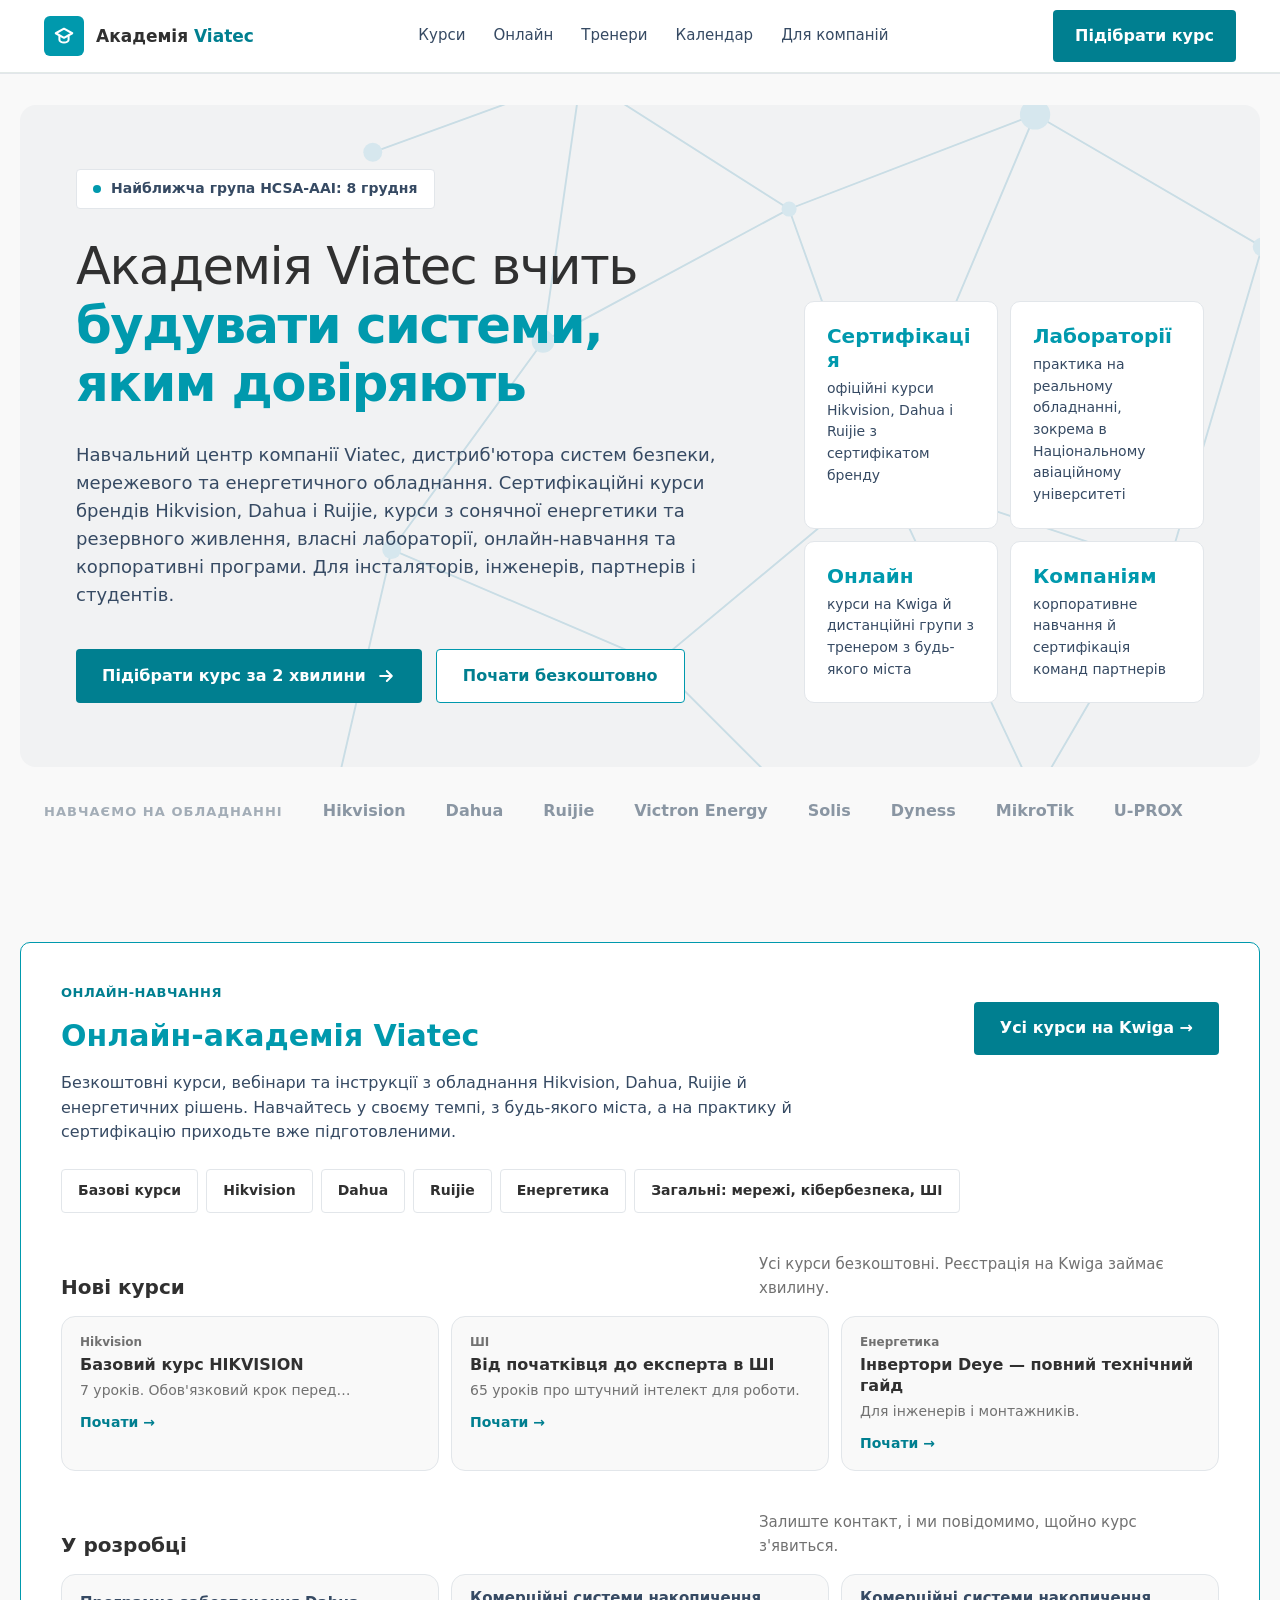
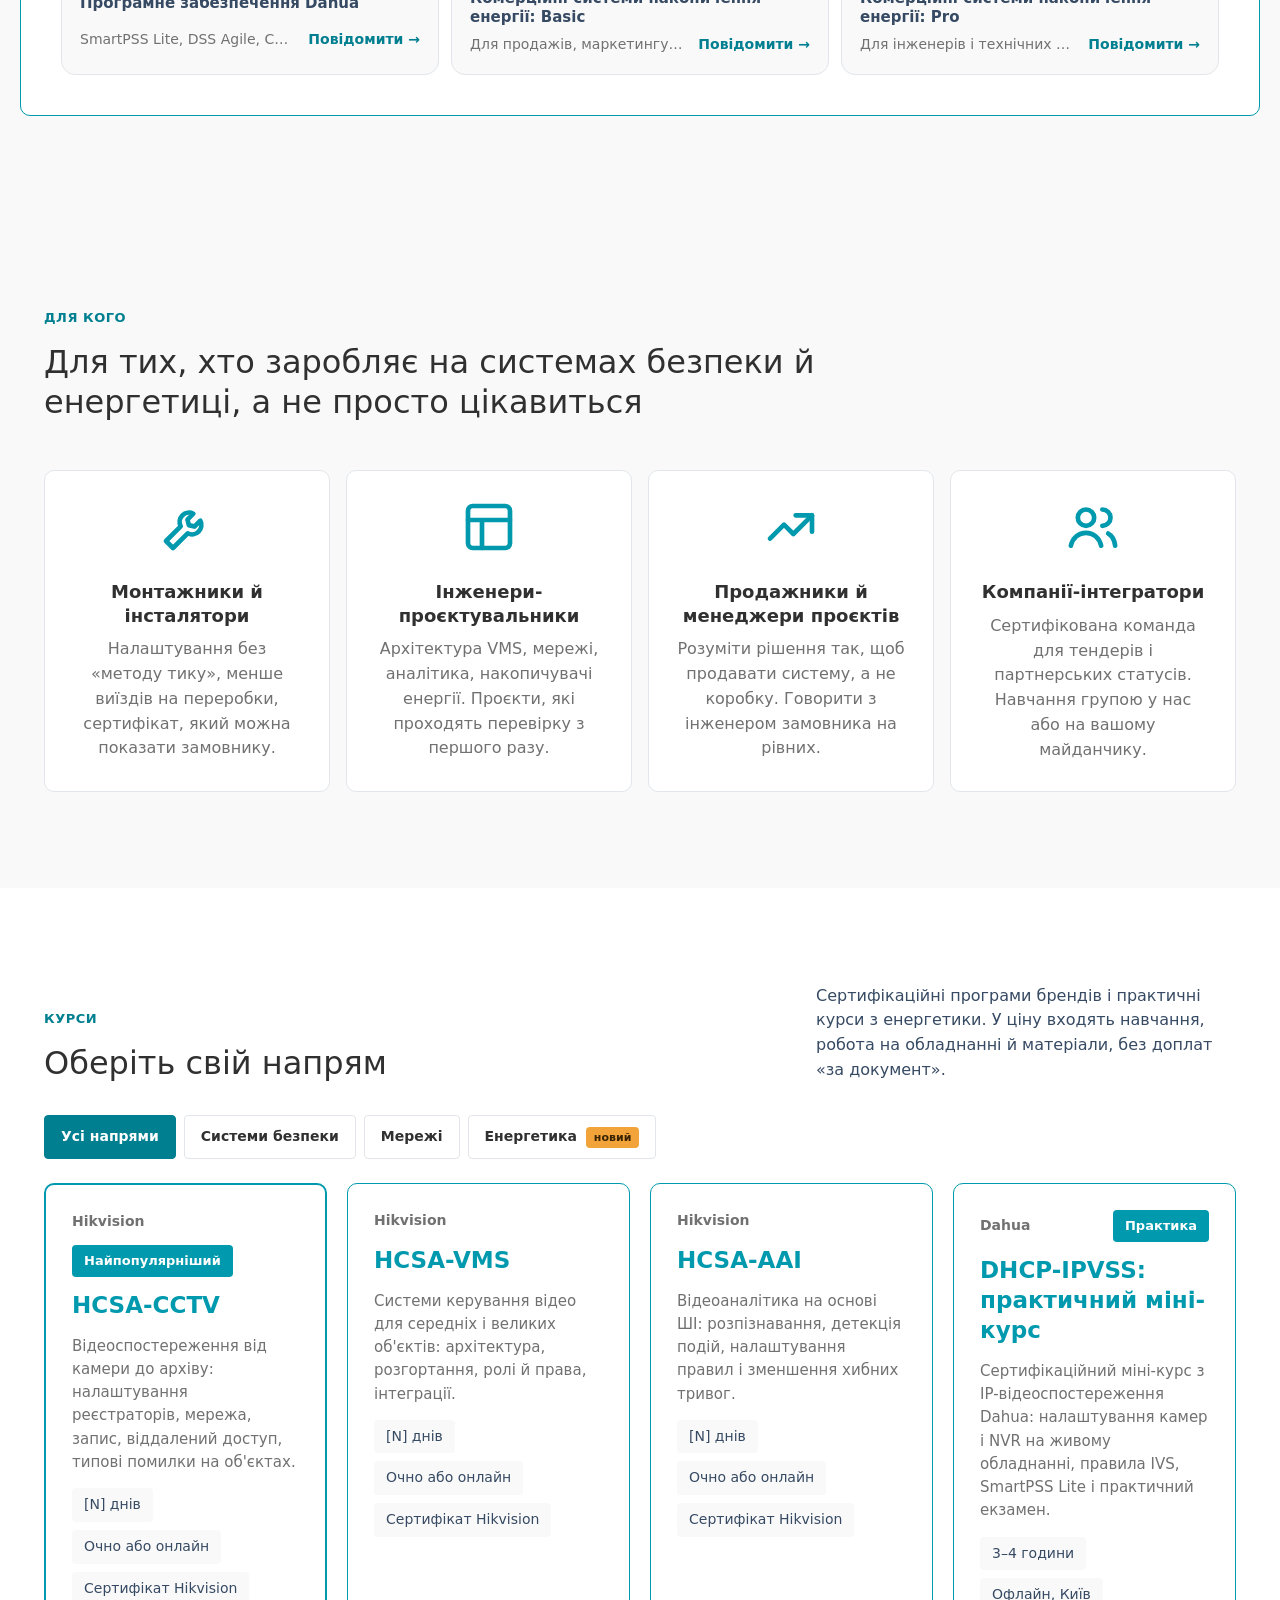
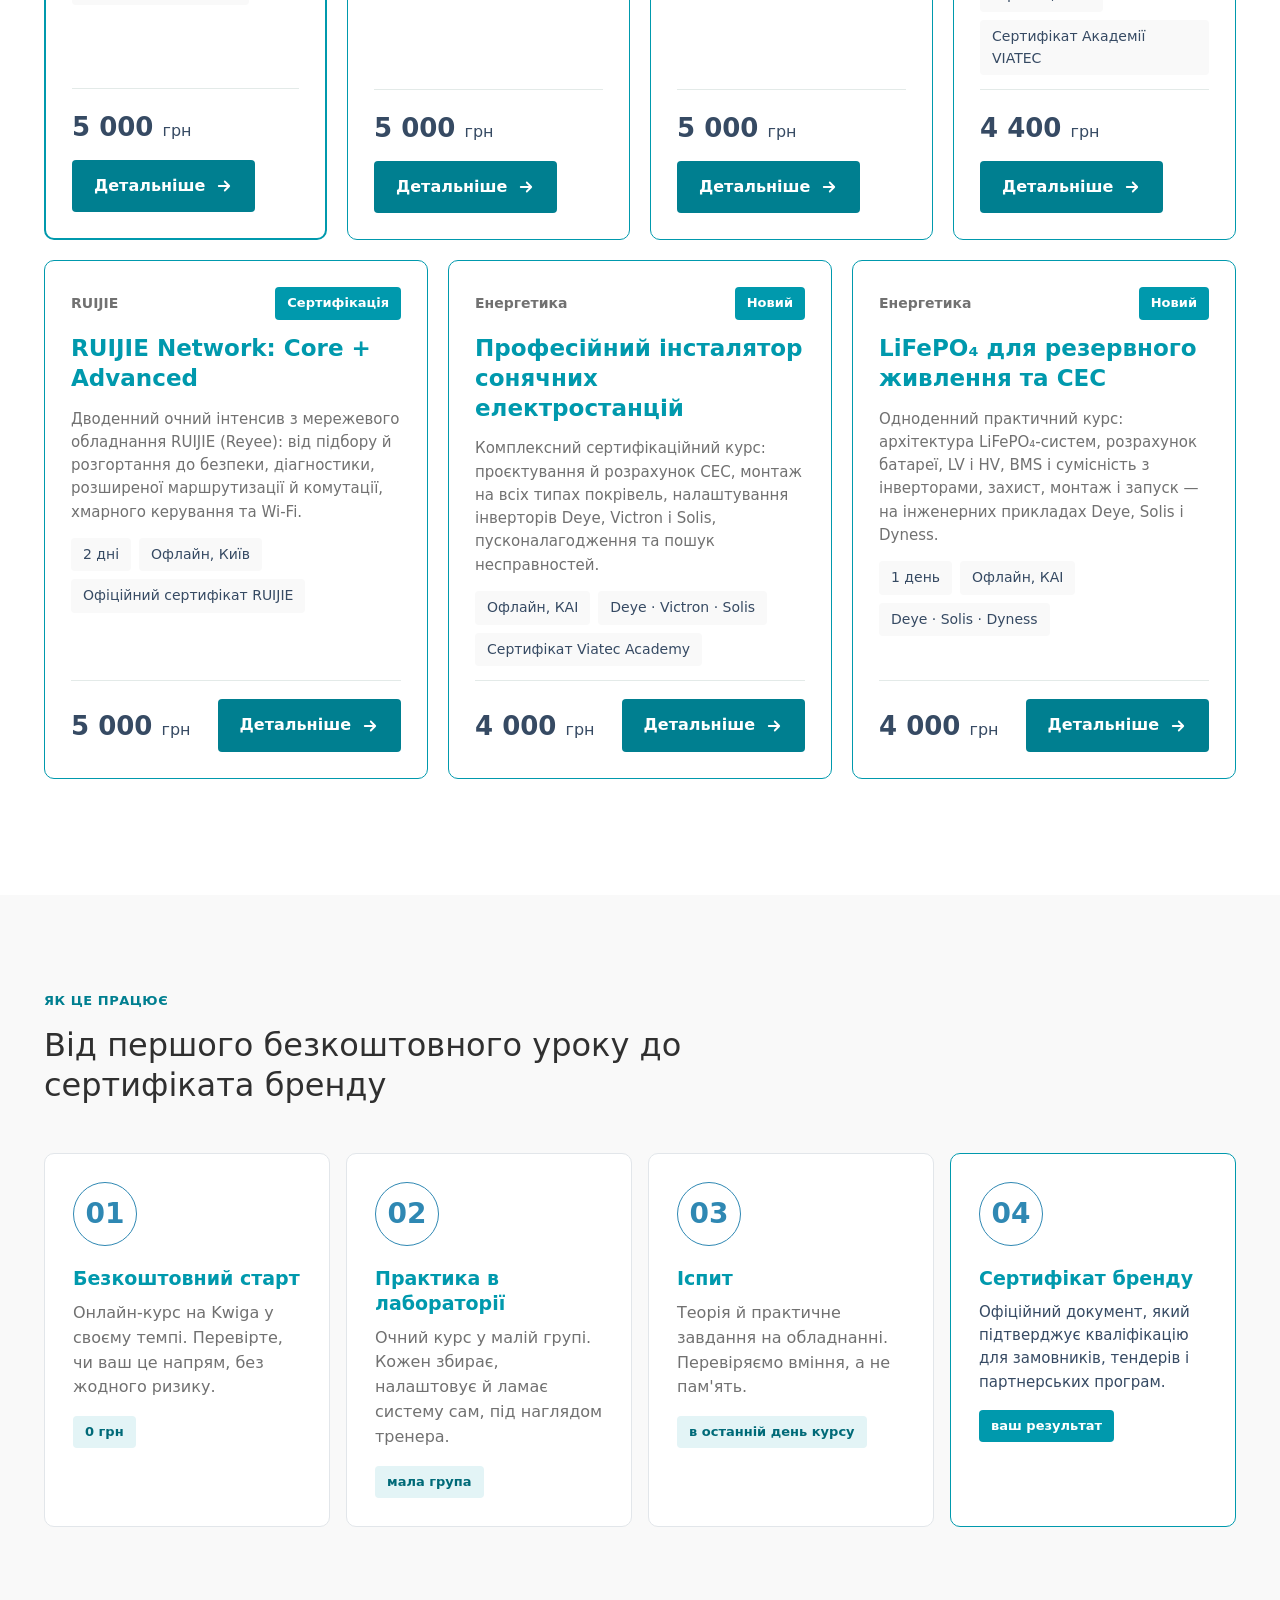
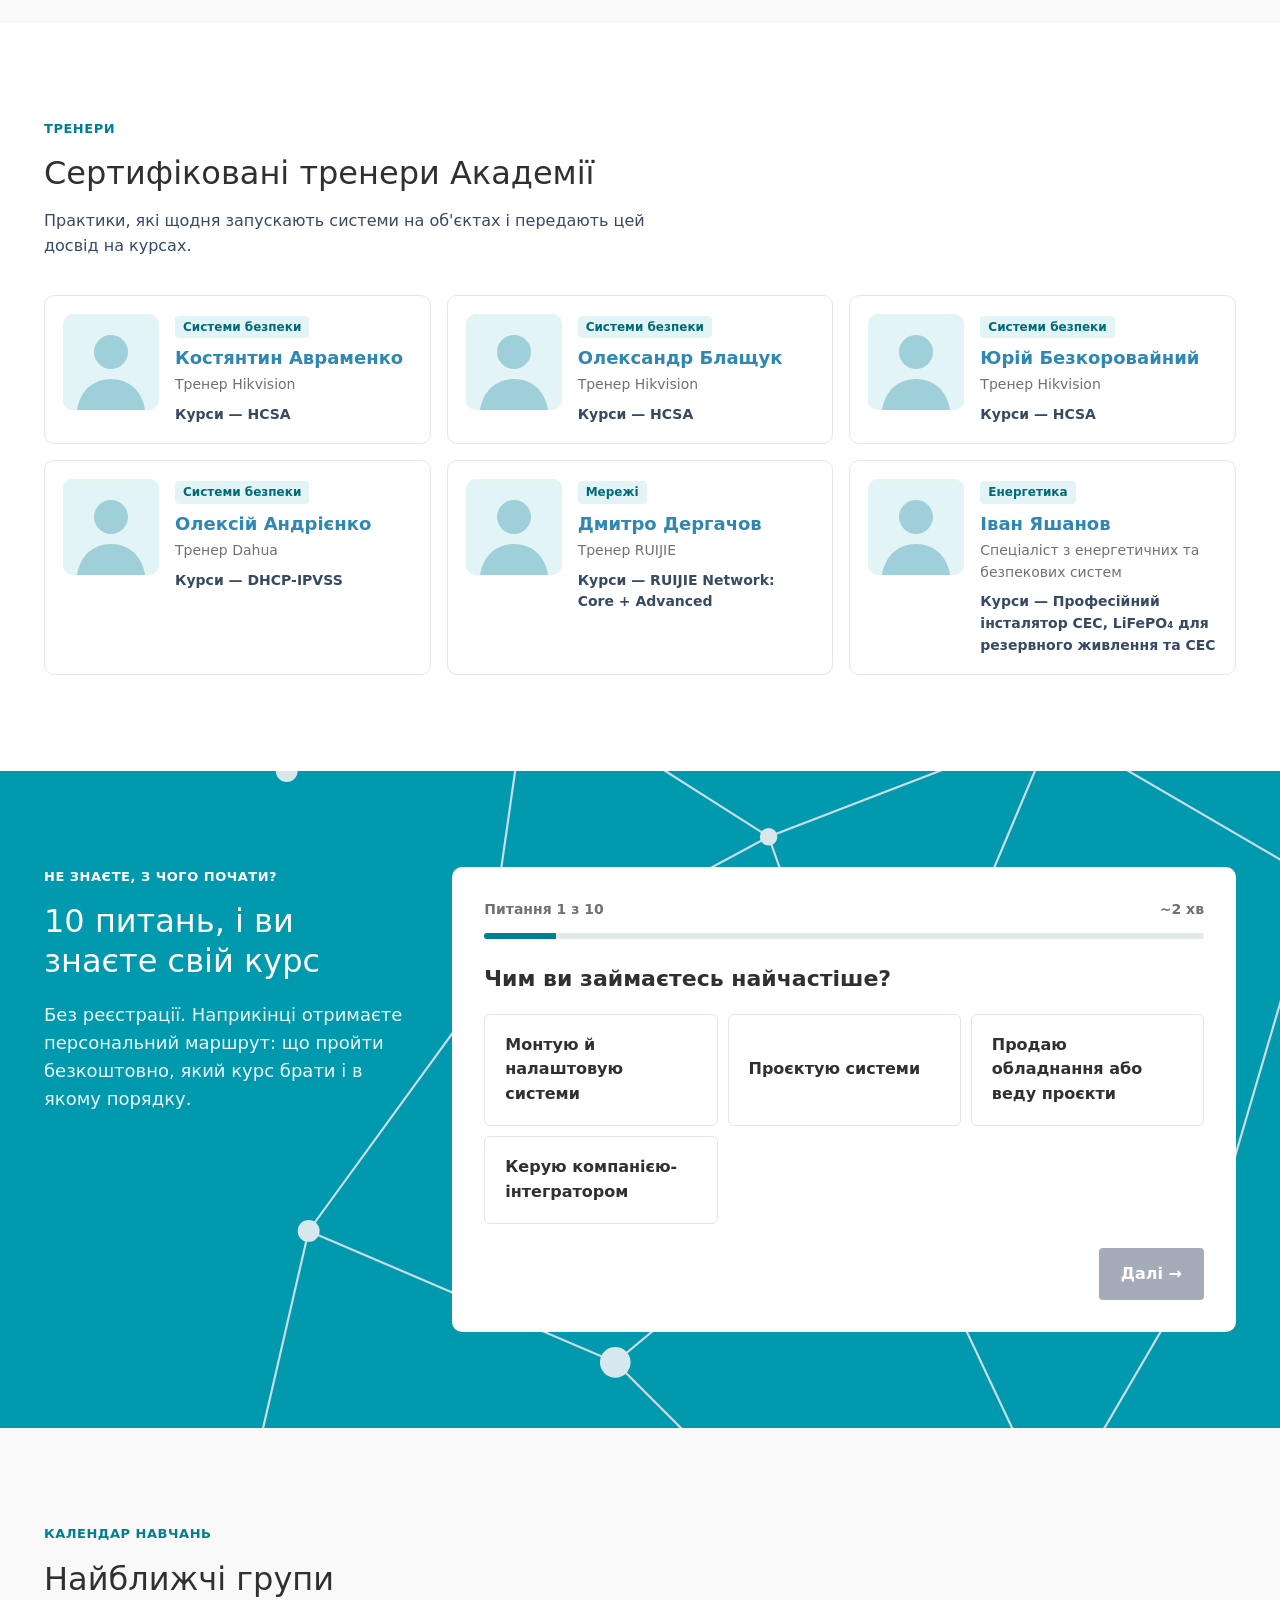
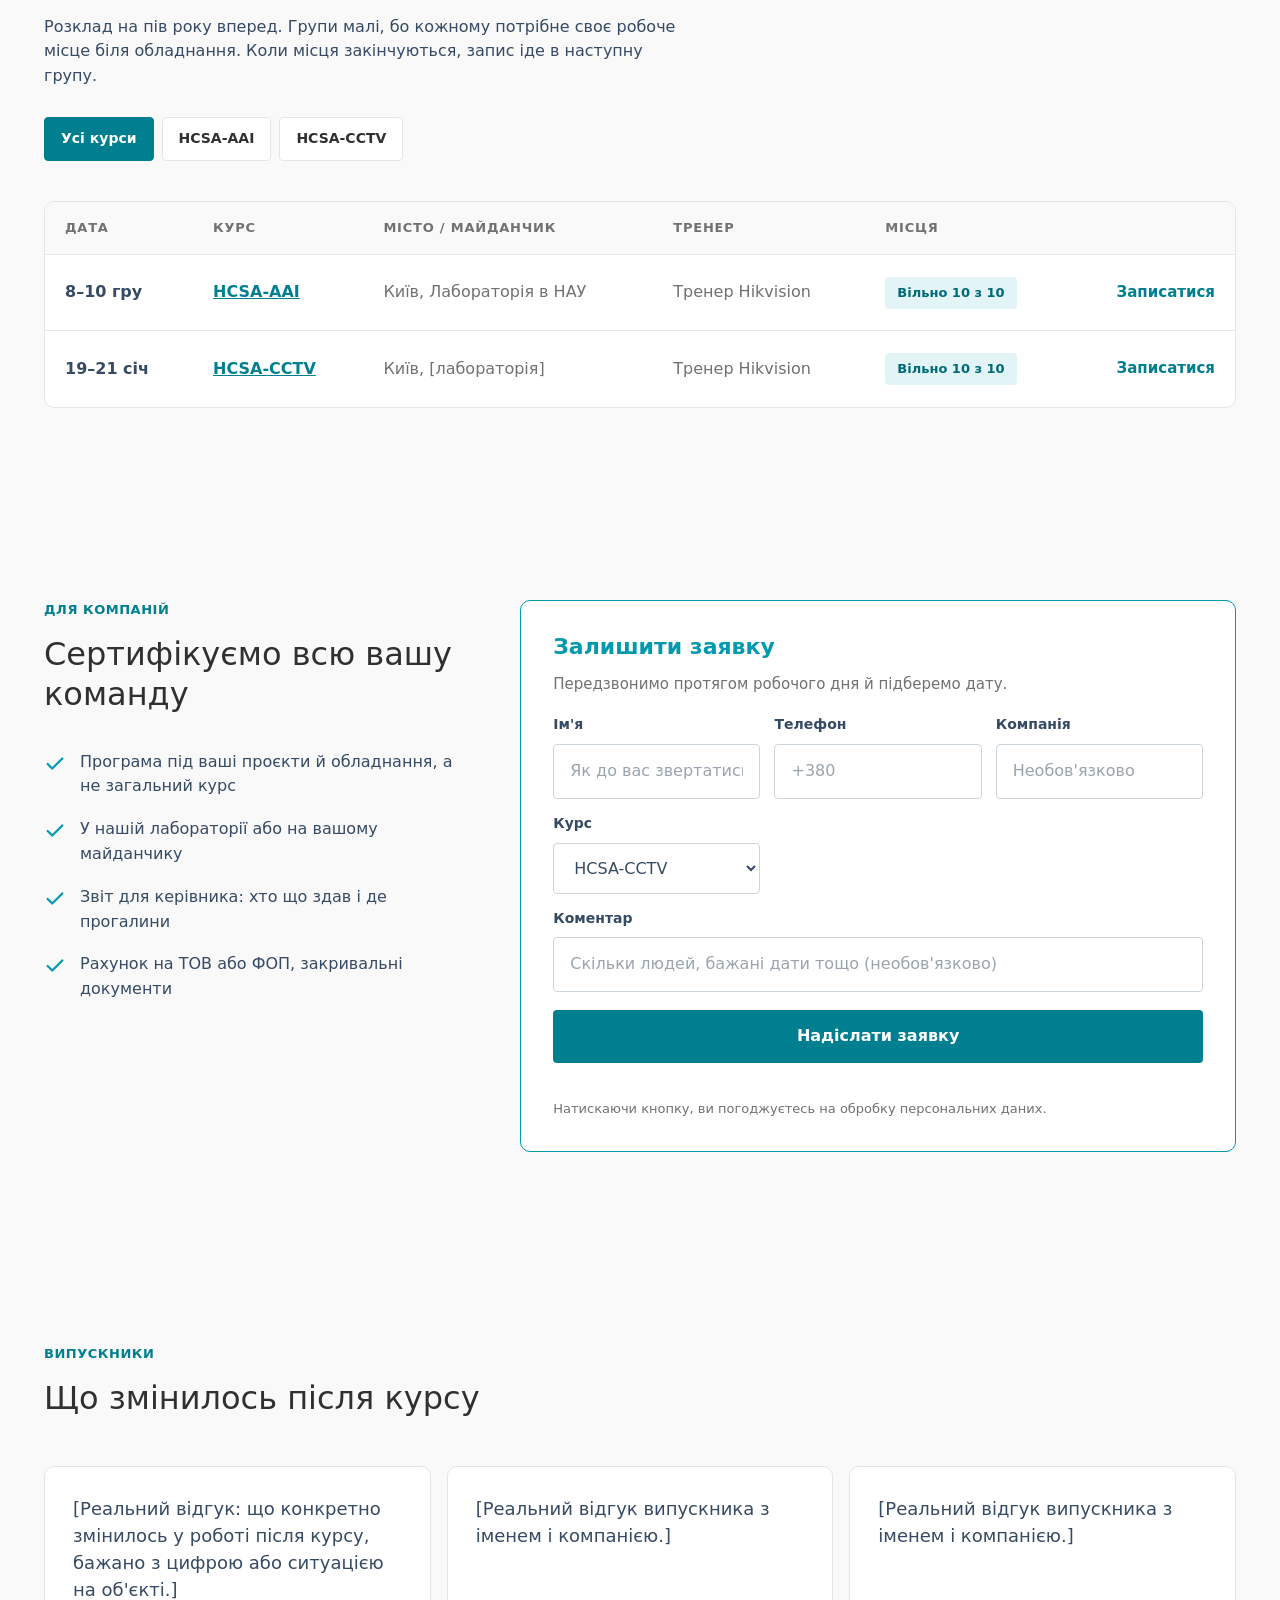
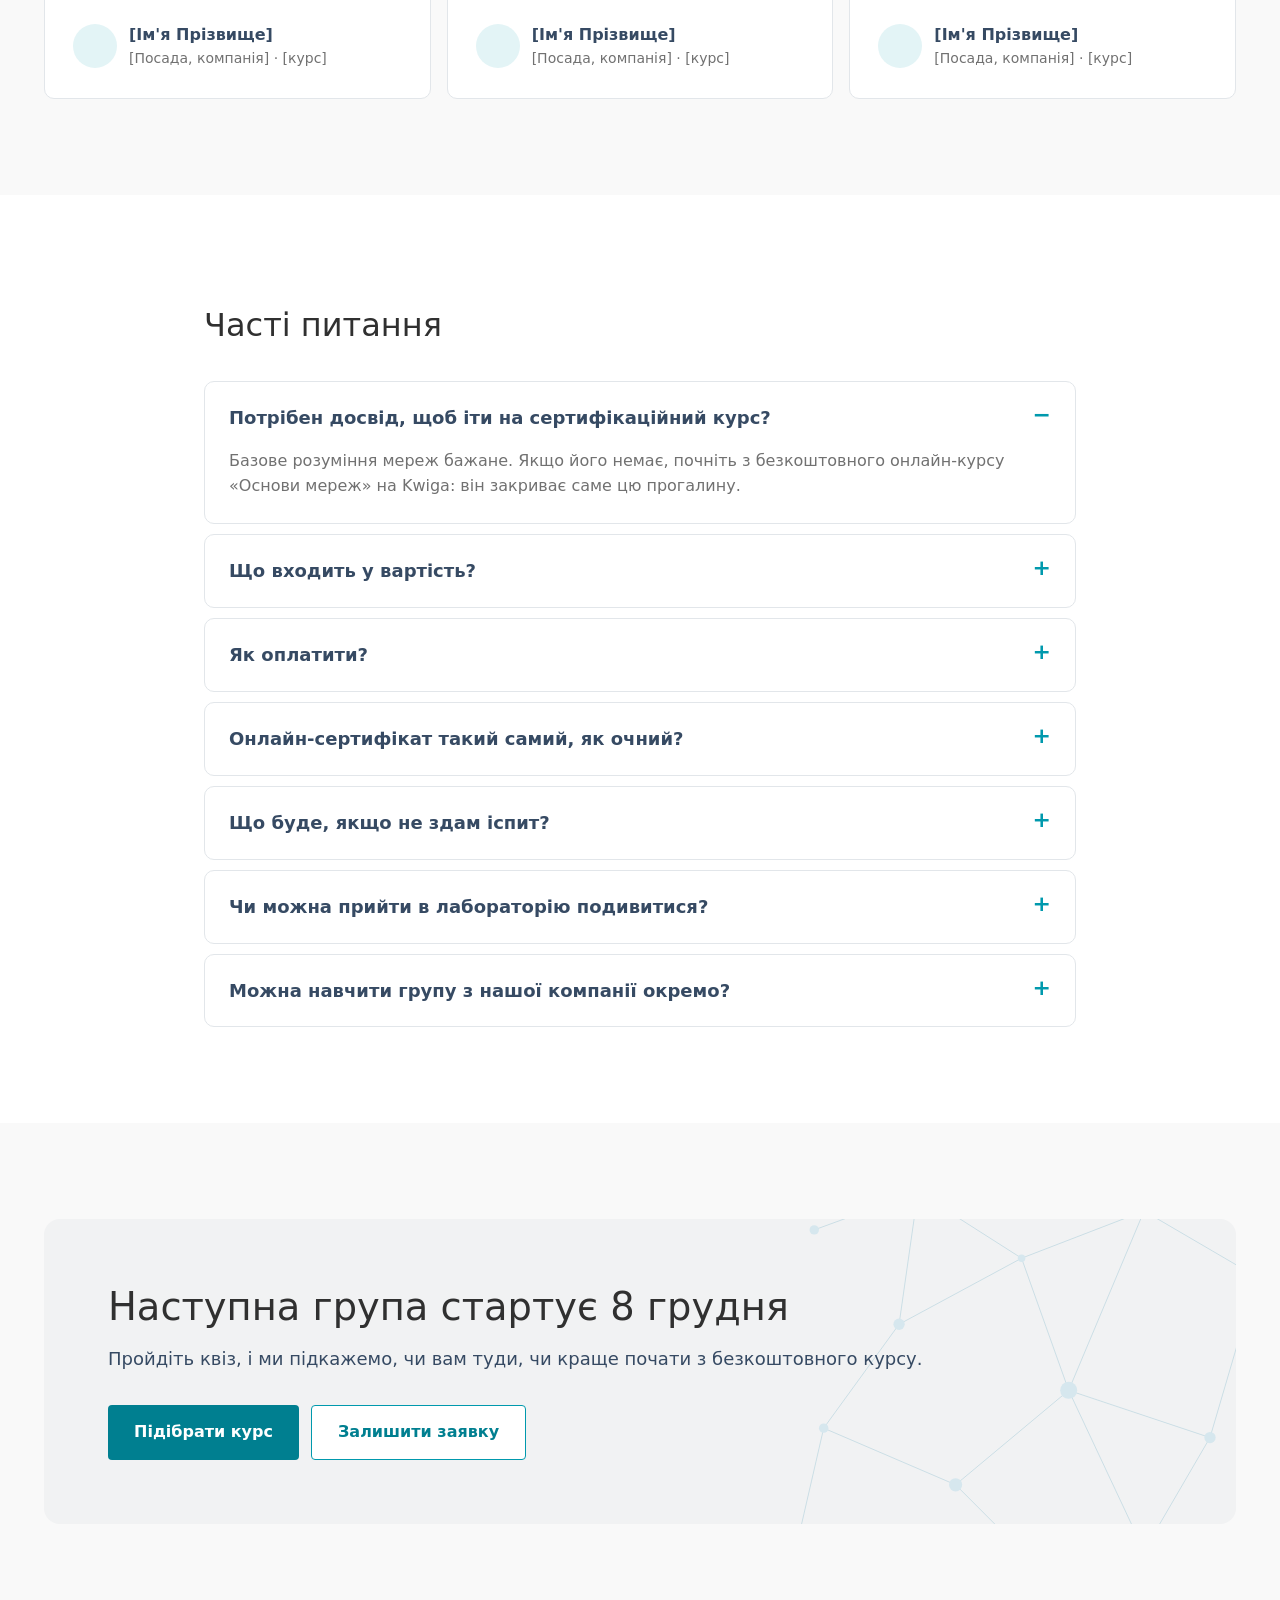
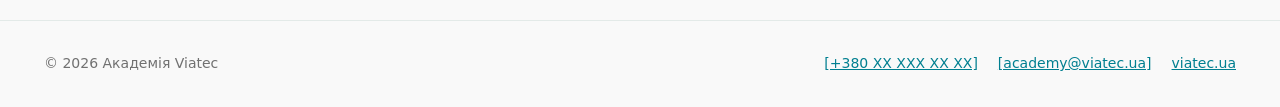
==== commit 8e509f70: "Add files via upload" ====
--- a/index.html
+++ b/index.html
@@ -46,8 +46,7 @@
     <nav class="nav" id="nav" aria-label="Головне меню">
       <a href="#courses">Курси</a>
       <a href="#online">Онлайн</a>
-      <a href="#labs">Лабораторії</a>
-      <a href="#dual">Дуальна освіта</a>
+      <a href="#trainers">Тренери</a>
       <a href="#calendar">Календар</a>
       <a href="#business">Для компаній</a>
     </nav>
@@ -170,8 +169,18 @@
   </div>
 </section>
 
+<!-- ============ ТРЕНЕРИ (адмінка → Тренери) ============ -->
+<section class="section soft" id="trainers">
+  <div class="wrap">
+    <div class="eyebrow">Тренери</div>
+    <h2>Сертифіковані тренери Академії</h2>
+    <p class="lead">Практики, які щодня запускають системи на об'єктах і передають цей досвід на курсах.</p>
+    <div class="tr-cols" id="trainersList"></div>
+  </div>
+</section>
+
 <!-- ============ ЛАБОРАТОРІЇ (зі списку LABS) ============ -->
-<section class="section soft" id="labs">
+<section class="section soft" id="labs" hidden>
   <div class="wrap">
     <div class="head-row">
       <div>
@@ -251,7 +260,7 @@
 
 
 <!-- ============ ДУАЛЬНА ОСВІТА (адмінка → Налаштування → Дуальна освіта) ============ -->
-<section class="section soft" id="dual">
+<section class="section soft" id="dual" hidden>
   <div class="wrap dual">
     <div class="dual-copy">
       <div class="eyebrow">Дуальна освіта</div>
--- a/css/style.css
+++ b/css/style.css
@@ -550,3 +550,191 @@
 .course-flex .course-foot{gap:12px}
 /* Лабораторії на сірому фоні: карта — біла */
 #labs .map-wrap{background:#fff}
+
+/* =====================================================================
+   СТИЛЬ VIATEC.UA (за сторінкою viatec.ua/hcsa)
+   Open Sans, текст #364A63, заголовки #303030 тонкі, бірюза #0099AD,
+   картки білі з тонкою бірюзовою рамкою, сірі панелі з візерунком «мережа».
+   ===================================================================== */
+:root{
+  --ink:#303030;          /* заголовки */
+  --text:#364a63;         /* основний текст */
+  --muted:#717171;        /* підписи */
+  --soft:#f1f2f3;         /* сірі панелі */
+  --page:#f9f9f9;         /* фон сторінки */
+  --line:#e2e6ea;
+  --via:#0099ad;          /* фірмова бірюза: рамки, великі заголовки */
+  --teal:#007f90;         /* кнопки й дрібний текст (та сама бірюза, глибша для читабельності) */
+  --teal-dark:#006a78;
+  --teal-light:#e3f4f6;
+  --mint:#0099ad;
+  --blue:#2f88b3;         /* номери етапів, імена тренерів */
+  --amber:#f2a33a; --amber-soft:#fdecd2; --amber-text:#7a4a06;
+  --on-dark:#e9f4f6;
+  --radius:10px;
+  --display:'Open Sans',system-ui,-apple-system,'Segoe UI',sans-serif;
+  --body:'Open Sans',system-ui,-apple-system,'Segoe UI',sans-serif;
+  --plexus:url("data:image/svg+xml,%3Csvg xmlns='http://www.w3.org/2000/svg' width='520' height='420' viewBox='0 0 520 420'%3E%3Cg stroke='%23c9dde5' stroke-width='1' fill='none'%3E%3Cpath d='M30 60L140 20L250 90L380 40L500 110M140 20L120 160L250 90L300 230L380 40M120 160L40 270L180 330L300 230L450 280L500 110M180 330L260 410M450 280L380 400M40 270L10 400M300 230L380 400'/%3E%3C/g%3E%3Cg fill='%23d6e7ee'%3E%3Ccircle cx='30' cy='60' r='5'/%3E%3Ccircle cx='140' cy='20' r='7'/%3E%3Ccircle cx='250' cy='90' r='4'/%3E%3Ccircle cx='380' cy='40' r='8'/%3E%3Ccircle cx='500' cy='110' r='5'/%3E%3Ccircle cx='120' cy='160' r='6'/%3E%3Ccircle cx='300' cy='230' r='9'/%3E%3Ccircle cx='40' cy='270' r='5'/%3E%3Ccircle cx='180' cy='330' r='7'/%3E%3Ccircle cx='450' cy='280' r='6'/%3E%3Ccircle cx='380' cy='400' r='5'/%3E%3C/g%3E%3C/svg%3E");
+}
+body{background:var(--page);color:var(--text);font-size:16px}
+h1,h2,h3{font-family:var(--display);color:var(--ink);letter-spacing:0}
+h2{font-weight:400;font-size:clamp(26px,2.6vw,32px);line-height:1.25}
+h3{font-weight:600}
+.eyebrow{color:var(--teal);font-weight:600;letter-spacing:.04em;font-size:13px}
+.lead,.head-row .lead{color:var(--text)}
+.section{background:var(--page)}
+.section.soft{background:#fff}
+a{color:var(--teal)}
+
+/* Кнопки — як на viatec.ua: заливка бірюзою, радіус 4px, звичайна вага */
+.btn{border-radius:4px;font-weight:600;min-height:46px}
+.btn-lg{min-height:52px;font-size:16px;padding:14px 26px}
+.btn-primary,.btn-mint,.btn-amber{background:var(--teal);color:#fff}
+.btn-primary:hover,.btn-mint:hover,.btn-amber:hover{background:var(--teal-dark);color:#fff;transform:none}
+.btn-dark{background:var(--text);color:#fff}
+.btn-dark:hover{background:#26364a}
+.btn-ghost,.btn-ghost-dark{background:#fff;border:1px solid var(--via);color:var(--teal)}
+.btn-ghost:hover,.btn-ghost-dark:hover{background:var(--teal-light);color:var(--teal-dark);border-color:var(--via)}
+.link-btn{color:var(--teal)}
+.pill{border-radius:4px;font-weight:600}
+.pill-hot{background:var(--via);color:#fff}
+.pill-teal{background:var(--teal-light);color:var(--teal-dark)}
+.chip{border-radius:4px;border:1px solid var(--line);font-weight:600}
+.chip[aria-pressed="true"]{background:var(--teal);border-color:var(--teal);color:#fff}
+
+/* Шапка */
+.header{background:#fff;box-shadow:0 1px 0 var(--line)}
+.logo{font-family:var(--body);font-weight:700}
+.logo-mark{background:var(--via);border-radius:6px}
+.logo-mark svg{stroke:#fff}
+.logo b{color:var(--teal)}
+.nav a{font-weight:400;color:var(--text)}
+.nav a:hover{color:var(--teal)}
+
+/* Перший екран — сіра панель з візерунком «мережа», як на viatec.ua */
+.hero{background:var(--page);color:var(--text)}
+.hero-inner{background:var(--soft) var(--plexus) right -40px center/auto 120% no-repeat;border-radius:16px;padding:64px 56px;margin-top:32px;margin-bottom:32px}
+.hero h1{font-weight:400;font-size:clamp(32px,4vw,52px);line-height:1.15;color:var(--ink)}
+.hero h1 span{color:var(--via);font-weight:600}
+.hero p{color:var(--text);font-size:18px}
+.badge{background:#fff;border:1px solid var(--line);color:var(--text);border-radius:4px}
+.badge i{background:var(--via)}
+.stat{background:#fff;border:1px solid var(--line);border-radius:10px;box-shadow:none}
+.stat b,.stat b.word{color:var(--via);font-family:var(--body);font-weight:700}
+.stat span{color:var(--text)}
+.brands{border-top:0;background:transparent}
+.brands .wrap{color:#8a96a3;font-family:var(--body);font-weight:600;padding-top:0}
+.brands small{color:#a3adb7}
+@media (max-width:600px){.hero-inner{padding:32px 20px;border-radius:12px;margin-top:16px}}
+
+/* Картки: білі, тонка бірюзова рамка, радіус 10px */
+.card,.soon,.step,.free,.review,.trainer,.aud,.dev,.uni-card,.vcard,.logo-card,.lab,.stat{box-shadow:none}
+.card,.soon,.step,.free,.review,.trainer,.aud,.dev,.uni-card,.vcard{background:#fff;border:1px solid var(--line);border-radius:10px}
+.course{background:#fff;border:.8px solid var(--via);border-radius:10px;box-shadow:none}
+.course.featured{border-width:2px}
+.course h3,.course-link{color:var(--via);font-weight:700}
+.course-link:hover{color:var(--teal-dark)}
+.vendor{color:var(--muted);font-weight:600;font-size:14px}
+.price{font-family:var(--body);font-weight:700;color:var(--text)}
+.tags span{background:var(--page);color:var(--text);border-radius:4px;font-weight:400}
+.step .num{color:var(--blue);font-family:var(--body);font-weight:700;font-size:28px;width:64px;height:64px;border:1px solid var(--blue);border-radius:50%;display:grid;place-items:center}
+.step h3{color:var(--via)}
+.step.final{background:#fff;border:.8px solid var(--via)}
+.step.final .num{color:var(--blue)}
+.step.final p{color:var(--text)}
+.step.final .pill{background:var(--via);color:#fff}
+.card svg,.checks svg,.dual-points svg,.outcomes svg{color:var(--via)}
+.card{text-align:center}
+.card svg{width:56px;height:56px;margin:0 auto}
+.card h3{font-weight:600;font-size:18px}
+.trainer h3{color:var(--blue);font-weight:600}
+.t-photo{border-radius:10px;background:var(--teal-light);color:var(--teal-dark)}
+.logo-card{border:1px solid var(--line)}
+
+/* Онлайн-академія — біла картка з бірюзовою рамкою, як «Онлайн-навчання у Viatec Academy» */
+#online .wrap{background:#fff;border:.8px solid var(--via);border-radius:10px;padding:40px}
+#online{background:var(--page)}
+#online h2{color:var(--via);font-weight:700;font-size:clamp(24px,2.4vw,30px)}
+.kw-cats a{border-radius:4px;border:1px solid var(--line)}
+#online .free,#online .dev{background:var(--page);border:1px solid var(--line)}
+@media (max-width:600px){#online .wrap{padding:24px 18px;margin:0 16px;width:auto}}
+
+/* Лабораторії */
+.map-wrap,#labs .map-wrap{background:var(--soft) var(--plexus) left -60px top -40px/auto 90% no-repeat;border-radius:16px}
+.ua-map .regions path{fill:#dfe9ee;stroke:#fff}
+.ua-map .regions path:hover{fill:#cfe0e7}
+.pin span,.pin::before{background:var(--via)}
+.pin[aria-expanded="true"] span{background:var(--text)}
+
+/* Квіз і фінальний заклик — бірюзова панель */
+.quiz-sec{background:var(--via) var(--plexus) right -80px center/auto 140% no-repeat}
+.quiz-sec h2,.quiz-sec .eyebrow{color:#fff}
+.quiz-intro p{color:#eaf7f9}
+.quiz{border-radius:10px}
+.quiz h3{color:var(--ink)}
+.opt{border:1px solid var(--line);border-radius:6px;font-weight:600}
+.opt[aria-pressed="true"]{background:var(--teal-light);border-color:var(--via);color:var(--teal-dark)}
+.final{background:var(--soft) var(--plexus) right -40px center/auto 130% no-repeat;color:var(--text);border-radius:16px}
+.final h2{color:var(--ink)}
+.final p{color:var(--text)}
+.final .btn-ghost{background:#fff}
+
+/* «Для компаній» і форми — світлі */
+.section.dark{background:var(--page);color:var(--text)}
+.section.dark h2{color:var(--ink)}
+.section.dark .eyebrow{color:var(--teal)}
+.checks li{color:var(--text)}
+.form{background:#fff;border:.8px solid var(--via);border-radius:10px;color:var(--text);box-shadow:none}
+.form h3{color:var(--via);font-weight:700}
+.form .sub,.form .note{color:var(--muted)}
+.form label,.seg legend{color:var(--text);font-weight:600}
+.form input,.form select,.form textarea{background:#fff;color:var(--text);border:1px solid #cdd5dc;border-radius:4px}
+.form input::placeholder,.form textarea::placeholder{color:#9aa4ae}
+.form input:focus,.form select:focus,.form textarea:focus{border-color:var(--via);box-shadow:0 0 0 3px var(--teal-light)}
+.form-msg.ok{background:#e3f4ec;color:#155c3a}
+.form-msg.err{background:#fde8e6;color:#8a1f12}
+.seg span{border:1px solid #cdd5dc;border-radius:4px;color:var(--text)}
+.seg input:checked + span{background:var(--teal);border-color:var(--teal);color:#fff}
+
+/* FAQ, календар */
+details{border:1px solid var(--line);border-radius:10px}
+summary{font-weight:600;color:var(--text)}
+summary::after{color:var(--via);font-family:var(--body)}
+th{background:var(--page);color:var(--muted)}
+.table-box{background:#fff;border-radius:10px}
+
+/* Сторінка курсу */
+.crumbs{color:var(--muted)}
+.crumbs a{color:var(--teal)}
+.c-hero h1{font-weight:400;color:var(--ink)}
+.c-hero .lead-l{color:var(--text)}
+.c-hero .tags span{background:#fff;border:1px solid var(--line);color:var(--text)}
+.buy{border:.8px solid var(--via);border-radius:10px;box-shadow:none}
+.c-cols>div{background:#fff;border:1px solid var(--line);border-radius:10px}
+.outcomes li{border-radius:10px}
+.modules summary::before{color:var(--blue);font-family:var(--body);font-weight:700}
+.c-other p{color:var(--muted)!important}
+.c-other a{color:var(--teal)!important}
+.incl svg{color:var(--via)}
+.dir-filters .pill{background:var(--amber);color:#3a2300}
+/* Картка «04» — звичайна картка кроку, не фінальний банер */
+.step.final{padding:28px;border-radius:10px;display:block;background:#fff}
+.step.final h3{color:var(--via);font-size:19px}
+.step.final p{font-size:15px;margin:10px 0 16px;color:var(--text)}
+.course.featured{border-color:var(--via)}
+
+/* ===== Тренери: три колонки за напрямами ===== */
+.tr-cols{display:grid;grid-template-columns:repeat(auto-fit,minmax(min(100%,320px),1fr));gap:24px;margin-top:36px}
+.tr-col{display:flex;flex-direction:column;gap:14px}
+.tr-dir{font-size:18px;font-weight:600;color:var(--ink);padding-bottom:10px;border-bottom:2px solid var(--via)}
+.tr-card{background:#fff;border:1px solid var(--line);border-radius:10px;padding:18px;display:flex;gap:16px;align-items:flex-start}
+.tr-photo{flex:none;width:96px;height:96px;border-radius:10px;overflow:hidden;background:var(--teal-light)}
+.tr-photo img,.tr-photo svg{width:100%;height:100%;object-fit:cover;display:block}
+.tr-body{min-width:0}
+.tr-body h4{margin:0;font-size:18px;font-weight:600;color:var(--blue)}
+.tr-role{font-size:14px;color:var(--muted);margin-top:2px}
+.tr-courses{font-size:14px;color:var(--text);font-weight:600;margin-top:8px}
+.tr-body p{margin:6px 0 0;font-size:14px;color:var(--text)}
+/* Тренери: одна сітка 3×2 */
+.tr-cols{grid-template-columns:repeat(auto-fill,minmax(min(100%,340px),1fr));gap:16px}
+.tr-tag{display:inline-block;font-size:12px;font-weight:600;color:var(--teal-dark);background:var(--teal-light);padding:2px 8px;border-radius:4px;margin-bottom:6px}
